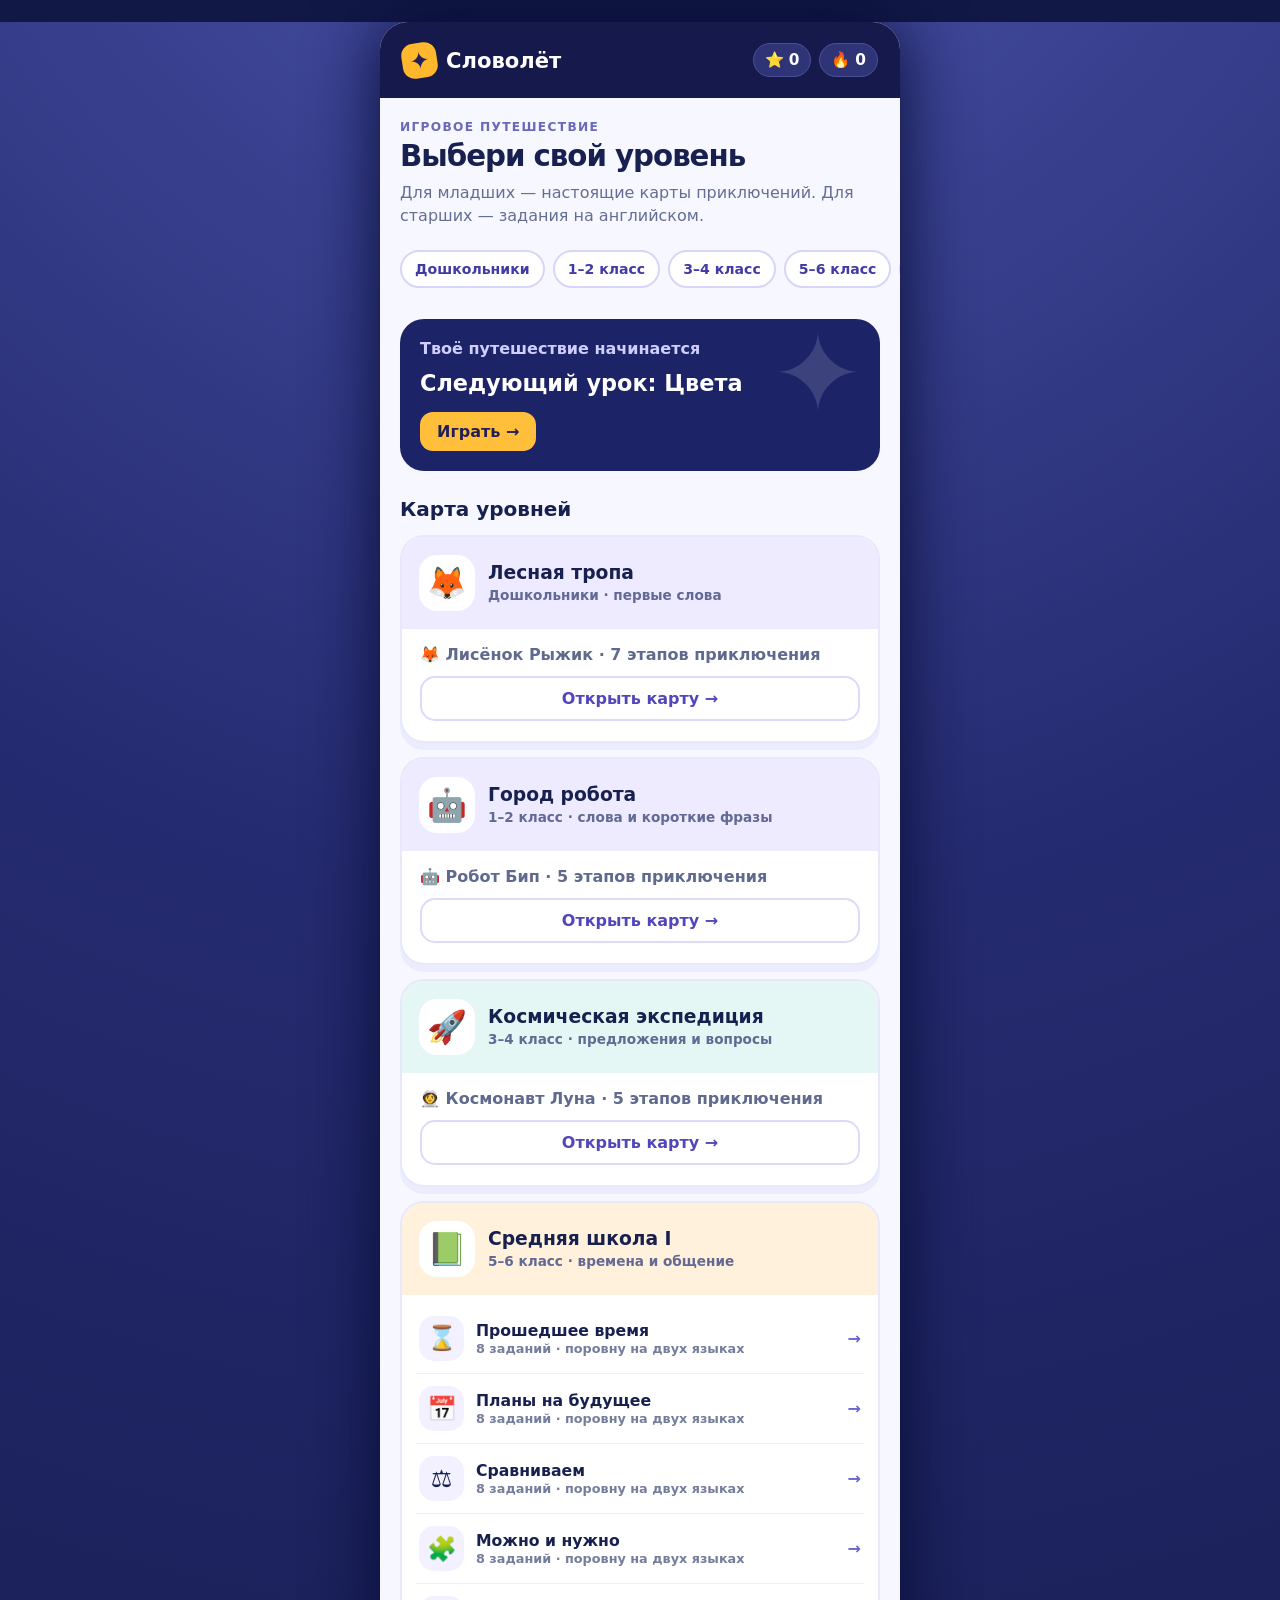
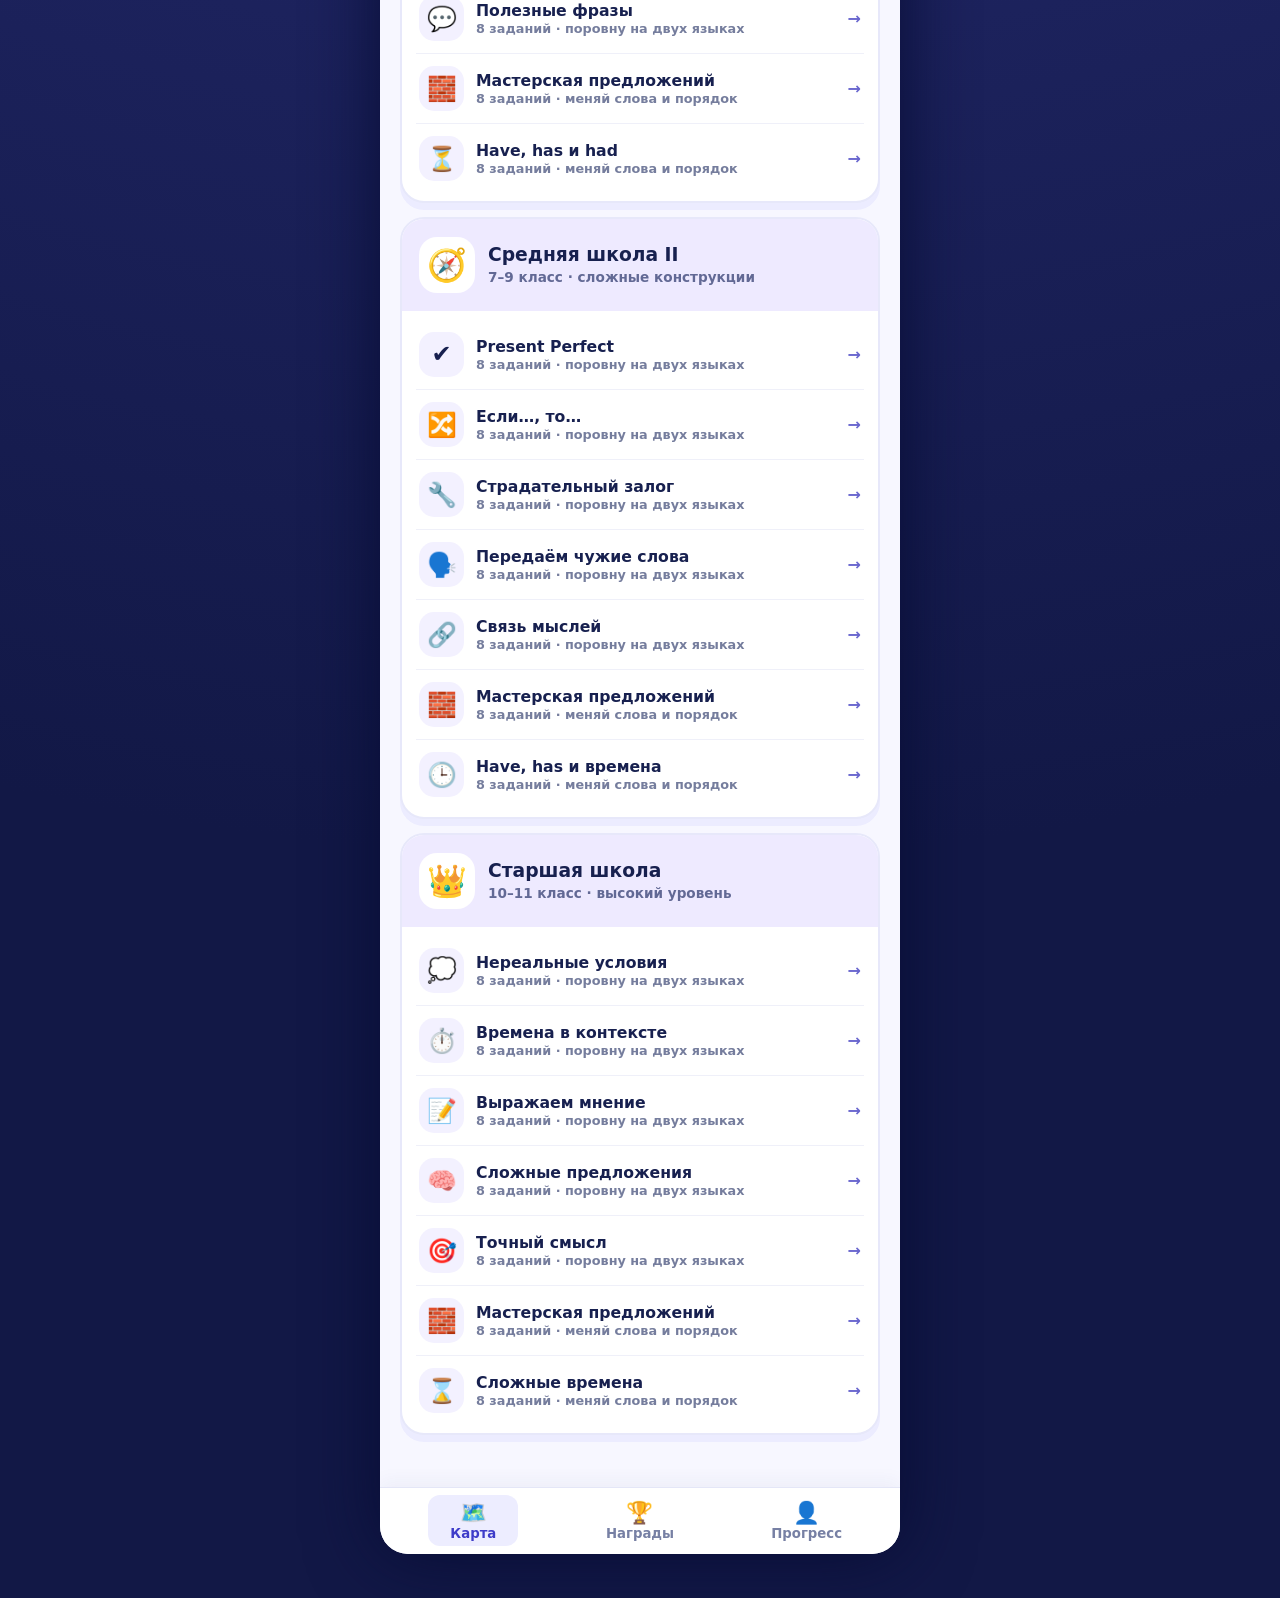
==== Slovolet-offline.html @ e14da6a4 "Add files via upload" ====
<!doctype html>
<html lang="ru">
<head>
  <meta charset="utf-8">
  <meta name="viewport" content="width=device-width, initial-scale=1, viewport-fit=cover">
  <meta name="theme-color" content="#15194c">
  <meta name="description" content="Словолёт: приключения и задания по английскому от первых слов до 11 класса.">
  <title>Словолёт — играем в английский</title>
  <style>
:root{font-family:Nunito,system-ui,-apple-system,"Segoe UI",sans-serif;color:#17204f;background:#121846;font-size:16px}*{box-sizing:border-box}body{margin:0;min-height:100vh;background:radial-gradient(circle at 50% -12%,#4d56ae 0,#252b70 35%,#121846 78%)}button{font:inherit;cursor:pointer}button:focus-visible{outline:3px solid #ffb737;outline-offset:3px}.app{max-width:520px;min-height:100svh;margin:auto;background:#f7f7ff;position:relative;box-shadow:0 0 70px #070c34;display:flex;flex-direction:column}.topbar{height:76px;flex-shrink:0;background:#15194c;color:white;display:flex;align-items:center;justify-content:space-between;padding:0 22px}.brand{display:flex;gap:9px;align-items:center;background:none;border:0;color:white;font-weight:900;font-size:1.32rem;padding:5px 0}.brand-icon{display:grid;place-items:center;width:35px;height:35px;background:#ffb72c;color:#202057;border-radius:12px;transform:rotate(-9deg);font-size:24px}.top-stats{display:flex;gap:8px}.stat{background:#2e3475;border:1px solid #4b5096;border-radius:40px;padding:7px 11px;color:white;font-size:.96rem;white-space:nowrap}.stat b{font-weight:900}.bottom-nav{position:sticky;bottom:0;z-index:5;display:flex;justify-content:space-around;background:white;border-top:1px solid #e4e6f7;padding:7px 10px max(8px,env(safe-area-inset-bottom));box-shadow:0 -5px 18px #30386c0d}.nav-item{border:0;background:none;color:#7780a4;display:flex;flex-direction:column;align-items:center;gap:1px;min-width:90px;font-weight:900;font-size:.83rem;padding:5px 6px;border-radius:12px}.nav-item>span:first-child{font-size:1.35rem}.nav-item.active{background:#ededff;color:#3e3cc9}main{flex:1;padding:22px 20px 38px}.eyebrow{margin:0 0 6px;text-transform:uppercase;letter-spacing:.11em;font-size:.76rem;font-weight:900;color:#6869ba}.page-title{font-weight:900;letter-spacing:-.035em;font-size:1.83rem;line-height:1.13;margin:0 0 8px}.muted{color:#656d93;line-height:1.45;margin:0}.intro{margin-bottom:23px}.world{background:white;border:2px solid #e7e8fa;border-radius:24px;overflow:hidden;margin:14px 0;box-shadow:0 7px 0 #ececff}.world-head{padding:18px 17px;display:flex;gap:13px;align-items:center;background:#eeeaff}.world:nth-of-type(3) .world-head{background:#e5f7f4}.world:nth-of-type(4) .world-head{background:#fff1db}.world-symbol{font-size:2rem;background:white;width:56px;height:56px;border-radius:18px;display:grid;place-items:center;flex-shrink:0}.world-head h2{font-size:1.17rem;margin:0 0 3px;font-weight:900}.world-head p{font-size:.85rem;margin:0;color:#626995;font-weight:700}.world-badge{margin-left:auto;color:#5a5ba0;font-size:.8rem;font-weight:900;white-space:nowrap}.lesson-list{padding:8px 14px}.lesson-row{border:0;background:white;width:100%;text-align:left;display:flex;align-items:center;gap:12px;padding:11px 3px;min-height:70px;color:#17204f}.lesson-row+ .lesson-row{border-top:1px solid #eff0f9}.lesson-icon{width:45px;height:45px;border-radius:15px;background:#f3f1ff;display:grid;place-items:center;font-size:1.5rem;flex-shrink:0}.lesson-text{flex:1;min-width:0}.lesson-text strong{display:block;font-size:.98rem;font-weight:900}.lesson-text small{display:block;color:#757d9d;font-size:.8rem;font-weight:700;margin-top:1px}.lesson-score{font-weight:900;color:#6865ce;white-space:nowrap}.lesson-row.locked{opacity:.54;cursor:not-allowed}.primary{background:#6355e8;color:white;border:0;border-bottom:5px solid #4639bf;border-radius:17px;padding:14px 20px;font-weight:900;min-height:56px;box-shadow:0 6px 12px #5040bc25}.primary:active{transform:translateY(3px);border-bottom-width:2px}.primary:disabled{background:#a7a9c4;border-color:#888ba7;box-shadow:none;cursor:not-allowed}.wide{width:100%}.secondary{background:white;color:#5146bc;border:2px solid #dcd9fb;border-radius:15px;padding:11px 16px;font-weight:900}.start-card{background:#1d2367;color:white;border-radius:24px;padding:20px;margin-bottom:22px;position:relative;overflow:hidden}.start-card:after{content:'✦';position:absolute;right:16px;top:0;color:#ffffff24;font-size:110px;line-height:1}.start-card>*{position:relative;z-index:1}.start-card p{margin:0 0 12px;color:#cfceff;font-weight:800}.start-card h2{margin:0 0 15px;font-size:1.4rem;line-height:1.2}.start-card button{border:0;border-radius:13px;padding:10px 17px;background:#ffbf3b;color:#241e57;font-weight:900}.play-top{display:flex;align-items:center;gap:13px;margin-bottom:20px}.back{border:0;background:#ecebfb;border-radius:12px;width:43px;height:43px;color:#4644b2;font-weight:900;font-size:1.4rem}.progress-rail{flex:1;height:11px;background:#e3e5f5;border-radius:40px;overflow:hidden}.progress-fill{height:100%;background:#ffba35;border-radius:40px;transition:width .2s}.step{font-weight:900;color:#6e7298;white-space:nowrap}.question-card{background:white;border:2px solid #e7e8f7;border-radius:25px;padding:22px 17px;min-height:270px;box-shadow:0 7px 0 #ececf7;text-align:center;margin-bottom:21px}.question-card .big-emoji{font-size:4.1rem;line-height:1.25;margin:7px 0 8px}.question-card h1{font-size:1.5rem;font-weight:900;line-height:1.24;margin:7px 0 10px}.question-card .target{font-size:1.75rem;font-weight:900;color:#4b45bf;margin:7px 0}.question-card .instruction{font-weight:800;color:#70779b}.sound{margin:9px 0;border:2px solid #dcd9fb;background:#f2f0ff;border-radius:50%;width:50px;height:50px;font-size:1.4rem;color:#554bc6}.options{display:grid;gap:11px}.option{min-height:57px;width:100%;padding:11px 16px;text-align:left;background:#fff;border:2px solid #dfe1f0;border-bottom:4px solid #d9dced;border-radius:15px;color:#252a58;font-size:1.04rem;font-weight:900}.option:hover{border-color:#b7aeff}.option.correct{background:#e9faee;border-color:#4ac77e;color:#145b36}.option.wrong{background:#fff0f0;border-color:#ef7377;color:#99383a}.option:disabled{cursor:default}.feedback{margin:19px 0 0;border-radius:16px;padding:14px 16px;font-weight:800}.feedback.good{background:#e9faee;color:#185d39}.feedback.try{background:#fff2e5;color:#814d13}.play-actions{margin-top:18px}.finish{text-align:center;padding:23px 4px}.finish .trophy{font-size:5rem}.finish h1{font-size:1.9rem;margin:7px 0}.finish p{color:#656d93;font-weight:700}.finish .earned{color:#6548c9;font-size:1.35rem;font-weight:900;margin:18px 0 28px}.section-title{font-weight:900;font-size:1.25rem;margin:26px 0 12px}.reward-grid{display:grid;grid-template-columns:repeat(2,1fr);gap:11px}.reward{background:white;border:2px solid #e8e9f7;border-radius:20px;text-align:center;padding:19px 10px;min-height:143px}.reward .emoji{font-size:2.7rem}.reward strong{display:block;margin:4px 0;font-weight:900}.reward small{color:#70779b;font-weight:700}.reward.dim{filter:grayscale(1);opacity:.5}.info-card{background:#fff;border:2px solid #e8e9f7;border-radius:20px;padding:20px;margin:15px 0}.info-card h2{margin:0 0 8px;font-size:1.12rem}.info-card p{margin:0;color:#656d93;line-height:1.5}.big-number{font-size:2rem;font-weight:900;color:#5648d5;margin-top:7px}.meter{height:13px;background:#e9e9f6;border-radius:20px;overflow:hidden;margin:13px 0 5px}.meter span{height:100%;display:block;background:#ffba36;border-radius:20px}.notice{font-size:.86rem;color:#717895;line-height:1.45}.small-link{border:0;background:transparent;color:#5550bb;text-decoration:underline;font-weight:800;padding:8px 0}.level-note{background:#fff8e9;padding:12px;border-radius:12px;color:#72541a;font-size:.84rem;font-weight:800;margin:0}.setting{display:flex;align-items:center;justify-content:space-between;gap:10px}.setting label{font-weight:900}.setting button{min-width:70px}.empty-space{height:7px}@media(min-width:600px){.app{min-height:900px;margin:22px auto;border-radius:28px;overflow:hidden}.bottom-nav{position:sticky}body{padding-bottom:22px}}@media(prefers-reduced-motion:reduce){*,*:before,*:after{transition:none!important;animation:none!important}}
.grade-pills{display:flex;gap:8px;overflow-x:auto;margin:-5px -20px 21px;padding:5px 20px 10px;scrollbar-width:thin}.grade-pills button{flex:none;border:2px solid #d8d5f6;background:white;color:#403ba6;border-radius:30px;padding:9px 13px;font-weight:900;font-size:.88rem}.world{scroll-margin-top:12px}.lesson-tip{background:#ecebff;color:#373285;padding:12px 14px;border-radius:14px;font-weight:800;line-height:1.45;font-size:.9rem;margin:0 0 15px}.question-card:not(:has(.big-emoji)){min-height:205px;display:flex;align-items:center;justify-content:center;flex-direction:column}.question-card .target{font-size:clamp(1.18rem,5vw,1.75rem);overflow-wrap:anywhere}.option{line-height:1.35;overflow-wrap:anywhere}.world-head>div{min-width:0}.world-head p{line-height:1.35}
.feedback .why{display:block;margin-top:8px;font-size:.93rem;line-height:1.45;font-weight:700}
.walk-scene{border-radius:21px;padding:16px 13px 12px;margin:12px 0 15px;text-align:center;border:2px solid #d9e7e1;background:linear-gradient(145deg,#dcf8d8,#f4fff0);color:#275344}.walk-scene.city{background:linear-gradient(145deg,#d9f3ff,#edf5ff);border-color:#d1e6fb;color:#254f77}.walk-scene.space{background:linear-gradient(145deg,#25265c,#4850a8);border-color:#4d52a8;color:#fff}.scene-label{font-size:.94rem;font-weight:900;margin-bottom:11px}.walk-path{display:flex;align-items:center;gap:3px}.path-node{flex:1;min-width:0;aspect-ratio:1;max-width:45px;border-radius:50%;display:grid;place-items:center;background:#ffffffc7;border:2px solid #ffffff;color:#435878;font-size:clamp(.9rem,4.5vw,1.45rem);font-weight:900;line-height:1}.path-node.passed{background:#ffdd83;color:#574016}.path-node.here{background:#fff;box-shadow:0 0 0 3px #ffb735;color:#27315b;transform:scale(1.1);z-index:1}.walk-scene p{margin:11px 0 0;font-weight:900;font-size:.85rem}.walk-scene.space .path-node:not(.here){background:#ffffff34;color:white}.walk-scene.space .path-node.passed{background:#ffc755;color:#38295a}
.board-entry{padding:16px 18px 20px}.board-entry p{margin:0 0 12px;color:#60698e;font-weight:800}.board-heading{display:flex;justify-content:space-between;align-items:center;gap:10px;margin-bottom:13px;color:#535b82;font-weight:900;font-size:.9rem}.board-heading .secondary{padding:8px 12px;font-size:.9rem}.board-action{display:flex;align-items:center;justify-content:space-between;gap:12px;background:#fff;border:2px solid #e5e7f6;border-radius:18px;padding:11px 12px;margin:15px 0}.board-action strong{font-weight:900;line-height:1.25}.board-action .primary{min-height:44px;padding:8px 14px;white-space:nowrap}.adventure-map{width:100%;aspect-ratio:9/16;position:relative;background-size:cover;background-position:center;border:4px solid #fff;border-radius:22px;box-shadow:0 9px 28px #171d5c35;overflow:hidden;isolation:isolate}.adventure-map.space{border-color:#7176d0}.board-cell{position:absolute;transform:translate(-50%,-50%);width:clamp(23px,6.5vw,32px);height:clamp(23px,6.5vw,32px);border-radius:50%;border:2px solid white;background:#fffdf3;color:#504d62;display:grid;place-items:center;font-size:clamp(.7rem,2.9vw,.86rem);font-weight:900;box-shadow:0 2px 4px #17234988;z-index:1}.board-cell.is-passed{background:#ffe66b;color:#38334f}.board-cell.checkpoint{border-color:#e96775}.board-cell.is-current{background:#ffbc40;border-color:white;box-shadow:0 0 0 3px #f24b6f,0 2px 6px #24304b80}.board-hero{position:absolute;transform:translate(-50%,-86%);font-size:clamp(2.1rem,11vw,3.4rem);line-height:1;z-index:3;filter:drop-shadow(0 3px 2px #1a234f);transition:left .48s ease,top .48s ease;pointer-events:none}.playing-map{padding-bottom:72svh!important}.hidden-while-playing{display:none!important}.question-shade,.intro-shade{position:fixed;inset:0;z-index:11;background:#15163e70}.challenge-sheet{position:fixed;z-index:12;left:50%;transform:translateX(-50%);bottom:0;width:min(520px,100%);max-height:65svh;overflow-y:auto;background:#f9f9ff;border-radius:24px 24px 0 0;padding:15px 17px max(20px,env(safe-area-inset-bottom));box-shadow:0 -8px 30px #11173655}.challenge-sheet .eyebrow{margin-bottom:4px}.walk-hint{font-size:.85rem;color:#6e7298;font-weight:800;margin:0 0 8px;line-height:1.25}.challenge-sheet .question-card{min-height:0;margin:0 0 10px;padding:6px 9px 8px;box-shadow:none;border:0}.challenge-sheet .question-card .big-emoji{font-size:2.3rem;margin:0}.challenge-sheet .question-card .instruction{font-size:.85rem;margin:3px}.challenge-sheet .question-card .target{font-size:clamp(1.15rem,4.5vw,1.5rem);margin:4px 0}.challenge-sheet .sound{width:40px;height:40px;margin:3px 0;font-size:1.1rem}.challenge-sheet .options{gap:7px}.challenge-sheet .option{min-height:44px;padding:7px 12px;font-size:.9rem;border-bottom-width:3px}.challenge-sheet .feedback{margin:10px 0;padding:9px 12px;font-size:.87rem}.challenge-sheet .feedback .why{font-size:.82rem}.challenge-sheet .primary{margin-top:10px;min-height:46px;padding:9px 15px}.intro-shade{z-index:24;background:#101b4bad}.intro-popup{position:fixed;z-index:25;left:50%;top:50%;transform:translate(-50%,-50%);width:min(440px,calc(100% - 32px));background:#fff;border-radius:28px;padding:27px 23px;text-align:center;box-shadow:0 18px 50px #10184477}.intro-face{font-size:5rem;line-height:1.1}.intro-popup h2{font-size:1.55rem;margin:9px 0;font-weight:900}.intro-popup p{color:#535b82;font-weight:800;line-height:1.5;margin:0 0 22px}@media(prefers-reduced-motion:reduce){.board-hero{transition:none}}
.adventure-map.forest{background-color:#a9dc82}.adventure-map.city{background-color:#a9dcf7}.adventure-map.space{background-color:#252663}.map-picture{position:absolute;inset:0;display:block;z-index:0}.map-picture img{display:block;width:100%;height:100%;object-fit:cover}
.workshop-card{min-height:185px!important;display:flex;flex-direction:column;justify-content:center}.workshop-card .translation{font-weight:800;color:#5a6088;line-height:1.45;margin:5px 0 12px}.workshop-card .target{line-height:1.32;overflow-wrap:normal}.option.picked{background:#eeebff;border-color:#6658dc;box-shadow:0 0 0 2px #6658dc30}.word-bank,.selected-words{display:flex;flex-wrap:wrap;gap:9px;min-height:48px;align-items:center}.word-bank{padding:14px;border:2px solid #e2e2f4;border-radius:18px;background:white}.selected-words{padding:12px;margin-top:8px;background:#eeedff;border-radius:16px}.word-chip{border:2px solid #c9c5f1;background:white;border-radius:12px;padding:9px 12px;min-height:43px;color:#333177;font-size:1rem;font-weight:900;box-shadow:0 2px 0 #c9c5f1}.word-chip.chosen{background:#6555df;color:white;border-color:#6555df;box-shadow:0 2px 0 #4836bb}.word-chip:disabled{opacity:.38;cursor:default}.word-chip.chosen:disabled{opacity:1}.selected-words .muted{font-size:.9rem}
.change-task{display:block;margin:-4px 0 14px auto;padding:7px 10px;min-height:36px;border:0;background:transparent;color:#4b44b6;font-weight:900;text-decoration:underline;text-underline-offset:3px;font-size:.92rem}.challenge-sheet .change-task{margin:-6px 0 5px auto;font-size:.84rem}

</style>
</head>
<body>
  <div class="app">
    <header class="topbar">
      <button id="homeButton" class="brand" type="button" aria-label="На главную"><span class="brand-icon">✦</span><span>Словолёт</span></button>
      <div class="top-stats"><span title="Звёзды" class="stat">⭐ <b id="starCount">0</b></span><span title="Серия дней" class="stat">🔥 <b id="streakCount">0</b></span></div>
    </header>
    <main id="appMain" aria-live="polite"></main>
    <nav class="bottom-nav" aria-label="Разделы игры">
      <button type="button" data-view="map" class="nav-item active"><span>🗺️</span><span>Карта</span></button>
      <button type="button" data-view="rewards" class="nav-item"><span>🏆</span><span>Награды</span></button>
      <button type="button" data-view="profile" class="nav-item"><span>👤</span><span>Прогресс</span></button>
    </nav>
  </div>
  <script>
const offlineMaps={"forest":"[data-uri]","city":"[data-uri]","space":"[data-uri]"};
const worlds = [
  {name:'Лесная тропа', ages:'Дошкольники · первые слова', icon:'🦊', character:'🦊', heroName:'Лисёнок Рыжик', intro:'Привет! Я Рыжик. Помоги мне пройти лес и найти домик. За верное слово мы идём вперёд, а после ошибки пробуем ещё раз.', destination:'🏡', setting:'forest', image:'forest-map.png', steps:4, lessons:[
    {id:'colors',name:'Цвета',icon:'🎨',tip:'Посмотри на цвет кружка и послушай английское слово.',items:[['red','красный','🔴'],['blue','синий','🔵'],['green','зелёный','🟢'],['yellow','жёлтый','🟡'],['orange','оранжевый','🟠'],['purple','фиолетовый','🟣'],['black','чёрный','⚫'],['white','белый','⚪']]},
    {id:'animals',name:'Животные',icon:'🐾',tip:'Подсказка: рисунок помогает вспомнить английское название животного.',items:[['cat','кошка','🐱'],['dog','собака','🐶'],['bird','птица','🐦'],['fish','рыба','🐟'],['fox','лиса','🦊'],['bear','медведь','🐻'],['rabbit','кролик','🐰'],['frog','лягушка','🐸']]},
    {id:'clothes',name:'Одежда',icon:'👕',tip:'Назови предмет одежды и послушай, как он звучит по-английски.',items:[['hat','шапка','🧢'],['shirt','рубашка','👕'],['dress','платье','👗'],['shoes','обувь','👟'],['socks','носки','🧦'],['coat','пальто','🧥'],['scarf','шарф','🧣'],['gloves','перчатки','🧤']]},
    {id:'little-actions',name:'Действия',icon:'🤸',tip:'Действие отвечает на вопрос «что делать?».',items:[['run','бежать','🏃'],['jump','прыгать','🤸'],['sleep','спать','😴'],['eat','есть','🍽️'],['read','читать','📖'],['sing','петь','🎤'],['swim','плавать','🏊'],['dance','танцевать','💃']]},
    {id:'numbers',name:'Числа',icon:'🔢',tip:'Посчитай от one до four: один, два, три, четыре.',items:[['one','один','1️⃣'],['two','два','2️⃣'],['three','три','3️⃣'],['four','четыре','4️⃣']]},
    {id:'family',name:'Семья',icon:'🏠',tip:'Mother и father — родители; sister и brother — сестра и брат.',items:[['mother','мама','👩'],['father','папа','👨'],['sister','сестра','👧'],['brother','брат','👦']]},
    {id:'school',name:'Школа',icon:'✏️',tip:'Посмотри на картинку школьного предмета и послушай его название.',items:[['book','книга','📚'],['pen','ручка','🖊️'],['bag','сумка','🎒'],['desk','парта','🪑']]}
  ]},
  {name:'Город робота', ages:'1–2 класс · слова и короткие фразы', icon:'🤖', character:'🤖', heroName:'Робот Бип', intro:'Привет! Я Бип. Мы исследуем город и доберёмся до замка. Ты подскажешь мне английские слова и фразы?', destination:'🏰', setting:'city', image:'city-map.png', steps:6, lessons:[
    {id:'grade12-food',name:'Перекус',icon:'🍎',tip:'Слушай слово, затем найди его перевод.',items:[['apple','яблоко','🍎'],['bread','хлеб','🍞'],['cheese','сыр','🧀'],['carrot','морковь','🥕'],['milk','молоко','🥛'],['banana','банан','🍌']]},
    {id:'grade12-places',name:'В городе',icon:'🏙️',tip:'Where is…? означает «Где…?».',items:[['a park','парк','🌳'],['a shop','магазин','🏬'],['a school','школа','🏫'],['a library','библиотека','📚'],['a hospital','больница','🏥'],['a museum','музей','🏛️']]},
    {id:'grade12-actions',name:'Что я умею',icon:'⚡',tip:'I can означает «я умею».',items:[['I can read.','Я умею читать.','📖'],['I can swim.','Я умею плавать.','🏊'],['I can sing.','Я умею петь.','🎤'],['I can draw.','Я умею рисовать.','🎨'],['I can skate.','Я умею кататься на коньках.','⛸️'],['I can cook.','Я умею готовить.','🍳']]},
    {id:'grade12-weather',name:'Погода',icon:'☀️',tip:'It is — «сейчас…»; дальше можно назвать погоду.',items:[['It is sunny.','Солнечно.','☀️'],['It is rainy.','Дождливо.','🌧️'],['It is windy.','Ветрено.','🌬️'],['It is snowy.','Снежно.','❄️'],['It is cloudy.','Облачно.','☁️'],['It is hot.','Жарко.','🥵']]},
    {id:'grade12-feelings',name:'Как дела?',icon:'🙂',tip:'I am означает «я…»; после него можно сказать, как себя чувствуешь.',items:[['I am happy.','Я рад.','😄'],['I am tired.','Я устал.','😴'],['I am hungry.','Я голоден.','😋'],['I am cold.','Мне холодно.','🥶'],['I am sad.','Мне грустно.','😢'],['I am excited.','Я взволнован.','🤩']]}
  ]},
  {name:'Космическая экспедиция', ages:'3–4 класс · предложения и вопросы', icon:'🚀', character:'👩‍🚀', heroName:'Космонавт Луна', intro:'Привет! Я Луна. Впереди космическая экспедиция к новой планете. Помоги мне понять английские предложения!', destination:'🪐', setting:'space', image:'space-map.png', steps:8, lessons:[
    {id:'grade34-routine',name:'Мой день',icon:'🕒',tip:'В Present Simple с he и she к глаголу обычно добавляем -s.',items:[['She gets up at seven.','Она встаёт в семь.'],['He goes to school by bus.','Он едет в школу на автобусе.'],['We have lunch at one.','Мы обедаем в час.'],['They play after school.','Они играют после школы.'],['I brush my teeth in the morning.','Я чищу зубы утром.'],['She does her homework in the evening.','Она делает домашнее задание вечером.'],['He walks his dog every day.','Он гуляет с собакой каждый день.'],['We go to bed at nine.','Мы ложимся спать в девять.']]},
    {id:'grade34-questions',name:'Вопросы о себе',icon:'❔',tip:'В вопросах с you часто используем do: Do you like…?',items:[['Do you like music?','Тебе нравится музыка?'],['Where do you live?','Где ты живёшь?'],['What time is it?','Который час?'],['Can you ride a bike?','Ты умеешь кататься на велосипеде?'],['What is your favourite game?','Какая твоя любимая игра?'],['How old is your brother?','Сколько лет твоему брату?'],['Does she speak English?','Она говорит по-английски?'],['When do you get up?','Когда ты встаёшь?']]},
    {id:'grade34-present',name:'Сейчас или обычно?',icon:'⏳',tip:'I read — обычно. I am reading — прямо сейчас.',items:[['I read every day.','Я читаю каждый день.'],['I am reading now.','Я читаю сейчас.'],['She plays on Sundays.','Она играет по воскресеньям.'],['She is playing now.','Она играет сейчас.'],['They walk to school on Mondays.','Они ходят в школу пешком по понедельникам.'],['They are walking to school now.','Они идут в школу пешком сейчас.'],['He draws pictures every week.','Он рисует картины каждую неделю.'],['He is drawing a picture.','Он рисует картину сейчас.']]},
    {id:'grade34-possessive',name:'Чьи это вещи?',icon:'🎒',tip:'My — мой, his — его, her — её, our — наш.',items:[['This is my pencil.','Это мой карандаш.'],['That is his jacket.','Это его куртка.'],['Her bag is blue.','Её сумка синяя.'],['Our classroom is big.','Наш класс большой.'],['Your book is on the table.','Твоя книга на столе.'],['Their house is near the park.','Их дом рядом с парком.'],['These are my shoes.','Это мои туфли.'],['His bike is new.','Его велосипед новый.']]},
    {id:'grade34-past',name:'Что было вчера?',icon:'🕰️',tip:'Yesterday означает «вчера». В прошедшем времени play становится played, go — went.',items:[['I played yesterday.','Я играл вчера.'],['We went to the park.','Мы ходили в парк.'],['She watched a film.','Она посмотрела фильм.'],['He had a good day.','У него был хороший день.'],['They visited their grandparents.','Они навестили бабушку и дедушку.'],['I saw a rainbow.','Я увидел радугу.'],['She made a cake.','Она испекла торт.'],['He read a story last night.','Он прочитал рассказ вчера вечером.']]}
  ]},
  {name:'Средняя школа I', ages:'5–6 класс · времена и общение', icon:'📗', lessons:[
    {id:'grade56-past',name:'Прошедшее время',icon:'⌛',tip:'В Past Simple правильный глагол получает -ed, а неправильные формы нужно запомнить.',items:[['I visited my grandma.','Я навестил бабушку.'],['She bought a ticket.','Она купила билет.'],['They saw a rainbow.','Они увидели радугу.'],['We did our homework.','Мы сделали домашнее задание.']]},
    {id:'grade56-future',name:'Планы на будущее',icon:'📅',tip:'Be going to выражает план, а will часто помогает сказать о решении или предположении.',items:[['I am going to study tonight.','Я собираюсь заниматься сегодня вечером.'],['She will call you later.','Она позвонит тебе позже.'],['We are going to travel in July.','Мы собираемся путешествовать в июле.'],['It will probably rain.','Вероятно, будет дождь.']]},
    {id:'grade56-comparison',name:'Сравниваем',icon:'⚖️',tip:'Сравнительная степень: tall → taller, good → better.',items:[['This book is more interesting.','Эта книга интереснее.'],['My room is smaller.','Моя комната меньше.'],['Today is warmer than yesterday.','Сегодня теплее, чем вчера.'],['This answer is better.','Этот ответ лучше.']]},
    {id:'grade56-modals',name:'Можно и нужно',icon:'🧩',tip:'Can — могу, must — должен, should — стоит, may — можно.',items:[['You should drink water.','Тебе стоит пить воду.'],['We must be careful.','Мы должны быть осторожны.'],['Can I ask a question?','Можно задать вопрос?'],['She may come later.','Возможно, она придёт позже.']]},
    {id:'grade56-dialogue',name:'Полезные фразы',icon:'💬',tip:'Выбирай перевод всей фразы, а не отдельного слова.',items:[['Could you help me, please?','Не могли бы вы мне помочь?'],['How much does it cost?','Сколько это стоит?'],['I would like a cup of tea.','Я бы хотел чашку чая.'],['Where is the nearest station?','Где ближайшая станция?']]},
    {id:'grade56-workshop',name:'Мастерская предложений',icon:'🧱',tip:'Подставь слово в предложение или собери слова в нужном порядке.',tasks:[
      {kind:'edit',sentence:'My sister ___ English every day.',translation:'Моя сестра учит английский каждый день.',answer:'studies',choices:['study','studies','studying','studied'],explanation:'С she в Present Simple нужен глагол с -s; study меняет -y на -ies.'},
      {kind:'edit',sentence:'We met ___ the bus stop.',translation:'Мы встретились на автобусной остановке.',answer:'at',choices:['in','on','at','to'],explanation:'At указывает на конкретное место встречи.'},
      {kind:'edit',sentence:'They ___ to the museum yesterday.',translation:'Они ходили в музей вчера.',answer:'went',choices:['go','goes','going','went'],explanation:'Yesterday указывает на прошлое; прошедшая форма go — went.'},
      {kind:'edit',sentence:'There ___ three apples on the table.',translation:'На столе три яблока.',answer:'are',choices:['is','are','am','be'],explanation:'Three apples — множественное число, поэтому there are.'},
      {kind:'edit',sentence:'I am going ___ visit my aunt.',translation:'Я собираюсь навестить тётю.',answer:'to',choices:['for','at','to','with'],explanation:'Для плана используем be going to + глагол.'},
      {kind:'edit',sentence:'He ___ like cold weather.',translation:'Он не любит холодную погоду.',answer:'doesn’t',choices:['don’t','doesn’t','isn’t','didn’t'],explanation:'He в Present Simple требует doesn’t; после него like без -s.'},
      {kind:'order',translation:'Она вчера купила новую книгу.',words:['She','bought','a','new','book','yesterday.'],explanation:'В Past Simple: подлежащее + bought + дополнение; yesterday ставим в конце.'},
      {kind:'order',translation:'Мы собираемся играть после школы.',words:['We','are','going','to','play','after','school.'],explanation:'План строится как are going to + play.'}
    ]},
    {id:'grade56-have',name:'Have, has и had',icon:'⏳',tip:'I/you/we/they → have; he/she/it → has. Had — прошедшее время для всех лиц.',tasks:[
      {kind:'edit',sentence:'I ___ a new bicycle.',translation:'У меня есть новый велосипед.',answer:'have',choices:['has','have','had','having'],explanation:'С I в настоящем времени ставим have.'},
      {kind:'edit',sentence:'She ___ two brothers.',translation:'У неё два брата.',answer:'has',choices:['have','has','had','having'],explanation:'С she в настоящем времени ставим has.'},
      {kind:'edit',sentence:'They ___ a music lesson on Fridays.',translation:'У них урок музыки по пятницам.',answer:'have',choices:['had','has','have','having'],explanation:'С they в настоящем времени ставим have.'},
      {kind:'edit',sentence:'My dog ___ a long tail.',translation:'У моей собаки длинный хвост.',answer:'has',choices:['have','has','had','having'],explanation:'My dog = it, поэтому has.'},
      {kind:'edit',sentence:'We ___ a great time yesterday.',translation:'Мы отлично провели время вчера.',answer:'had',choices:['have','has','had','having'],explanation:'Yesterday указывает на прошлое: have/has превращается в had.'},
      {kind:'edit',sentence:'___ he got a pencil?',translation:'У него есть карандаш?',answer:'Has',choices:['Have','Has','Had','Having'],explanation:'В вопросе с he: Has he got ... ?'},
      {kind:'edit',sentence:'I ___ finished my homework.',translation:'Я уже закончил домашнее задание.',answer:'have',choices:['has','have','had','having'],explanation:'В Present Perfect с I: have + третья форма finished.'},
      {kind:'edit',sentence:'She ___ already eaten lunch.',translation:'Она уже пообедала.',answer:'has',choices:['have','has','had','having'],explanation:'В Present Perfect с she: has + третья форма eaten.'},
      {kind:'edit',sentence:'He ___ a cold last week.',translation:'На прошлой неделе он простудился.',answer:'had',choices:['has','have','had','having'],explanation:'Last week — прошлое, значит had.'},
      {kind:'edit',sentence:'You ___ got a beautiful drawing.',translation:'У тебя красивый рисунок.',answer:'have',choices:['has','had','have','having'],explanation:'С you всегда используем have.'}
    ]}
  ]},
  {name:'Средняя школа II', ages:'7–9 класс · сложные конструкции', icon:'🧭', lessons:[
    {id:'grade79-perfect',name:'Present Perfect',icon:'✔️',tip:'Have/has + третья форма: важен результат к настоящему моменту.',items:[['I have already finished.','Я уже закончил.'],['She has never been there.','Она никогда там не была.'],['We have just arrived.','Мы только что приехали.'],['They have lost the keys.','Они потеряли ключи.']]},
    {id:'grade79-conditional',name:'Если…, то…',icon:'🔀',tip:'В реальном условии: If + Present Simple, затем will.',items:[['If it rains, we will stay home.','Если пойдёт дождь, мы останемся дома.'],['If I finish early, I will call you.','Если я закончу рано, я тебе позвоню.'],['If she studies, she will pass.','Если она будет заниматься, она сдаст экзамен.'],['If you hurry, you will catch the bus.','Если ты поторопишься, успеешь на автобус.']]},
    {id:'grade79-passive',name:'Страдательный залог',icon:'🔧',tip:'Be + третья форма: действие направлено на предмет.',items:[['The bridge was built in 1990.','Мост был построен в 1990 году.'],['English is spoken here.','Здесь говорят по-английски.'],['The letter was sent yesterday.','Письмо было отправлено вчера.'],['These books are made for children.','Эти книги созданы для детей.']]},
    {id:'grade79-reported',name:'Передаём чужие слова',icon:'🗣️',tip:'В косвенной речи после said время часто сдвигается назад.',items:[['He said he was tired.','Он сказал, что устал.'],['She told me she liked it.','Она сказала мне, что ей это нравилось.'],['They said they would come.','Они сказали, что придут.'],['I asked where she lived.','Я спросил, где она жила.']]},
    {id:'grade79-clauses',name:'Связь мыслей',icon:'🔗',tip:'Although — хотя; because — потому что; while — в то время как.',items:[['Although it was late, we continued.','Хотя было поздно, мы продолжили.'],['I stayed home because I was ill.','Я остался дома, потому что заболел.'],['She listened while he spoke.','Она слушала, пока он говорил.'],['We left before the film ended.','Мы ушли до того, как фильм закончился.']]},
    {id:'grade79-workshop',name:'Мастерская предложений',icon:'🧱',tip:'Восстанови фразу: важны время, предлог и порядок слов.',tasks:[
      {kind:'edit',sentence:'She has lived here ___ 2020.',translation:'Она живёт здесь с 2020 года.',answer:'since',choices:['for','since','during','from'],explanation:'Since ставим перед точкой отсчёта — годом 2020; for — перед длительностью.'},
      {kind:'edit',sentence:'If it rains, we ___ at home.',translation:'Если пойдёт дождь, мы останемся дома.',answer:'will stay',choices:['stayed','will stay','staying','would stay'],explanation:'В реальном условии после if — Present Simple, в главной части — will.'},
      {kind:'edit',sentence:'The letter was ___ yesterday.',translation:'Письмо было отправлено вчера.',answer:'sent',choices:['send','sending','sent','sends'],explanation:'Пассивный залог в прошлом: was + третья форма глагола.'},
      {kind:'edit',sentence:'He said that he ___ tired.',translation:'Он сказал, что устал.',answer:'was',choices:['is','were','was','be'],explanation:'После said в косвенной речи is обычно меняется на was.'},
      {kind:'edit',sentence:'I’m interested ___ science.',translation:'Меня интересует наука.',answer:'in',choices:['at','on','in','for'],explanation:'Устойчивое сочетание: interested in.'},
      {kind:'edit',sentence:'This is the film ___ we watched last night.',translation:'Это фильм, который мы смотрели вчера вечером.',answer:'that',choices:['who','whose','where','that'],explanation:'That связывает часть предложения с предметом — film.'},
      {kind:'order',translation:'Если ты поторопишься, то успеешь на автобус.',words:['If','you','hurry,','you','will','catch','the','bus.'],explanation:'После if глагол hurry в настоящем, затем will catch.'},
      {kind:'order',translation:'Эта книга была написана в 2010 году.',words:['This','book','was','written','in','2010.'],explanation:'В пассивном залоге прошедшего времени: was written.'}
    ]},
    {id:'grade79-tenses',name:'Have, has и времена',icon:'🕒',tip:'Present Perfect: have/has + третья форма. Past Perfect: had + третья форма.',tasks:[
      {kind:'edit',sentence:'He ___ just arrived.',translation:'Он только что приехал.',answer:'has',choices:['have','has','had','is'],explanation:'He в Present Perfect сочетается с has.'},
      {kind:'edit',sentence:'We ___ already seen this film.',translation:'Мы уже видели этот фильм.',answer:'have',choices:['has','have','had','are'],explanation:'We в Present Perfect сочетается с have.'},
      {kind:'edit',sentence:'She has ___ her keys.',translation:'Она потеряла ключи.',answer:'lost',choices:['lose','losing','lost','loses'],explanation:'После has нужна третья форма: lose → lost.'},
      {kind:'edit',sentence:'I have lived here ___ three years.',translation:'Я живу здесь три года.',answer:'for',choices:['since','for','during','from'],explanation:'For ставим перед длительностью — three years.'},
      {kind:'edit',sentence:'They have known him ___ 2021.',translation:'Они знают его с 2021 года.',answer:'since',choices:['for','since','during','by'],explanation:'Since ставим перед точкой отсчёта — годом.'},
      {kind:'edit',sentence:'By the time we got there, the train ___ left.',translation:'Когда мы добрались, поезд уже ушёл.',answer:'had',choices:['has','have','had','was'],explanation:'Поезд ушёл раньше другого события в прошлом: had left.'},
      {kind:'edit',sentence:'___ you ever visited London?',translation:'Ты когда-нибудь бывал в Лондоне?',answer:'Have',choices:['Has','Have','Had','Did'],explanation:'Вопрос к you в Present Perfect начинается с Have.'},
      {kind:'edit',sentence:'She ___ not finished yet.',translation:'Она ещё не закончила.',answer:'has',choices:['have','has','had','does'],explanation:'Yet в этом контексте подходит к Present Perfect: has not finished.'},
      {kind:'edit',sentence:'When I called, they ___ already gone.',translation:'Когда я позвонил, они уже ушли.',answer:'had',choices:['have','has','had','were'],explanation:'Они ушли раньше звонка: had gone.'},
      {kind:'edit',sentence:'I ___ never eaten sushi.',translation:'Я никогда не ел суши.',answer:'have',choices:['has','have','had','am'],explanation:'Опыт к настоящему моменту: I have never eaten.'}
    ]}
  ]},
  {name:'Старшая школа', ages:'10–11 класс · высокий уровень', icon:'👑', lessons:[
    {id:'grade1011-conditionals',name:'Нереальные условия',icon:'💭',tip:'If I were… I would… помогает представить нереальную ситуацию.',items:[['If I were you, I would wait.','На твоём месте я бы подождал.'],['If she had time, she would join us.','Если бы у неё было время, она бы присоединилась.'],['If we had left earlier, we would have arrived on time.','Если бы мы вышли раньше, мы бы прибыли вовремя.'],['If he knew the answer, he would tell us.','Если бы он знал ответ, он бы нам сказал.']]},
    {id:'grade1011-perfect',name:'Времена в контексте',icon:'⏱️',tip:'Past Perfect обозначает действие, которое произошло раньше другого события в прошлом.',items:[['By the time I arrived, they had left.','К тому времени, как я пришёл, они уже ушли.'],['She had been waiting for an hour.','Она ждала уже целый час.'],['He has been studying all morning.','Он занимается всё утро.'],['They will have finished by Friday.','Они закончат к пятнице.']]},
    {id:'grade1011-argument',name:'Выражаем мнение',icon:'📝',tip:'Слова-связки помогают строить аргумент: however, therefore, despite.',items:[['However, the results were different.','Однако результаты оказались другими.'],['Therefore, we changed our plan.','Поэтому мы изменили план.'],['Despite the rain, the event took place.','Несмотря на дождь, мероприятие состоялось.'],['Moreover, the solution is affordable.','Более того, это решение доступно по цене.']]},
    {id:'grade1011-relative',name:'Сложные предложения',icon:'🧠',tip:'Which, who и whose добавляют информацию о предмете или человеке.',items:[['The girl who won is my friend.','Девочка, которая победила, — моя подруга.'],['The book, which I borrowed, was useful.','Книга, которую я одолжил, оказалась полезной.'],['The man whose car broke down called us.','Мужчина, чья машина сломалась, позвонил нам.'],['This is the place where we met.','Это место, где мы встретились.']]},
    {id:'grade1011-nuance',name:'Точный смысл',icon:'🎯',tip:'Внимательно смотри на смысл модальных конструкций, а не на отдельные слова.',items:[['She might have missed the train.','Возможно, она опоздала на поезд.'],['You need not have bought it.','Тебе не нужно было это покупать.'],['He must have forgotten the meeting.','Должно быть, он забыл о встрече.'],['They should have told us earlier.','Им следовало сказать нам раньше.']]},
    {id:'grade1011-workshop',name:'Мастерская предложений',icon:'🧱',tip:'Измени форму слова и собери сложную мысль без потери смысла.',tasks:[
      {kind:'edit',sentence:'If I had known, I ___ you.',translation:'Если бы я знал, я бы тебе помог.',answer:'would have helped',choices:['will help','would help','would have helped','had helped'],explanation:'Нереальное условие в прошлом: if + had known, затем would have + третья форма.'},
      {kind:'edit',sentence:'Despite ___ tired, she kept working.',translation:'Несмотря на усталость, она продолжала работать.',answer:'being',choices:['be','being','was','been'],explanation:'После despite нужен существительное или форма глагола с -ing.'},
      {kind:'edit',sentence:'The student ___ essay won the prize is here.',translation:'Ученик, чьё сочинение получило приз, здесь.',answer:'whose',choices:['who','which','whose','where'],explanation:'Whose показывает принадлежность: чьё сочинение.'},
      {kind:'edit',sentence:'By next June, she ___ the course.',translation:'К следующему июню она уже закончит курс.',answer:'will have completed',choices:['has completed','had completed','will complete','will have completed'],explanation:'By next June задаёт срок в будущем; Future Perfect показывает результат к этому сроку.'},
      {kind:'edit',sentence:'You ___ told me earlier; now it is too late.',translation:'Тебе следовало сказать мне раньше; теперь слишком поздно.',answer:'should have',choices:['must have','should have','may have','will have'],explanation:'Should have + третья форма выражает сожаление о прошлом.'},
      {kind:'edit',sentence:'Hardly had we arrived ___ it started raining.',translation:'Едва мы приехали, как начался дождь.',answer:'when',choices:['than','when','while','until'],explanation:'Устойчивая конструкция: hardly ... when; no sooner ... than.'},
      {kind:'order',translation:'Если бы она занималась, то сдала бы экзамен.',words:['If','she','had','studied,','she','would','have','passed','the','exam.'],explanation:'Третье условное: had studied + would have passed.'},
      {kind:'order',translation:'Лишь тогда мы поняли свою ошибку.',words:['Only','then','did','we','realise','our','mistake.'],explanation:'После Only then в начале предложения нужна инверсия: did we realise.'}
    ]},
    {id:'grade1011-tenses',name:'Сложные времена',icon:'⌛',tip:'Смотри на временные указатели: уже, к тому времени, к сроку, как долго.',tasks:[
      {kind:'edit',sentence:'She ___ been working for two hours.',translation:'Она работает уже два часа.',answer:'has',choices:['have','has','had','will'],explanation:'Действие началось раньше и продолжается сейчас: has been working.'},
      {kind:'edit',sentence:'By the time the show started, we ___ taken our seats.',translation:'К началу представления мы уже заняли места.',answer:'had',choices:['have','has','had','will have'],explanation:'Одно прошедшее действие произошло раньше другого: had taken.'},
      {kind:'edit',sentence:'By next month, they ___ completed the project.',translation:'К следующему месяцу они завершат проект.',answer:'will have',choices:['have','had','will have','have been'],explanation:'Результат к будущему сроку: will have completed.'},
      {kind:'edit',sentence:'He ___ been studying when the lights went out.',translation:'Он занимался уже какое-то время, когда погас свет.',answer:'had',choices:['has','have','had','will have'],explanation:'Длительное действие до события в прошлом: had been studying.'},
      {kind:'edit',sentence:'They ___ been waiting since noon.',translation:'Они ждут с полудня.',answer:'have',choices:['has','have','had','will have'],explanation:'They в Present Perfect Continuous сочетается с have.'},
      {kind:'edit',sentence:'I ___ have forgotten her name.',translation:'Возможно, я забыл её имя.',answer:'might',choices:['must','should','might','would'],explanation:'Might have + третья форма выражает неуверенное предположение о прошлом.'},
      {kind:'edit',sentence:'She ___ have called us earlier.',translation:'Ей следовало позвонить нам раньше.',answer:'should',choices:['will','might','should','has'],explanation:'Should have + третья форма выражает сожаление или совет задним числом.'},
      {kind:'edit',sentence:'By 2030, he ___ been teaching for twenty years.',translation:'К 2030 году он будет преподавать уже двадцать лет.',answer:'will have',choices:['has','had','will have','would have'],explanation:'Future Perfect Continuous показывает длительность к моменту в будущем.'},
      {kind:'edit',sentence:'I have never ___ such a difficult puzzle.',translation:'Я никогда не решал такую сложную головоломку.',answer:'solved',choices:['solve','solving','solved','solves'],explanation:'После have в Present Perfect нужна третья форма — solved.'},
      {kind:'edit',sentence:'If we had left earlier, we ___ caught the train.',translation:'Если бы мы вышли раньше, мы бы успели на поезд.',answer:'would have',choices:['will have','would have','have','had'],explanation:'Нереальное условие в прошлом: had left + would have caught.'}
    ]}
  ]}
];
const extraItems = {
  'grade56-past':[['He found his keys.','Он нашёл свои ключи.'],['They wrote a letter.','Они написали письмо.']],
  'grade56-future':[['We will meet tomorrow.','Мы встретимся завтра.'],['He is going to cook dinner.','Он собирается приготовить ужин.']],
  'grade56-comparison':[['This river is longer.','Эта река длиннее.'],['Her plan is easier.','Её план проще.']],
  'grade56-modals':[['You must wear a helmet.','Ты должен надеть шлем.'],['They can solve this problem.','Они могут решить эту задачу.']],
  'grade56-dialogue':[['What do you recommend?','Что вы посоветуете?'],['Could I have the menu, please?','Можно мне меню, пожалуйста?']],
  'grade79-perfect':[['He has broken his glasses.','Он сломал очки.'],['Have you ever tried it?','Ты когда-нибудь это пробовал?']],
  'grade79-conditional':[['If we miss the train, we will take a taxi.','Если мы опоздаем на поезд, возьмём такси.'],['If you practise, you will improve.','Если будешь тренироваться, станешь лучше.']],
  'grade79-passive':[['The cake was baked this morning.','Торт испекли сегодня утром.'],['The windows are cleaned every week.','Окна моют каждую неделю.']],
  'grade79-reported':[['She said she was busy.','Она сказала, что занята.'],['He told us he had a ticket.','Он сказал нам, что у него был билет.']],
  'grade79-clauses':[['Although it was cold, we went out.','Хотя было холодно, мы вышли.'],['We waited until the rain stopped.','Мы ждали, пока дождь не закончился.']],
  'grade1011-conditionals':[['If I had known, I would have helped.','Если бы я знал, я бы помог.'],['If she were here, she would understand.','Если бы она была здесь, она бы поняла.']],
  'grade1011-perfect':[['I had finished before she arrived.','Я закончил до того, как она пришла.'],['By Monday, we will have prepared everything.','К понедельнику мы всё подготовим.']],
  'grade1011-argument':[['Nevertheless, we decided to continue.','Тем не менее мы решили продолжить.'],['In addition, the plan saves time.','Кроме того, этот план экономит время.']],
  'grade1011-relative':[['The teacher whose class won was delighted.','Учитель, чей класс победил, был рад.'],['The city where I grew up has changed.','Город, в котором я вырос, изменился.']],
  'grade1011-nuance':[['He cannot have seen us.','Он никак не мог нас увидеть.'],['She could have asked for help.','Она могла бы попросить о помощи.']]
};
const itemBank=lesson=>[...lesson.items,...(extraItems[lesson.id]||[])];
const explanations = {
  'If I were you, I would wait.':'If I were you — «на твоём месте». Would выражает совет в воображаемой ситуации.',
  'If she had time, she would join us.':'Had здесь означает воображаемое условие: сейчас у неё нет времени.',
  'If we had left earlier, we would have arrived on time.':'Had left + would have arrived: оба действия относятся к прошлому, которое уже не изменить.',
  'If he knew the answer, he would tell us.':'Knew + would tell: он не знает ответ сейчас, поэтому условие нереальное.',
  'By the time I arrived, they had left.':'Had left произошло раньше, чем I arrived.',
  'She had been waiting for an hour.':'Had been waiting подчёркивает длительность ожидания до момента в прошлом.',
  'He has been studying all morning.':'Has been studying: начал утром и продолжает заниматься или только что закончил.',
  'They will have finished by Friday.':'Will have finished означает, что к пятнице работа уже будет завершена.',
  'However, the results were different.':'However вводит противопоставление: «однако».',
  'Therefore, we changed our plan.':'Therefore указывает на следствие: «поэтому».',
  'Despite the rain, the event took place.':'Despite значит «несмотря на»; после него стоит существительное the rain.',
  'Moreover, the solution is affordable.':'Moreover добавляет аргумент: «более того». Affordable — «доступный по цене».',
  'The girl who won is my friend.':'Who относится к человеку: победила именно девочка.',
  'The book, which I borrowed, was useful.':'Which относится к книге; I borrowed уточняет, о какой книге речь.',
  'The man whose car broke down called us.':'Whose означает «чей»: сломалась машина этого мужчины.',
  'This is the place where we met.':'Where связывает место и действие: «место, где мы встретились».',
  'She might have missed the train.':'Might have + третья форма выражает неуверенное предположение о прошлом.',
  'You need not have bought it.':'Need not have означает: купил, хотя необходимости в этом не было.',
  'He must have forgotten the meeting.':'Must have + третья форма — уверенное предположение о прошлом.',
  'They should have told us earlier.':'Should have — сожаление или упрёк: им следовало сказать раньше.'
};
const lessons = worlds.flatMap(w=>w.lessons);
const awards = [
  {id:'first',icon:'🌱',name:'Первый шаг',hint:'Пройди первый урок',check:s=>done(s)>=1},
  {id:'five',icon:'🧭',name:'Исследователь',hint:'Пройди 5 уроков',check:s=>done(s)>=5},
  {id:'stars',icon:'✨',name:'Звёздный герой',hint:'Собери 15 звёзд',check:s=>total(s)>=15},
  {id:'perfect',icon:'💎',name:'Без ошибок',hint:'Пройди урок без ошибок',check:s=>Object.values(s.scores).some(x=>x===3)},
  {id:'middle',icon:'🚀',name:'Новая планета',hint:'Пройди урок 5–6 класса',check:s=>worlds[3].lessons.some(l=>s.scores[l.id])},
  {id:'master',icon:'👑',name:'Мастер английского',hint:'Пройди все уроки',check:s=>done(s)===lessons.length}
];
function load(){try{const x=JSON.parse(localStorage.getItem('slovolet-v1'));return {scores:x&&typeof x.scores==='object'&&!Array.isArray(x.scores)?x.scores:{},bonus:Number(x?.bonus)||0,lastDay:typeof x?.lastDay==='string'?x.lastDay:'',streak:Number(x?.streak)||0,sound:x?.sound!==false}}catch{return {scores:{},bonus:0,lastDay:'',streak:0,sound:true}}}
function readSession(){try{
 const raw=JSON.parse(localStorage.getItem('slovolet-session-v1'));if(!raw||typeof raw.lessonId!=='string')return null;
 const lesson=lessons.find(l=>l.id===raw.lessonId);if(!lesson)return null;const world=worlds.find(w=>w.lessons.includes(lesson));
 const question=q=>{if(!q||typeof q.english!=='string')return null;
  if(lesson.tasks){const task=lesson.tasks[q.taskIndex];if(!task||q.kind!==task.kind||!Array.isArray(q.choices)||q.choices.length!==(task.kind==='edit'?4:task.words.length))return null;
   const expected=task.kind==='edit'?task.choices:task.words;if([...q.choices].sort().join('\u0000')!==[...expected].sort().join('\u0000'))return null;
   const answer=task.kind==='edit'?task.answer:task.words.join(' ');if(q.english!==(task.kind==='edit'?task.sentence.replace('___',answer):answer))return null;
   return {kind:task.kind,taskIndex:q.taskIndex,english:q.english,russian:task.translation,sentence:task.sentence,answer,choices:q.choices,explanation:task.explanation};
  }
  if(typeof q.reverse!=='boolean')return null;const bank=itemBank(lesson),item=bank.find(x=>x[0]===q.english);if(!item)return null;const valid=bank.map(x=>x[q.reverse?0:1]);if(!Array.isArray(q.choices)||q.choices.length!==4||new Set(q.choices).size!==4||q.choices.some(x=>!valid.includes(x))||!q.choices.includes(item[q.reverse?0:1]))return null;return {english:item[0],russian:item[1],emoji:item[2],explanation:explanations[item[0]],reverse:q.reverse,answer:item[q.reverse?0:1],choices:q.choices}};
 if(!Array.isArray(raw.questions)||raw.questions.length<1||raw.questions.length>64)return null;const questions=raw.questions.map(question);if(questions.some(q=>!q))return null;
 const mistakes=Array.isArray(raw.mistakes)?raw.mistakes.map(question):[];if(mistakes.length>64||mistakes.some(q=>!q))return null;
 const index=raw.index,steps=raw.steps,correct=raw.correct,selected=raw.selected;
 if(!Number.isInteger(index)||index<0||index>10000||(!world.steps||raw.practice)&&index>=questions.length||!Number.isInteger(steps)||steps<0||steps>(world.steps||0)||!Number.isInteger(correct)||correct<0||correct>index+1||selected!==null&&(!Number.isInteger(selected)||selected<0||selected>3))return null;
 const current=questions[index%questions.length],draft=raw.draft??null;
 if(current.kind==='edit'&&draft!==null&&(!Number.isInteger(draft)||draft<0||draft>=4))return null;
 if(current.kind==='order'&&draft!==null&&(!Array.isArray(draft)||draft.some(n=>!Number.isInteger(n)||n<0||n>=current.choices.length)||new Set(draft).size!==draft.length))return null;
 return {lesson,world,questions,index,correct,steps,selected,draft,mistakes,practice:raw.practice===true};
}catch{return null}}
let state=load(),view='map',session=readSession(),selectedWorld=0,introWorld=null;
const main=document.getElementById('appMain');
const done=s=>lessons.filter(l=>[1,2,3].includes(s.scores[l.id])).length;
const total=s=>lessons.reduce((a,l)=>a+([1,2,3].includes(s.scores[l.id])?s.scores[l.id]:0),0)+s.bonus;
function save(){try{localStorage.setItem('slovolet-v1',JSON.stringify(state))}catch{}}
function saveSession(){if(!session)return;try{localStorage.setItem('slovolet-session-v1',JSON.stringify({lessonId:session.lesson.id,questions:session.questions,index:session.index,correct:session.correct,steps:session.steps,selected:session.selected,draft:session.draft,mistakes:session.mistakes,practice:session.practice}))}catch{}}
function clearSession(){try{localStorage.removeItem('slovolet-session-v1')}catch{}}
function updateChrome(){main.classList.toggle('playing-map',Boolean(session?.world?.steps&&!session.practice));document.querySelector('.bottom-nav').classList.toggle('hidden-while-playing',Boolean(session?.world?.steps&&!session.practice));document.getElementById('starCount').textContent=total(state);document.getElementById('streakCount').textContent=state.streak;document.querySelectorAll('.nav-item').forEach(b=>b.classList.toggle('active',b.dataset.view===view&&!session))}
function render(){updateChrome();if(session){renderQuestion();return}if(view==='rewards')renderRewards();else if(view==='profile')renderProfile();else if(view==='board')renderWorldBoard(selectedWorld);else renderMap()}
const mapRoutes={
 forest:[[50,94],[70,82],[31,72],[68,61],[34,50],[71,38],[33,26],[64,12]],
 city:[[52,94],[65,82],[31,70],[62,59],[30,48],[64,37],[36,26],[68,13]],
 space:[[52,94],[63,82],[29,71],[70,60],[31,48],[68,36],[32,25],[62,12]]
};
function mapPoint(world,cell,total){
 const a=mapRoutes[world.setting],segments=a.slice(1).map((p,i)=>Math.hypot(p[0]-a[i][0],p[1]-a[i][1]));
 const distance=segments.reduce((n,x)=>n+x,0)*(cell/total);let travelled=0;
 for(let i=0;i<segments.length;i++){if(distance<=travelled+segments[i]||i===segments.length-1){const t=Math.min(1,Math.max(0,(distance-travelled)/segments[i]));return {x:a[i][0]+(a[i+1][0]-a[i][0])*t,y:a[i][1]+(a[i+1][1]-a[i][1])*t}}travelled+=segments[i]}
}
function boardHTML(world,position,fromPosition){
 const total=world.lessons.length*world.steps,active=mapPoint(world,position,total),begin=mapPoint(world,fromPosition??position,total);
 const nodes=Array.from({length:total+1},(_,i)=>{const p=mapPoint(world,i,total);return `<span class="board-cell ${i===position?'is-current':i<position?'is-passed':''} ${i%world.steps===0?'checkpoint':''}" style="left:${p.x}%;top:${p.y}%" aria-hidden="true">${i===0?'▶':i===total?'★':i}</span>`}).join('');
 return `<div class="adventure-map ${world.setting}" aria-label="Карта «${world.name}»: ${total} клеток, герой на клетке ${position}"><div class="map-picture"><img src="${offlineMaps[world.setting]}" data-fallback="" alt="" decoding="async" loading="eager"></div>${nodes}<div class="board-hero" id="boardHero" style="left:${begin.x}%;top:${begin.y}%" aria-hidden="true">${world.character}</div></div>`
}
function wireMapImage(){const img=main.querySelector('.map-picture img');if(img)img.onerror=()=>{if(img.dataset.fallback){const fallback=img.dataset.fallback;img.dataset.fallback='';img.src=fallback}}}
function introSeen(){try{return JSON.parse(localStorage.getItem('slovolet-intros-v1'))||[]}catch{return []}}
function openBoard(index){selectedWorld=index;view='board';session=null;introWorld=introSeen().includes(index)?null:index;render();window.scrollTo(0,0)}
function renderWorldBoard(index){
 const world=worlds[index],resume=readSession(),saved=resume?.world===world?resume:null;
 const stage=Math.max(0,world.lessons.findIndex(l=>!state.scores[l.id]));const lesson=saved?.lesson||world.lessons[stage];const lessonIndex=world.lessons.indexOf(lesson);const position=lessonIndex*world.steps+(saved?.steps||0);
 main.innerHTML=`<div class="board-heading"><button class="secondary" id="backToLevels" type="button">← Уровни</button><span>⭐ ${world.lessons.filter(l=>state.scores[l.id]).length}/${world.lessons.length}</span></div><h1 class="page-title">${world.name}</h1><p class="muted">${world.heroName} ждёт тебя на карте. Каждый верный ответ — шаг к цели.</p><div class="board-action"><strong>${saved?'Продолжить':`Этап ${lessonIndex+1}: ${lesson.name}`}</strong><button class="primary" id="boardPlay" type="button">${saved?'Продолжить →':'Играть →'}</button></div>${boardHTML(world,position)}<p class="notice">Нажми «Играть» и помоги герою пройти путь. Верный ответ — вперёд, ошибка — назад.</p>${introWorld===index?`<div class="intro-shade"></div><section class="intro-popup" role="dialog" aria-modal="true" aria-labelledby="introTitle"><div class="intro-face">${world.character}</div><h2 id="introTitle">Я ${world.heroName}!</h2><p>${world.intro}</p><button class="primary wide" id="introGo" type="button">В путь! →</button></section>`:''}`;
 wireMapImage();
 main.querySelector('#backToLevels').onclick=()=>{introWorld=null;view='map';render();window.scrollTo(0,0)};
 main.querySelector('#boardPlay').onclick=()=>saved?continueSession(saved):start(lesson.id);
 if(introWorld===index)main.querySelector('#introGo').onclick=()=>{introWorld=null;try{localStorage.setItem('slovolet-intros-v1',JSON.stringify([...new Set([...introSeen(),index])]))}catch{}renderWorldBoard(index)};
}
function renderMap(){
  const next=lessons.find(l=>!state.scores[l.id]),resume=readSession();
  const labels=['Дошкольники','1–2 класс','3–4 класс','5–6 класс','7–9 класс','10–11 класс'];
  main.innerHTML=`<div class="intro"><p class="eyebrow">Игровое путешествие</p><h1 class="page-title">Выбери свой уровень</h1><p class="muted">Для младших — настоящие карты приключений. Для старших — задания на английском.</p></div><div class="grade-pills" aria-label="Выбрать класс">${worlds.map((w,i)=>`<button type="button" data-jump="${i}">${labels[i]}</button>`).join('')}</div><div class="start-card"><p>${resume?`Сохранено: ${resume.world.ages}`:done(state)===0?'Твоё путешествие начинается':`Пройдено ${done(state)} из ${lessons.length} уроков`}</p><h2>${resume?`Продолжить: ${resume.lesson.name}`:next?`Следующий урок: ${next.name}`:'Все уроки пройдены! Можно повторить любимый.'}</h2><button type="button" id="continue">${resume?'Продолжить →':next?'Играть →':'Выбрать урок →'}</button></div><h2 class="section-title">Карта уровней</h2>${worlds.map((w,i)=>`<section class="world" id="world-${i}"><div class="world-head"><span class="world-symbol">${w.icon}</span><div><h2>${w.name}</h2><p>${w.ages}</p></div></div>${w.steps?`<div class="board-entry"><p>${w.character} ${w.heroName} · ${w.lessons.length} этапов приключения</p><button class="secondary wide" type="button" data-board="${i}">Открыть карту →</button></div>`:`<div class="lesson-list">${w.lessons.map(l=>`<button type="button" class="lesson-row" data-lesson="${l.id}"><span class="lesson-icon">${l.icon}</span><span class="lesson-text"><strong>${l.name}</strong><small>${resume?.lesson.id===l.id?'Продолжить с сохранённого места':state.scores[l.id]?'Можно повторить':l.tasks?'8 заданий · меняй слова и порядок':'8 заданий · поровну на двух языках'}</small></span><span class="lesson-score">${state.scores[l.id]?'⭐'.repeat(state.scores[l.id]):'→'}</span></button>`).join('')}</div>`}</section>`).join('')}`;
  main.querySelector('#continue').onclick=()=>resume?continueSession(resume):next?worlds.find(w=>w.lessons.includes(next)).steps?openBoard(worlds.findIndex(w=>w.lessons.includes(next))):start(next.id):main.querySelector('.world').scrollIntoView({behavior:'smooth'});
  main.querySelectorAll('[data-lesson]').forEach(b=>b.onclick=()=>resume?.lesson.id===b.dataset.lesson?continueSession(resume):start(b.dataset.lesson));main.querySelectorAll('[data-board]').forEach(b=>b.onclick=()=>openBoard(Number(b.dataset.board)));
  main.querySelectorAll('[data-jump]').forEach(b=>b.onclick=()=>document.getElementById('world-'+b.dataset.jump).scrollIntoView({behavior:'smooth'}));
}
function renderRewards(){main.innerHTML=`<p class="eyebrow">Коллекция</p><h1 class="page-title">Мои награды</h1><p class="muted">Открывай значки за старание и новые знания.</p><div class="reward-grid" style="margin-top:22px">${awards.map(a=>`<div class="reward ${a.check(state)?'':'dim'}"><div class="emoji">${a.icon}</div><strong>${a.name}</strong><small>${a.check(state)?'Получено!':a.hint}</small></div>`).join('')}</div><div class="info-card"><h2>Твои звёзды ⭐</h2><div class="big-number">${total(state)}</div><p>За каждый урок можно получить до 3 звёзд. За первый идеальный результат — ещё 1 бонусную звезду.</p></div>`}
function renderProfile(){let n=done(state);main.innerHTML=`<p class="eyebrow">Мой путь</p><h1 class="page-title">Прогресс</h1><div class="info-card"><h2>Пройденные уроки</h2><div class="big-number">${n} / ${lessons.length}</div><div class="meter" aria-label="Пройдено ${n} из ${lessons.length} уроков"><span style="width:${n/lessons.length*100}%"></span></div><p>Маленький шаг каждый день — уже победа.</p></div><div class="info-card"><h2>Серия дней 🔥</h2><div class="big-number">${state.streak}</div><p>Пройди хотя бы один урок в новый день, чтобы продолжить серию.</p></div><div class="info-card setting"><div><h2>Звук слов 🔊</h2><p>Произношение на английском</p></div><button type="button" class="secondary" id="soundToggle">${state.sound?'Вкл.':'Выкл.'}</button></div><p class="notice">Прогресс и место в текущем уроке сохраняются на этом устройстве. После очистки данных браузера они исчезнут.</p><button type="button" class="small-link" id="reset">Начать заново</button>`;main.querySelector('#soundToggle').onclick=()=>{state.sound=!state.sound;save();render()};main.querySelector('#reset').onclick=()=>{if(confirm('Удалить все звёзды, награды и пройденные уроки на этом устройстве?')){state={scores:{},bonus:0,lastDay:'',streak:0,sound:state.sound};clearSession();save();render()}}}
function shuffle(a){for(let i=a.length-1;i>0;i--){const j=Math.floor(Math.random()*(i+1));[a[i],a[j]]=[a[j],a[i]]}return a}
function taskQuestion(l,i){const t=l.tasks[i];return {kind:t.kind,taskIndex:i,english:t.kind==='edit'?t.sentence.replace('___',t.answer):t.words.join(' '),russian:t.translation,sentence:t.sentence,answer:t.kind==='edit'?t.answer:t.words.join(' '),choices:shuffle([...(t.kind==='edit'?t.choices:t.words)]),explanation:t.explanation}}
function translationQuestion(l,item,reverse){const bank=itemBank(l),other=shuffle(bank.filter(x=>x[0]!==item[0]));const pool=[item,...other.slice(0,3)];return {english:item[0],russian:item[1],emoji:item[2],explanation:explanations[item[0]],reverse,answer:item[reverse?0:1],choices:shuffle(pool.map(x=>x[reverse?0:1]))}}
function makeQuestions(l,walk=false){if(l.tasks)return shuffle(l.tasks.map((_,i)=>i)).slice(0,8).map(i=>taskQuestion(l,i));const bank=shuffle(itemBank(l)),items=walk?bank:bank.slice(0,l.items.length),offset=Math.floor(items.length/2);return items.flatMap((item,i)=>[translationQuestion(l,item,false),translationQuestion(l,items[(i+offset)%items.length],true)])}
function replaceQuestion(){const s=session;if(!s||s.selected!==null)return;const index=s.index%s.questions.length,current=s.questions[index];let replacement;
 if(s.lesson.tasks){const unused=s.lesson.tasks.map((_,i)=>i).filter(i=>!s.questions.some(q=>q.taskIndex===i));if(unused.length)replacement=taskQuestion(s.lesson,unused[Math.floor(Math.random()*unused.length)])}
 else{const unused=itemBank(s.lesson).filter(item=>!s.questions.some(q=>q.english===item[0]));if(unused.length)replacement=translationQuestion(s.lesson,unused[Math.floor(Math.random()*unused.length)],current.reverse)}
 if(replacement){s.questions[index]=replacement}
 else{const future=s.questions.findIndex((q,i)=>i>index&&q.english!==current.english);if(future>=0)[s.questions[index],s.questions[future]]=[s.questions[future],s.questions[index]];
  else if(s.lesson.tasks){const candidates=s.lesson.tasks.map((_,i)=>i).filter(i=>i!==current.taskIndex);s.questions[index]=taskQuestion(s.lesson,candidates[Math.floor(Math.random()*candidates.length)])}
  else{const candidates=itemBank(s.lesson).filter(item=>item[0]!==current.english&&item[0]!==s.questions[(index-1+s.questions.length)%s.questions.length].english);const pool=candidates.length?candidates:itemBank(s.lesson).filter(item=>item[0]!==current.english);s.questions[index]=translationQuestion(s.lesson,pool[Math.floor(Math.random()*pool.length)],current.reverse)}
 }
 s.draft=null;saveSession();renderQuestion();
}
function continueSession(saved){session=saved;render();window.scrollTo(0,0)}
function start(id){const lesson=lessons.find(l=>l.id===id);if(!lesson)return;const world=worlds.find(w=>w.lessons.includes(lesson));session={lesson,world,questions:makeQuestions(lesson,Boolean(world.steps)),index:0,correct:0,steps:0,selected:null,draft:null,mistakes:[],practice:false};saveSession();window.scrollTo(0,0);render()}
function returnToLevel(lesson){const index=worlds.findIndex(w=>w.lessons.includes(lesson));session=null;if(worlds[index].steps){selectedWorld=index;view='board';render();window.scrollTo(0,0)}else{view='map';render();const target=document.getElementById(`world-${index}`);if(target)target.scrollIntoView({behavior:'instant',block:'start'})}}
function speak(word){if(!state.sound||!('speechSynthesis' in window))return;window.speechSynthesis.cancel();const u=new SpeechSynthesisUtterance(word);u.lang='en-US';u.rate=.78;window.speechSynthesis.speak(u)}
function renderWalkQuestion(s,fromPosition){
 const world=s.world,position=world.lessons.indexOf(s.lesson)*world.steps+s.steps,total=world.lessons.length*world.steps,q=s.questions[s.index%s.questions.length];
 main.innerHTML=`<div class="board-heading"><button class="secondary" id="leave" type="button">← К карте</button><span>${s.lesson.name} · ${s.steps}/${world.steps} шагов</span></div>${boardHTML(world,position,fromPosition)}<div class="question-shade"></div><section class="challenge-sheet" aria-label="Задание на карте"><p class="eyebrow">${world.character} ${world.heroName} · ${s.lesson.name}</p><p class="walk-hint">${s.lesson.tip}</p><div class="question-card">${q.emoji?`<div class="big-emoji" aria-hidden="true">${q.emoji}</div>`:''}<p class="instruction">${q.reverse?'Как сказать по-английски?':'Что это значит?'}</p><h1 class="target">${q.reverse?q.russian:q.english}</h1><button type="button" class="sound" id="speak" aria-label="Послушать английское произношение">🔊</button></div>${s.selected===null?'<button class="change-task" id="changeTask" type="button">↻ Другое задание</button>':''}<div class="options">${q.choices.map((c,i)=>`<button class="option" data-choice="${i}" type="button" ${s.selected!==null?'disabled':''}>${c}</button>`).join('')}</div><div id="result"></div><button class="primary wide" id="next" type="button" ${s.selected===null?'disabled':''}>${s.steps===world.steps?'Дойти до цели':'Следующий шаг →'}</button></section>`;
 wireMapImage();
 main.querySelector('#leave').onclick=()=>returnToLevel(s.lesson);main.querySelector('#speak').onclick=()=>speak(q.english);if(s.selected===null)main.querySelector('#changeTask').onclick=replaceQuestion;main.querySelectorAll('[data-choice]').forEach(b=>b.onclick=()=>choose(Number(b.dataset.choice)));main.querySelector('#next').onclick=next;if(s.selected!==null)paintAnswer();
 requestAnimationFrame(()=>{const hero=main.querySelector('#boardHero');if(fromPosition!==undefined){const p=mapPoint(world,position,total);hero.style.left=p.x+'%';hero.style.top=p.y+'%'}const rect=hero.getBoundingClientRect();const delta=rect.top-window.innerHeight*.2;if(Math.abs(delta)>10)window.scrollBy({top:delta,behavior:fromPosition===undefined?'instant':'smooth'})});
}
function renderQuestion(fromPosition){
 const s=session,walk=Boolean(s.world?.steps&&!s.practice),q=s.questions[s.index%s.questions.length],len=s.questions.length;
 if(walk){renderWalkQuestion(s,fromPosition);return}
 if(q.kind){renderWorkshop(s,q);return}
 const progress=walk?s.steps:s.index,goal=walk?s.world.steps:len;
 const path=walk?`<div class="walk-scene ${s.world.setting}" role="img" aria-label="${s.world.name}: герой прошёл ${s.steps} из ${goal} шагов"><div class="scene-label">${s.world.setting==='forest'?'🌲 Лесная тропа 🌳':s.world.setting==='city'?'🏘️ Город приключений 🏙️':'✨ Космический путь 🌟'}</div><div class="walk-path">${Array.from({length:goal+1},(_,n)=>`<span class="path-node ${n===s.steps?'here':n<s.steps?'passed':''}" aria-hidden="true">${n===s.steps?s.world.character:n===goal?s.world.destination:n<s.steps?'✓':'·'}</span>`).join('')}</div><p>${s.steps===goal?'Цель достигнута!':`До цели ещё ${goal-s.steps} ${goal-s.steps===1?'шаг':'шага'}`}</p></div>`:'';
 main.innerHTML=`<div class="play-top"><button type="button" class="back" id="leave" aria-label="К урокам этого уровня">×</button><div class="progress-rail" role="progressbar" aria-label="Прогресс урока" aria-valuenow="${progress}" aria-valuemin="0" aria-valuemax="${goal}"><div class="progress-fill" style="width:${progress/goal*100}%"></div></div><span class="step">${walk?`${s.steps}/${goal} шагов`:`${s.index+1}/${len}`}</span></div><p class="eyebrow">${s.lesson.name}</p>${path}${s.lesson.tip?`<p class="lesson-tip">💡 ${s.lesson.tip}</p>`:''}<section class="question-card">${q.emoji?`<div class="big-emoji" aria-hidden="true">${q.emoji}</div>`:''}<p class="instruction">${q.reverse?'Как сказать по-английски?':'Что это значит?'}</p><h1 class="target">${q.reverse?q.russian:q.english}</h1><button type="button" class="sound" id="speak" aria-label="Послушать английское произношение" title="Послушать слово">🔊</button></section>${s.selected===null?'<button class="change-task" id="changeTask" type="button">↻ Другое задание</button>':''}<div class="options">${q.choices.map((c,i)=>`<button class="option" data-choice="${i}" type="button" ${s.selected!==null?'disabled':''}>${c}</button>`).join('')}</div><div id="result"></div><div class="play-actions"><button type="button" class="primary wide" id="next" ${s.selected===null?'disabled':''}>${walk?s.steps===goal?'Завершить маршрут':'Дальше →':s.index===len-1?'Завершить урок':'Дальше →'}</button></div>`;
 main.querySelector('#leave').onclick=()=>returnToLevel(s.lesson);main.querySelector('#speak').onclick=()=>speak(q.english);if(s.selected===null)main.querySelector('#changeTask').onclick=replaceQuestion;main.querySelectorAll('[data-choice]').forEach(b=>b.onclick=()=>choose(Number(b.dataset.choice)));main.querySelector('#next').onclick=next;if(s.selected!==null)paintAnswer();
}
function renderWorkshop(s,q){
 const progress=s.index,len=s.questions.length,order=q.kind==='order',draft=s.draft??(order?[]:null);
 const preview=order?draft.map(i=>q.choices[i]).join(' '):q.sentence.replace('___',draft===null?'_____':q.choices[draft]);
 const options=order?`<div class="word-bank" aria-label="Слова для предложения">${q.choices.map((word,i)=>`<button type="button" class="word-chip" data-word="${i}" ${draft.includes(i)||s.selected!==null?'disabled':''}>${word}</button>`).join('')}</div><p class="notice">Нажимай на слова по порядку. Чтобы убрать слово, нажми на него в предложении.</p><div class="selected-words" aria-label="Собранное предложение">${draft.map((i,n)=>`<button type="button" class="word-chip chosen" data-remove="${n}" ${s.selected!==null?'disabled':''}>${q.choices[i]} ×</button>`).join('')||'<span class="muted">Выбери первое слово выше</span>'}</div>`:`<div class="options">${q.choices.map((word,i)=>`<button class="option ${draft===i?'picked':''}" type="button" data-pick="${i}" aria-pressed="${draft===i}" ${s.selected!==null?'disabled':''}>${word}</button>`).join('')}</div>`;
 main.innerHTML=`<div class="play-top"><button type="button" class="back" id="leave" aria-label="К урокам этого уровня">×</button><div class="progress-rail" role="progressbar" aria-label="Прогресс урока" aria-valuenow="${progress}" aria-valuemin="0" aria-valuemax="${len}"><div class="progress-fill" style="width:${progress/len*100}%"></div></div><span class="step">${s.index+1}/${len}</span></div><p class="eyebrow">${s.lesson.name}</p><p class="lesson-tip">💡 ${s.lesson.tip}</p><section class="question-card workshop-card"><p class="instruction">${order?'Собери предложение по-английски':'Выбери слово или форму и вставь в пропуск'}</p><p class="translation">${q.russian}</p><h1 class="target" aria-live="polite">${preview}</h1></section>${s.selected===null?'<button class="change-task" id="changeTask" type="button">↻ Другое задание</button>':''}${options}<div id="result"></div><div class="play-actions">${s.selected===null?`<button type="button" class="primary wide" id="check" ${(order?draft.length!==q.choices.length:draft===null)?'disabled':''}>Проверить предложение</button>`:`<button type="button" class="primary wide" id="next">${s.index===len-1?'Завершить урок':'Дальше →'}</button>`}</div>`;
 main.querySelector('#leave').onclick=()=>returnToLevel(s.lesson);if(s.selected===null)main.querySelector('#changeTask').onclick=replaceQuestion;
 main.querySelectorAll('[data-pick]').forEach(b=>b.onclick=()=>{s.draft=Number(b.dataset.pick);saveSession();renderQuestion()});
 main.querySelectorAll('[data-word]').forEach(b=>b.onclick=()=>{s.draft=[...(s.draft||[]),Number(b.dataset.word)];saveSession();renderQuestion()});
 main.querySelectorAll('[data-remove]').forEach(b=>b.onclick=()=>{s.draft=s.draft.filter((_,i)=>i!==Number(b.dataset.remove));saveSession();renderQuestion()});
 if(s.selected===null)main.querySelector('#check').onclick=submitWorkshop;else{paintAnswer();main.querySelector('#next').onclick=next}
}
function submitWorkshop(){const s=session,q=s.questions[s.index%s.questions.length];if(!q.kind||s.selected!==null)return;const order=q.kind==='order',draft=s.draft;if(order?(!Array.isArray(draft)||draft.length!==q.choices.length):draft===null)return;const response=order?draft.map(i=>q.choices[i]).join(' '):q.choices[draft];const right=response===q.answer;s.selected=right?0:1;if(right)s.correct++;else if(!s.mistakes.some(x=>x.kind===q.kind&&x.taskIndex===q.taskIndex))s.mistakes.push(q);saveSession();renderQuestion()}
function choose(i){if(session.selected!==null)return;const s=session,q=s.questions[s.index%s.questions.length],right=q.choices[i]===q.answer;const oldPosition=s.world?.steps&&!s.practice?s.world.lessons.indexOf(s.lesson)*s.world.steps+s.steps:undefined;s.selected=i;if(right){s.correct++;if(s.world?.steps&&!s.practice)s.steps++}else{if(!s.mistakes.some(x=>x.english===q.english&&x.reverse===q.reverse))s.mistakes.push(q);if(s.world?.steps&&!s.practice)s.steps=Math.max(0,s.steps-1)}saveSession();renderQuestion(oldPosition)}
function paintAnswer(){const s=session,q=s.questions[s.index%s.questions.length],right=q.kind?s.selected===0:q.choices[s.selected]===q.answer;main.querySelectorAll('[data-choice]').forEach(b=>{let v=q.choices[Number(b.dataset.choice)];b.disabled=true;if(v===q.answer)b.classList.add('correct');else if(Number(b.dataset.choice)===s.selected)b.classList.add('wrong')});main.querySelector('#result').innerHTML=q.kind?`<div class="feedback ${right?'good':'try'}">${right?'Верно! Предложение получилось 🌟':`Правильно: ${q.english}`}<span class="why">${q.explanation}</span></div>`:`<div class="feedback ${right?'good':'try'}">${right?s.world?.steps&&!s.practice?'Верно! Шаг вперёд 🌟':'Верно! Отличная работа 🌟':`${s.world?.steps&&!s.practice?'Шаг назад. ':''}Правильный ответ: ${q.answer}<span class="why">${q.explanation||s.lesson.tip} Запомни: ${q.english} — ${q.russian}.</span>`}</div>`;main.querySelector('#next').disabled=false}
function next(){const s=session;if(!s||s.selected===null)return;if(s.world?.steps&&!s.practice&&s.steps>=s.world.steps){finish();return}if(s.practice||!s.world?.steps){if(s.index>=s.questions.length-1){finish();return}}s.index++;s.selected=null;s.draft=null;saveSession();renderQuestion();window.scrollTo(0,0)}
function finish(){
 const s=session,walk=Boolean(s.world?.steps&&!s.practice),len=walk?s.index+1:s.questions.length,perfect=walk?s.mistakes.length===0:s.correct===len,earned=walk?s.mistakes.length===0?3:s.mistakes.length<=2?2:1:perfect?3:s.correct>=Math.ceil(len*.67)?2:1;let bonus=0;
 if(!s.practice){const previous=state.scores[s.lesson.id]||0;state.scores[s.lesson.id]=Math.max(previous,earned);bonus=perfect&&previous===0?1:0;state.bonus+=bonus;const day=new Date().toLocaleDateString('en-CA');if(state.lastDay!==day){const yesterday=new Date();yesterday.setDate(yesterday.getDate()-1);const prev=yesterday.toLocaleDateString('en-CA');state.streak=state.lastDay===prev?state.streak+1:1;state.lastDay=day}save()}
 session=null;clearSession();updateChrome();main.innerHTML=`<div class="finish"><div class="trophy">${s.practice?'🧠':walk?s.world.destination:earned===3?'🏆':'🎉'}</div><p class="eyebrow">${s.practice?'Повторение ошибок':walk?'Маршрут пройден':`Урок «${s.lesson.name}» пройден`}</p><h1>${perfect?'Идеально!':'Хороший шаг вперёд!'}</h1><p>Правильных ответов: ${s.correct} из ${len}${walk?' попыток':''}</p>${s.practice?'<p>Повторение помогает разобраться в сложных фразах.</p>':`<div class="earned">${'⭐'.repeat(earned)} ${bonus?'+ ⭐ бонус':''}</div>`}<button class="primary wide" id="mapReturn" type="button">К урокам этого уровня</button><div class="empty-space"></div>${s.mistakes.length?'<button class="secondary wide" id="review" type="button">Повторить ошибки</button><div class="empty-space"></div>':''}<button class="secondary wide" id="replay" type="button">${walk?'Пройти маршрут с другими словами':'Пройти урок заново'}</button></div>`;
 main.querySelector('#mapReturn').onclick=()=>returnToLevel(s.lesson);main.querySelector('#replay').onclick=()=>start(s.lesson.id);if(s.mistakes.length)main.querySelector('#review').onclick=()=>{session={lesson:s.lesson,world:s.world,questions:s.mistakes,index:0,correct:0,steps:0,selected:null,draft:null,mistakes:[],practice:true};saveSession();render();window.scrollTo(0,0)};window.scrollTo(0,0);
}
document.querySelectorAll('[data-view]').forEach(b=>b.onclick=()=>{session=null;view=b.dataset.view;render();window.scrollTo(0,0)});document.querySelector('#homeButton').onclick=()=>{session=null;view='map';render();window.scrollTo(0,0)};render();

</script>
</body>
</html>
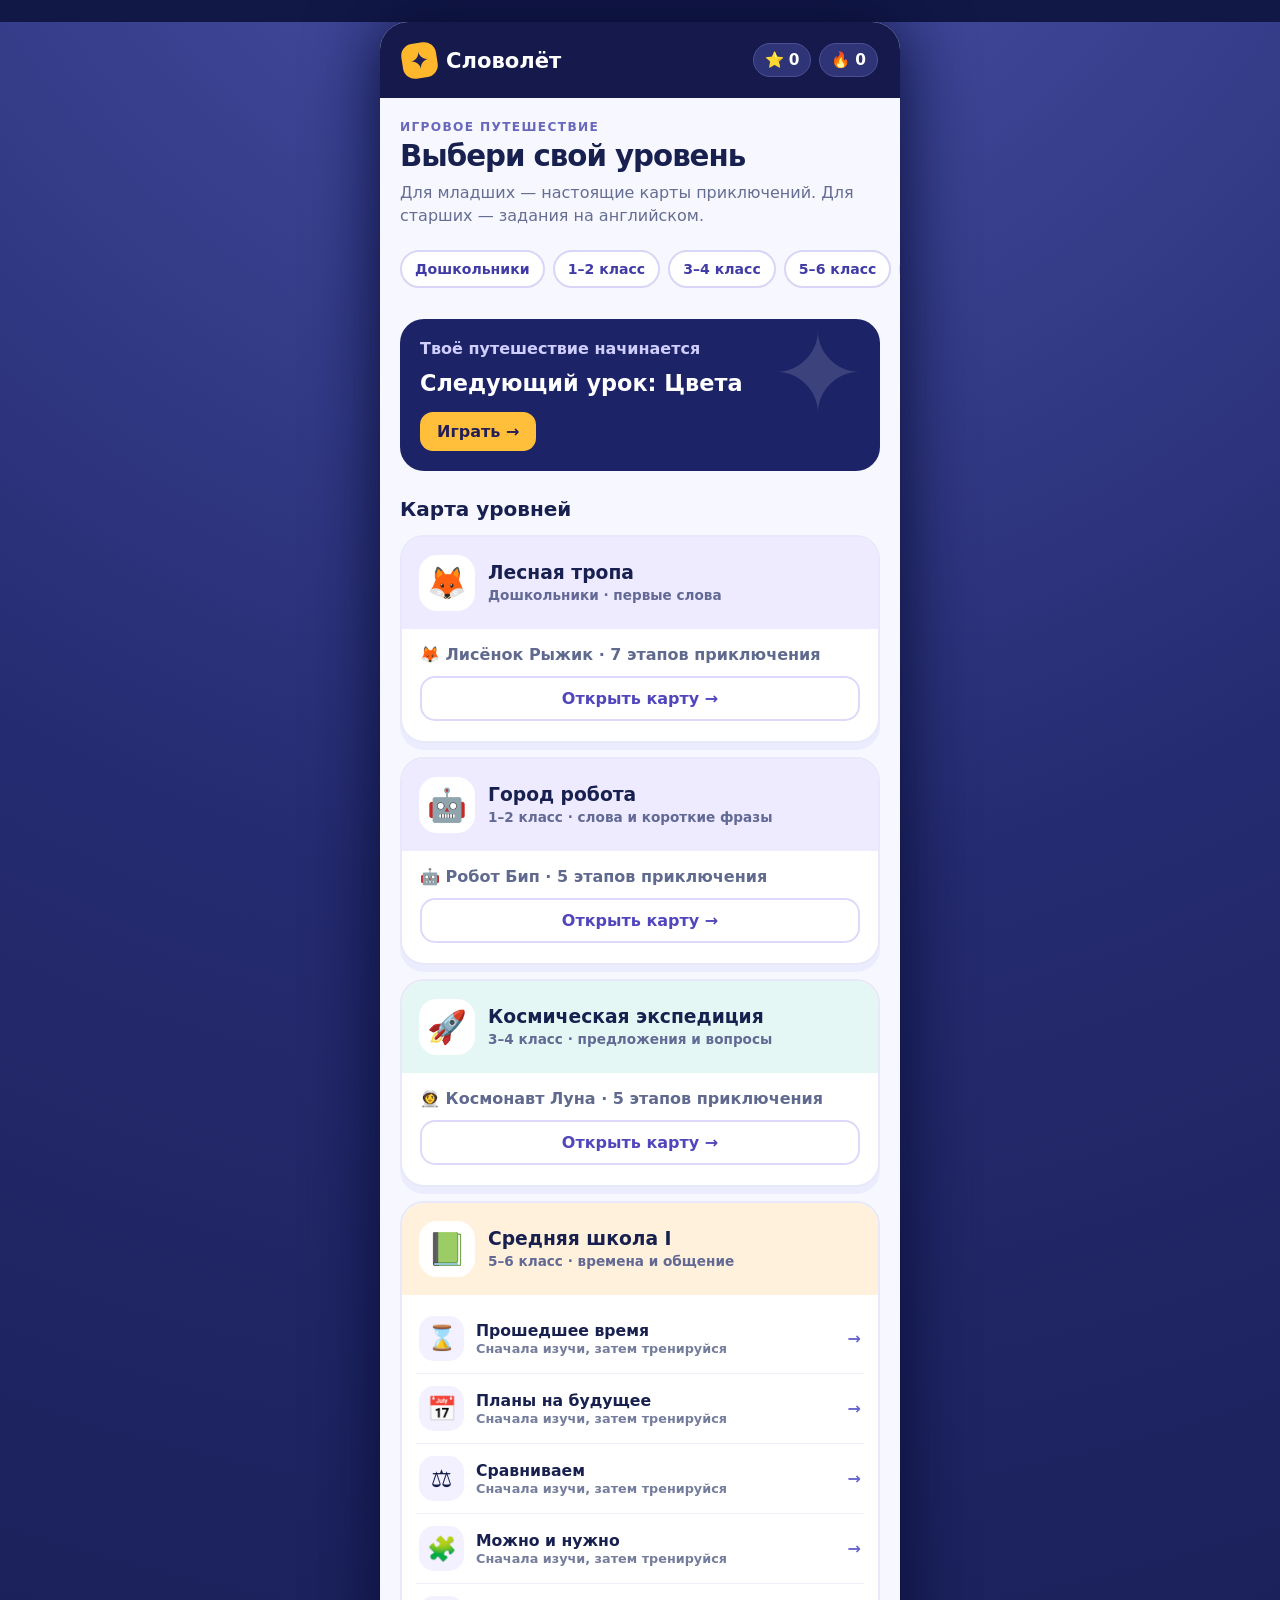
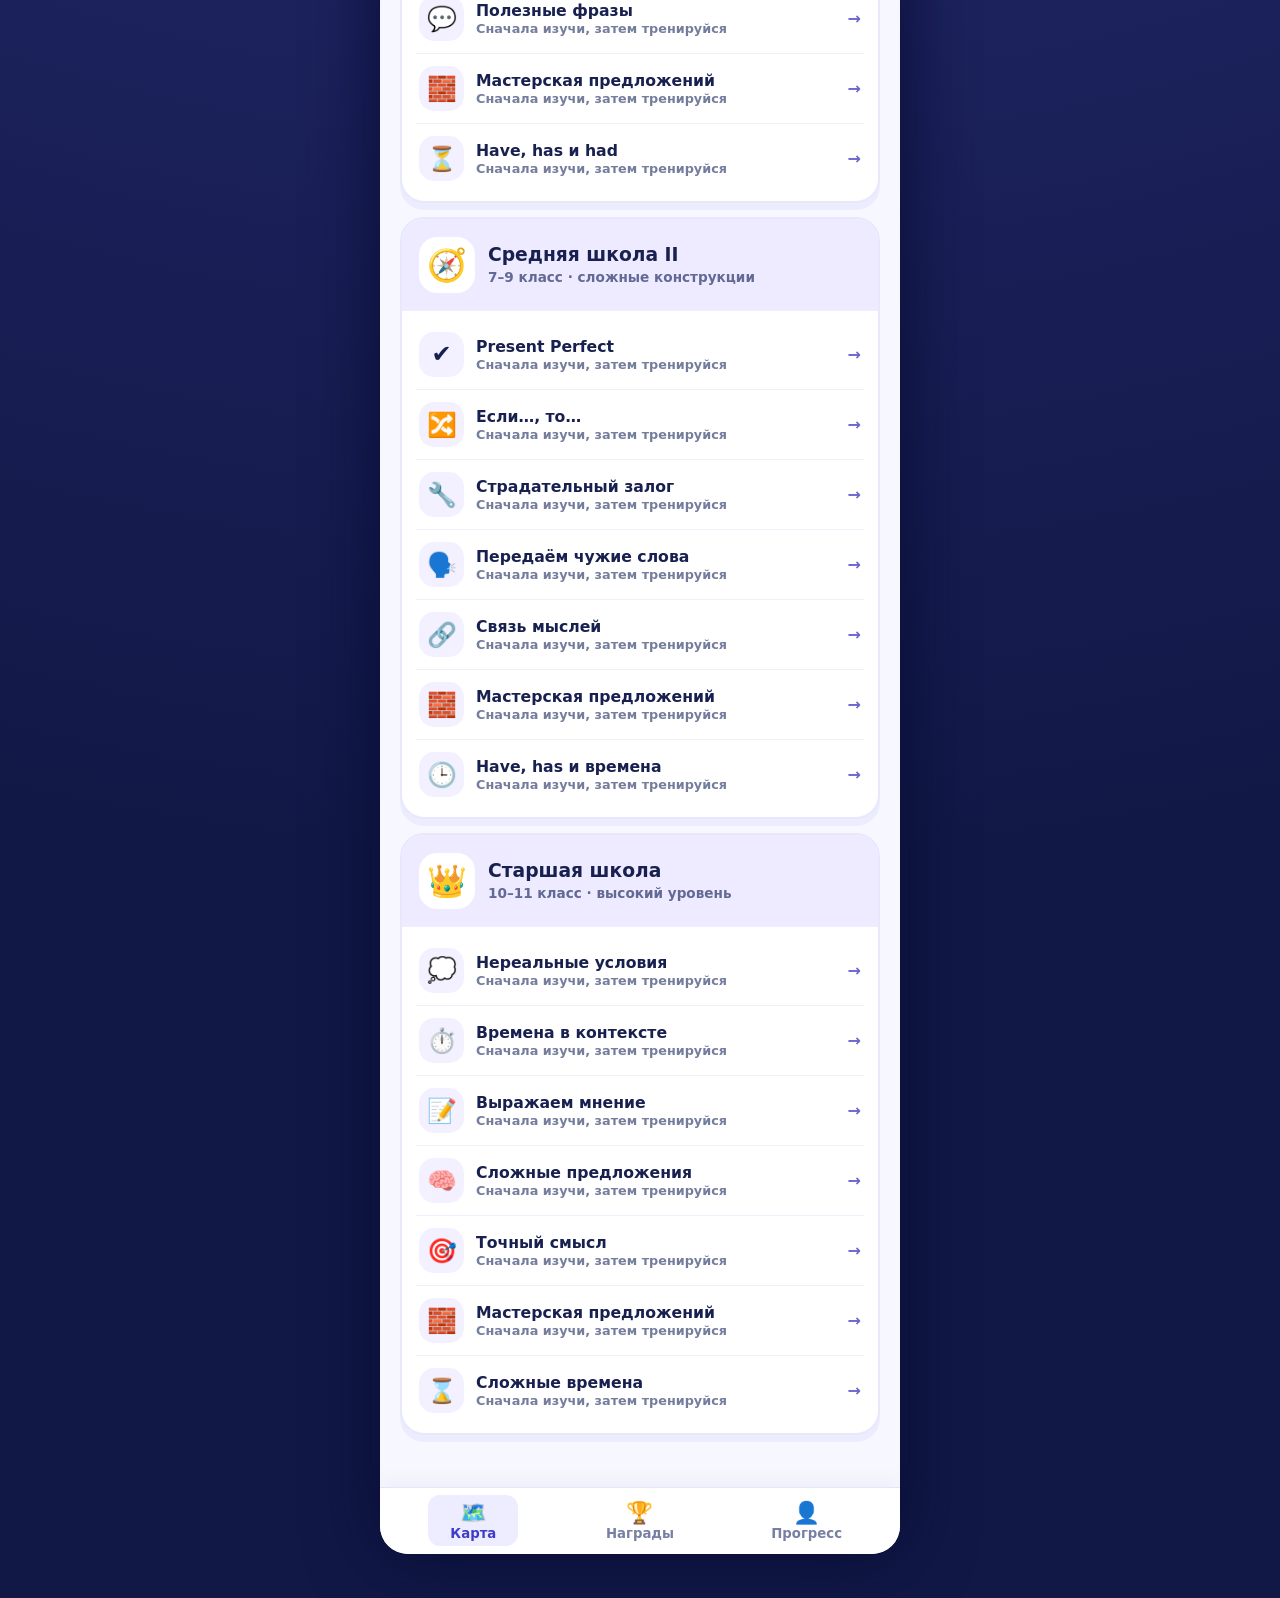
==== commit 8337a54b: "Добавить учебный режим и повторение ошибок." ====
--- a/Slovolet-offline.html
+++ b/Slovolet-offline.html
@@ -7,6 +7,7 @@
   <meta name="description" content="Словолёт: приключения и задания по английскому от первых слов до 11 класса.">
   <title>Словолёт — играем в английский</title>
   <style>
+
 :root{font-family:Nunito,system-ui,-apple-system,"Segoe UI",sans-serif;color:#17204f;background:#121846;font-size:16px}*{box-sizing:border-box}body{margin:0;min-height:100vh;background:radial-gradient(circle at 50% -12%,#4d56ae 0,#252b70 35%,#121846 78%)}button{font:inherit;cursor:pointer}button:focus-visible{outline:3px solid #ffb737;outline-offset:3px}.app{max-width:520px;min-height:100svh;margin:auto;background:#f7f7ff;position:relative;box-shadow:0 0 70px #070c34;display:flex;flex-direction:column}.topbar{height:76px;flex-shrink:0;background:#15194c;color:white;display:flex;align-items:center;justify-content:space-between;padding:0 22px}.brand{display:flex;gap:9px;align-items:center;background:none;border:0;color:white;font-weight:900;font-size:1.32rem;padding:5px 0}.brand-icon{display:grid;place-items:center;width:35px;height:35px;background:#ffb72c;color:#202057;border-radius:12px;transform:rotate(-9deg);font-size:24px}.top-stats{display:flex;gap:8px}.stat{background:#2e3475;border:1px solid #4b5096;border-radius:40px;padding:7px 11px;color:white;font-size:.96rem;white-space:nowrap}.stat b{font-weight:900}.bottom-nav{position:sticky;bottom:0;z-index:5;display:flex;justify-content:space-around;background:white;border-top:1px solid #e4e6f7;padding:7px 10px max(8px,env(safe-area-inset-bottom));box-shadow:0 -5px 18px #30386c0d}.nav-item{border:0;background:none;color:#7780a4;display:flex;flex-direction:column;align-items:center;gap:1px;min-width:90px;font-weight:900;font-size:.83rem;padding:5px 6px;border-radius:12px}.nav-item>span:first-child{font-size:1.35rem}.nav-item.active{background:#ededff;color:#3e3cc9}main{flex:1;padding:22px 20px 38px}.eyebrow{margin:0 0 6px;text-transform:uppercase;letter-spacing:.11em;font-size:.76rem;font-weight:900;color:#6869ba}.page-title{font-weight:900;letter-spacing:-.035em;font-size:1.83rem;line-height:1.13;margin:0 0 8px}.muted{color:#656d93;line-height:1.45;margin:0}.intro{margin-bottom:23px}.world{background:white;border:2px solid #e7e8fa;border-radius:24px;overflow:hidden;margin:14px 0;box-shadow:0 7px 0 #ececff}.world-head{padding:18px 17px;display:flex;gap:13px;align-items:center;background:#eeeaff}.world:nth-of-type(3) .world-head{background:#e5f7f4}.world:nth-of-type(4) .world-head{background:#fff1db}.world-symbol{font-size:2rem;background:white;width:56px;height:56px;border-radius:18px;display:grid;place-items:center;flex-shrink:0}.world-head h2{font-size:1.17rem;margin:0 0 3px;font-weight:900}.world-head p{font-size:.85rem;margin:0;color:#626995;font-weight:700}.world-badge{margin-left:auto;color:#5a5ba0;font-size:.8rem;font-weight:900;white-space:nowrap}.lesson-list{padding:8px 14px}.lesson-row{border:0;background:white;width:100%;text-align:left;display:flex;align-items:center;gap:12px;padding:11px 3px;min-height:70px;color:#17204f}.lesson-row+ .lesson-row{border-top:1px solid #eff0f9}.lesson-icon{width:45px;height:45px;border-radius:15px;background:#f3f1ff;display:grid;place-items:center;font-size:1.5rem;flex-shrink:0}.lesson-text{flex:1;min-width:0}.lesson-text strong{display:block;font-size:.98rem;font-weight:900}.lesson-text small{display:block;color:#757d9d;font-size:.8rem;font-weight:700;margin-top:1px}.lesson-score{font-weight:900;color:#6865ce;white-space:nowrap}.lesson-row.locked{opacity:.54;cursor:not-allowed}.primary{background:#6355e8;color:white;border:0;border-bottom:5px solid #4639bf;border-radius:17px;padding:14px 20px;font-weight:900;min-height:56px;box-shadow:0 6px 12px #5040bc25}.primary:active{transform:translateY(3px);border-bottom-width:2px}.primary:disabled{background:#a7a9c4;border-color:#888ba7;box-shadow:none;cursor:not-allowed}.wide{width:100%}.secondary{background:white;color:#5146bc;border:2px solid #dcd9fb;border-radius:15px;padding:11px 16px;font-weight:900}.start-card{background:#1d2367;color:white;border-radius:24px;padding:20px;margin-bottom:22px;position:relative;overflow:hidden}.start-card:after{content:'✦';position:absolute;right:16px;top:0;color:#ffffff24;font-size:110px;line-height:1}.start-card>*{position:relative;z-index:1}.start-card p{margin:0 0 12px;color:#cfceff;font-weight:800}.start-card h2{margin:0 0 15px;font-size:1.4rem;line-height:1.2}.start-card button{border:0;border-radius:13px;padding:10px 17px;background:#ffbf3b;color:#241e57;font-weight:900}.play-top{display:flex;align-items:center;gap:13px;margin-bottom:20px}.back{border:0;background:#ecebfb;border-radius:12px;width:43px;height:43px;color:#4644b2;font-weight:900;font-size:1.4rem}.progress-rail{flex:1;height:11px;background:#e3e5f5;border-radius:40px;overflow:hidden}.progress-fill{height:100%;background:#ffba35;border-radius:40px;transition:width .2s}.step{font-weight:900;color:#6e7298;white-space:nowrap}.question-card{background:white;border:2px solid #e7e8f7;border-radius:25px;padding:22px 17px;min-height:270px;box-shadow:0 7px 0 #ececf7;text-align:center;margin-bottom:21px}.question-card .big-emoji{font-size:4.1rem;line-height:1.25;margin:7px 0 8px}.question-card h1{font-size:1.5rem;font-weight:900;line-height:1.24;margin:7px 0 10px}.question-card .target{font-size:1.75rem;font-weight:900;color:#4b45bf;margin:7px 0}.question-card .instruction{font-weight:800;color:#70779b}.sound{margin:9px 0;border:2px solid #dcd9fb;background:#f2f0ff;border-radius:50%;width:50px;height:50px;font-size:1.4rem;color:#554bc6}.options{display:grid;gap:11px}.option{min-height:57px;width:100%;padding:11px 16px;text-align:left;background:#fff;border:2px solid #dfe1f0;border-bottom:4px solid #d9dced;border-radius:15px;color:#252a58;font-size:1.04rem;font-weight:900}.option:hover{border-color:#b7aeff}.option.correct{background:#e9faee;border-color:#4ac77e;color:#145b36}.option.wrong{background:#fff0f0;border-color:#ef7377;color:#99383a}.option:disabled{cursor:default}.feedback{margin:19px 0 0;border-radius:16px;padding:14px 16px;font-weight:800}.feedback.good{background:#e9faee;color:#185d39}.feedback.try{background:#fff2e5;color:#814d13}.play-actions{margin-top:18px}.finish{text-align:center;padding:23px 4px}.finish .trophy{font-size:5rem}.finish h1{font-size:1.9rem;margin:7px 0}.finish p{color:#656d93;font-weight:700}.finish .earned{color:#6548c9;font-size:1.35rem;font-weight:900;margin:18px 0 28px}.section-title{font-weight:900;font-size:1.25rem;margin:26px 0 12px}.reward-grid{display:grid;grid-template-columns:repeat(2,1fr);gap:11px}.reward{background:white;border:2px solid #e8e9f7;border-radius:20px;text-align:center;padding:19px 10px;min-height:143px}.reward .emoji{font-size:2.7rem}.reward strong{display:block;margin:4px 0;font-weight:900}.reward small{color:#70779b;font-weight:700}.reward.dim{filter:grayscale(1);opacity:.5}.info-card{background:#fff;border:2px solid #e8e9f7;border-radius:20px;padding:20px;margin:15px 0}.info-card h2{margin:0 0 8px;font-size:1.12rem}.info-card p{margin:0;color:#656d93;line-height:1.5}.big-number{font-size:2rem;font-weight:900;color:#5648d5;margin-top:7px}.meter{height:13px;background:#e9e9f6;border-radius:20px;overflow:hidden;margin:13px 0 5px}.meter span{height:100%;display:block;background:#ffba36;border-radius:20px}.notice{font-size:.86rem;color:#717895;line-height:1.45}.small-link{border:0;background:transparent;color:#5550bb;text-decoration:underline;font-weight:800;padding:8px 0}.level-note{background:#fff8e9;padding:12px;border-radius:12px;color:#72541a;font-size:.84rem;font-weight:800;margin:0}.setting{display:flex;align-items:center;justify-content:space-between;gap:10px}.setting label{font-weight:900}.setting button{min-width:70px}.empty-space{height:7px}@media(min-width:600px){.app{min-height:900px;margin:22px auto;border-radius:28px;overflow:hidden}.bottom-nav{position:sticky}body{padding-bottom:22px}}@media(prefers-reduced-motion:reduce){*,*:before,*:after{transition:none!important;animation:none!important}}
 .grade-pills{display:flex;gap:8px;overflow-x:auto;margin:-5px -20px 21px;padding:5px 20px 10px;scrollbar-width:thin}.grade-pills button{flex:none;border:2px solid #d8d5f6;background:white;color:#403ba6;border-radius:30px;padding:9px 13px;font-weight:900;font-size:.88rem}.world{scroll-margin-top:12px}.lesson-tip{background:#ecebff;color:#373285;padding:12px 14px;border-radius:14px;font-weight:800;line-height:1.45;font-size:.9rem;margin:0 0 15px}.question-card:not(:has(.big-emoji)){min-height:205px;display:flex;align-items:center;justify-content:center;flex-direction:column}.question-card .target{font-size:clamp(1.18rem,5vw,1.75rem);overflow-wrap:anywhere}.option{line-height:1.35;overflow-wrap:anywhere}.world-head>div{min-width:0}.world-head p{line-height:1.35}
 .feedback .why{display:block;margin-top:8px;font-size:.93rem;line-height:1.45;font-weight:700}
@@ -15,6 +16,10 @@
 .adventure-map.forest{background-color:#a9dc82}.adventure-map.city{background-color:#a9dcf7}.adventure-map.space{background-color:#252663}.map-picture{position:absolute;inset:0;display:block;z-index:0}.map-picture img{display:block;width:100%;height:100%;object-fit:cover}
 .workshop-card{min-height:185px!important;display:flex;flex-direction:column;justify-content:center}.workshop-card .translation{font-weight:800;color:#5a6088;line-height:1.45;margin:5px 0 12px}.workshop-card .target{line-height:1.32;overflow-wrap:normal}.option.picked{background:#eeebff;border-color:#6658dc;box-shadow:0 0 0 2px #6658dc30}.word-bank,.selected-words{display:flex;flex-wrap:wrap;gap:9px;min-height:48px;align-items:center}.word-bank{padding:14px;border:2px solid #e2e2f4;border-radius:18px;background:white}.selected-words{padding:12px;margin-top:8px;background:#eeedff;border-radius:16px}.word-chip{border:2px solid #c9c5f1;background:white;border-radius:12px;padding:9px 12px;min-height:43px;color:#333177;font-size:1rem;font-weight:900;box-shadow:0 2px 0 #c9c5f1}.word-chip.chosen{background:#6555df;color:white;border-color:#6555df;box-shadow:0 2px 0 #4836bb}.word-chip:disabled{opacity:.38;cursor:default}.word-chip.chosen:disabled{opacity:1}.selected-words .muted{font-size:.9rem}
 .change-task{display:block;margin:-4px 0 14px auto;padding:7px 10px;min-height:36px;border:0;background:transparent;color:#4b44b6;font-weight:900;text-decoration:underline;text-underline-offset:3px;font-size:.92rem}.challenge-sheet .change-task{margin:-6px 0 5px auto;font-size:.84rem}
+/* Учебный режим: короткие примеры остаются доступными перед каждым уроком. */
+.study-eyebrow{margin:18px 0 6px}.study-rule{margin:18px 0 0}.study-list{display:grid;gap:10px}.study-item{display:flex;align-items:center;gap:12px;background:#fff;border:2px solid #e7e8f7;border-radius:17px;padding:12px}.study-emoji{font-size:1.7rem;width:36px;text-align:center;flex-shrink:0}.study-item>div{flex:1;min-width:0}.study-item strong,.study-item span:not(.study-emoji),.study-item small{display:block;overflow-wrap:anywhere}.study-item strong{font-weight:900;color:#303177}.study-item div span{color:#505a80;font-weight:800;margin-top:2px}.study-item small{color:#6a7293;line-height:1.35;margin-top:5px}.study-sound{width:40px;height:40px;flex:none;font-size:1.05rem;margin:0}.study-footer{position:sticky;bottom:0;background:linear-gradient(#f7f7ff00,#f7f7ff 22%);padding:17px 0 max(12px,env(safe-area-inset-bottom));z-index:2}.review-row{display:flex;width:100%;justify-content:space-between;text-align:left;gap:10px;border:0;border-top:1px solid #eeeef7;background:white;color:#3934a5;padding:13px 0;font-weight:900}.review-row:first-of-type{margin-top:14px}.review-row span{white-space:nowrap}.board-action+#boardLearn{margin:-5px 0 12px}
+@media(max-width:520px){.challenge-sheet{max-height:68svh;padding:10px 14px max(12px,env(safe-area-inset-bottom));border-radius:18px 18px 0 0}.challenge-sheet .walk-hint{font-size:.78rem;margin-bottom:4px}.challenge-sheet .question-card{padding:2px 6px 4px;margin-bottom:4px}.challenge-sheet .question-card .big-emoji{font-size:1.8rem;line-height:1}.challenge-sheet .question-card .target{font-size:clamp(1rem,4vw,1.35rem)}.challenge-sheet .sound{width:34px;height:34px;margin:2px 0}.challenge-sheet .option{min-height:40px;padding:6px 9px;font-size:.86rem}.challenge-sheet .compact-options{grid-template-columns:repeat(2,minmax(0,1fr))}.challenge-sheet .primary{min-height:42px;margin-top:7px}.challenge-sheet .feedback{margin-top:6px;padding:7px 9px}.challenge-sheet .change-task{min-height:28px;padding:2px 5px;margin:0 0 3px auto}}
+@media(max-width:520px){.app:has(.playing-map) .topbar{display:none}.playing-map{padding:9px 12px 0}.playing-map .board-heading{margin-bottom:5px}.playing-map .adventure-map{width:min(38vw,145px);margin:0 auto;box-shadow:0 3px 12px #171d5c35}.playing-map .board-cell{width:15px;height:15px;font-size:.53rem;border-width:1px}.playing-map .board-hero{font-size:1.8rem}.playing-map .map-picture img{object-fit:fill}}
 
 </style>
 </head>
@@ -194,7 +199,7 @@
   {id:'middle',icon:'🚀',name:'Новая планета',hint:'Пройди урок 5–6 класса',check:s=>worlds[3].lessons.some(l=>s.scores[l.id])},
   {id:'master',icon:'👑',name:'Мастер английского',hint:'Пройди все уроки',check:s=>done(s)===lessons.length}
 ];
-function load(){try{const x=JSON.parse(localStorage.getItem('slovolet-v1'));return {scores:x&&typeof x.scores==='object'&&!Array.isArray(x.scores)?x.scores:{},bonus:Number(x?.bonus)||0,lastDay:typeof x?.lastDay==='string'?x.lastDay:'',streak:Number(x?.streak)||0,sound:x?.sound!==false}}catch{return {scores:{},bonus:0,lastDay:'',streak:0,sound:true}}}
+function load(){try{const x=JSON.parse(localStorage.getItem('slovolet-v1'));return {scores:x&&typeof x.scores==='object'&&!Array.isArray(x.scores)?x.scores:{},errors:x?.errors&&typeof x.errors==='object'&&!Array.isArray(x.errors)?x.errors:{},bonus:Number(x?.bonus)||0,lastDay:typeof x?.lastDay==='string'?x.lastDay:'',streak:Number(x?.streak)||0,sound:x?.sound!==false}}catch{return {scores:{},errors:{},bonus:0,lastDay:'',streak:0,sound:true}}}
 function readSession(){try{
  const raw=JSON.parse(localStorage.getItem('slovolet-session-v1'));if(!raw||typeof raw.lessonId!=='string')return null;
  const lesson=lessons.find(l=>l.id===raw.lessonId);if(!lesson)return null;const world=worlds.find(w=>w.lessons.includes(lesson));
@@ -244,26 +249,37 @@
 function renderWorldBoard(index){
  const world=worlds[index],resume=readSession(),saved=resume?.world===world?resume:null;
  const stage=Math.max(0,world.lessons.findIndex(l=>!state.scores[l.id]));const lesson=saved?.lesson||world.lessons[stage];const lessonIndex=world.lessons.indexOf(lesson);const position=lessonIndex*world.steps+(saved?.steps||0);
- main.innerHTML=`<div class="board-heading"><button class="secondary" id="backToLevels" type="button">← Уровни</button><span>⭐ ${world.lessons.filter(l=>state.scores[l.id]).length}/${world.lessons.length}</span></div><h1 class="page-title">${world.name}</h1><p class="muted">${world.heroName} ждёт тебя на карте. Каждый верный ответ — шаг к цели.</p><div class="board-action"><strong>${saved?'Продолжить':`Этап ${lessonIndex+1}: ${lesson.name}`}</strong><button class="primary" id="boardPlay" type="button">${saved?'Продолжить →':'Играть →'}</button></div>${boardHTML(world,position)}<p class="notice">Нажми «Играть» и помоги герою пройти путь. Верный ответ — вперёд, ошибка — назад.</p>${introWorld===index?`<div class="intro-shade"></div><section class="intro-popup" role="dialog" aria-modal="true" aria-labelledby="introTitle"><div class="intro-face">${world.character}</div><h2 id="introTitle">Я ${world.heroName}!</h2><p>${world.intro}</p><button class="primary wide" id="introGo" type="button">В путь! →</button></section>`:''}`;
+ main.innerHTML=`<div class="board-heading"><button class="secondary" id="backToLevels" type="button">← Уровни</button><span>⭐ ${world.lessons.filter(l=>state.scores[l.id]).length}/${world.lessons.length}</span></div><h1 class="page-title">${world.name}</h1><p class="muted">${world.heroName} ждёт тебя на карте. Каждый верный ответ — шаг к цели.</p><div class="board-action"><strong>${saved?'Продолжить':`Этап ${lessonIndex+1}: ${lesson.name}`}</strong><button class="primary" id="boardPlay" type="button">${saved?'Продолжить →':'Играть →'}</button></div><button class="secondary wide" id="boardLearn" type="button">📖 Узнать слова перед игрой</button>${boardHTML(world,position)}<p class="notice">Нажми «Играть» и помоги герою пройти путь. Верный ответ — вперёд, ошибка — назад.</p>${introWorld===index?`<div class="intro-shade"></div><section class="intro-popup" role="dialog" aria-modal="true" aria-labelledby="introTitle"><div class="intro-face">${world.character}</div><h2 id="introTitle">Я ${world.heroName}!</h2><p>${world.intro}</p><button class="primary wide" id="introGo" type="button">В путь! →</button></section>`:''}`;
  wireMapImage();
  main.querySelector('#backToLevels').onclick=()=>{introWorld=null;view='map';render();window.scrollTo(0,0)};
  main.querySelector('#boardPlay').onclick=()=>saved?continueSession(saved):start(lesson.id);
+ main.querySelector('#boardLearn').onclick=()=>openLesson(lesson.id);
  if(introWorld===index)main.querySelector('#introGo').onclick=()=>{introWorld=null;try{localStorage.setItem('slovolet-intros-v1',JSON.stringify([...new Set([...introSeen(),index])]))}catch{}renderWorldBoard(index)};
 }
 function renderMap(){
   const next=lessons.find(l=>!state.scores[l.id]),resume=readSession();
   const labels=['Дошкольники','1–2 класс','3–4 класс','5–6 класс','7–9 класс','10–11 класс'];
-  main.innerHTML=`<div class="intro"><p class="eyebrow">Игровое путешествие</p><h1 class="page-title">Выбери свой уровень</h1><p class="muted">Для младших — настоящие карты приключений. Для старших — задания на английском.</p></div><div class="grade-pills" aria-label="Выбрать класс">${worlds.map((w,i)=>`<button type="button" data-jump="${i}">${labels[i]}</button>`).join('')}</div><div class="start-card"><p>${resume?`Сохранено: ${resume.world.ages}`:done(state)===0?'Твоё путешествие начинается':`Пройдено ${done(state)} из ${lessons.length} уроков`}</p><h2>${resume?`Продолжить: ${resume.lesson.name}`:next?`Следующий урок: ${next.name}`:'Все уроки пройдены! Можно повторить любимый.'}</h2><button type="button" id="continue">${resume?'Продолжить →':next?'Играть →':'Выбрать урок →'}</button></div><h2 class="section-title">Карта уровней</h2>${worlds.map((w,i)=>`<section class="world" id="world-${i}"><div class="world-head"><span class="world-symbol">${w.icon}</span><div><h2>${w.name}</h2><p>${w.ages}</p></div></div>${w.steps?`<div class="board-entry"><p>${w.character} ${w.heroName} · ${w.lessons.length} этапов приключения</p><button class="secondary wide" type="button" data-board="${i}">Открыть карту →</button></div>`:`<div class="lesson-list">${w.lessons.map(l=>`<button type="button" class="lesson-row" data-lesson="${l.id}"><span class="lesson-icon">${l.icon}</span><span class="lesson-text"><strong>${l.name}</strong><small>${resume?.lesson.id===l.id?'Продолжить с сохранённого места':state.scores[l.id]?'Можно повторить':l.tasks?'8 заданий · меняй слова и порядок':'8 заданий · поровну на двух языках'}</small></span><span class="lesson-score">${state.scores[l.id]?'⭐'.repeat(state.scores[l.id]):'→'}</span></button>`).join('')}</div>`}</section>`).join('')}`;
+  main.innerHTML=`<div class="intro"><p class="eyebrow">Игровое путешествие</p><h1 class="page-title">Выбери свой уровень</h1><p class="muted">Для младших — настоящие карты приключений. Для старших — задания на английском.</p></div><div class="grade-pills" aria-label="Выбрать класс">${worlds.map((w,i)=>`<button type="button" data-jump="${i}">${labels[i]}</button>`).join('')}</div><div class="start-card"><p>${resume?`Сохранено: ${resume.world.ages}`:done(state)===0?'Твоё путешествие начинается':`Пройдено ${done(state)} из ${lessons.length} уроков`}</p><h2>${resume?`Продолжить: ${resume.lesson.name}`:next?`Следующий урок: ${next.name}`:'Все уроки пройдены! Можно повторить любимый.'}</h2><button type="button" id="continue">${resume?'Продолжить →':next?'Играть →':'Выбрать урок →'}</button></div><h2 class="section-title">Карта уровней</h2>${worlds.map((w,i)=>`<section class="world" id="world-${i}"><div class="world-head"><span class="world-symbol">${w.icon}</span><div><h2>${w.name}</h2><p>${w.ages}</p></div></div>${w.steps?`<div class="board-entry"><p>${w.character} ${w.heroName} · ${w.lessons.length} этапов приключения</p><button class="secondary wide" type="button" data-board="${i}">Открыть карту →</button></div>`:`<div class="lesson-list">${w.lessons.map(l=>`<button type="button" class="lesson-row" data-lesson="${l.id}"><span class="lesson-icon">${l.icon}</span><span class="lesson-text"><strong>${l.name}</strong><small>${resume?.lesson.id===l.id?'Продолжить с сохранённого места':state.scores[l.id]?'Повторить материал и задания':'Сначала изучи, затем тренируйся'}</small></span><span class="lesson-score">${state.scores[l.id]?'⭐'.repeat(state.scores[l.id]):'→'}</span></button>`).join('')}</div>`}</section>`).join('')}`;
   main.querySelector('#continue').onclick=()=>resume?continueSession(resume):next?worlds.find(w=>w.lessons.includes(next)).steps?openBoard(worlds.findIndex(w=>w.lessons.includes(next))):start(next.id):main.querySelector('.world').scrollIntoView({behavior:'smooth'});
-  main.querySelectorAll('[data-lesson]').forEach(b=>b.onclick=()=>resume?.lesson.id===b.dataset.lesson?continueSession(resume):start(b.dataset.lesson));main.querySelectorAll('[data-board]').forEach(b=>b.onclick=()=>openBoard(Number(b.dataset.board)));
+  main.querySelectorAll('[data-lesson]').forEach(b=>b.onclick=()=>resume?.lesson.id===b.dataset.lesson?continueSession(resume):openLesson(b.dataset.lesson));main.querySelectorAll('[data-board]').forEach(b=>b.onclick=()=>openBoard(Number(b.dataset.board)));
   main.querySelectorAll('[data-jump]').forEach(b=>b.onclick=()=>document.getElementById('world-'+b.dataset.jump).scrollIntoView({behavior:'smooth'}));
 }
+function openLesson(id){
+ const lesson=lessons.find(l=>l.id===id);if(!lesson)return;
+ const world=worlds.find(w=>w.lessons.includes(lesson));session=null;view='study';updateChrome();
+ const entries=lesson.tasks?lesson.tasks.map(t=>({english:t.kind==='edit'?t.sentence.replace('___',t.answer):t.words.join(' '),russian:t.translation,note:t.explanation})):itemBank(lesson).map(item=>({english:item[0],russian:item[1],emoji:item[2],note:explanations[item[0]]}));
+ main.innerHTML=`<button type="button" class="secondary" id="studyBack">← К урокам</button><p class="eyebrow study-eyebrow">${world.ages}</p><h1 class="page-title">${lesson.icon} ${lesson.name}</h1><p class="muted">Сначала посмотри примеры. Нажми 🔊, чтобы услышать английский, затем переходи к заданиям.</p><div class="lesson-tip study-rule">💡 ${lesson.tip}</div><h2 class="section-title">Разбираем вместе</h2><div class="study-list">${entries.map((entry,i)=>`<article class="study-item"><span class="study-emoji" aria-hidden="true">${entry.emoji||'✦'}</span><div><strong>${entry.english}</strong><span>${entry.russian}</span>${entry.note?`<small>${entry.note}</small>`:''}</div><button class="sound study-sound" type="button" data-say="${i}" aria-label="Послушать: ${entry.english}">🔊</button></article>`).join('')}</div><div class="study-footer"><button class="primary wide" type="button" id="studyStart">${readSession()?.lesson.id===id?'Продолжить задания →':'Потренироваться →'}</button></div>`;
+ main.querySelector('#studyBack').onclick=()=>returnToLevel(lesson);
+ main.querySelectorAll('[data-say]').forEach(b=>b.onclick=()=>speak(entries[Number(b.dataset.say)].english));
+ main.querySelector('#studyStart').onclick=()=>{const saved=readSession();saved?.lesson.id===id?continueSession(saved):start(id)};
+ window.scrollTo(0,0);
+}
 function renderRewards(){main.innerHTML=`<p class="eyebrow">Коллекция</p><h1 class="page-title">Мои награды</h1><p class="muted">Открывай значки за старание и новые знания.</p><div class="reward-grid" style="margin-top:22px">${awards.map(a=>`<div class="reward ${a.check(state)?'':'dim'}"><div class="emoji">${a.icon}</div><strong>${a.name}</strong><small>${a.check(state)?'Получено!':a.hint}</small></div>`).join('')}</div><div class="info-card"><h2>Твои звёзды ⭐</h2><div class="big-number">${total(state)}</div><p>За каждый урок можно получить до 3 звёзд. За первый идеальный результат — ещё 1 бонусную звезду.</p></div>`}
-function renderProfile(){let n=done(state);main.innerHTML=`<p class="eyebrow">Мой путь</p><h1 class="page-title">Прогресс</h1><div class="info-card"><h2>Пройденные уроки</h2><div class="big-number">${n} / ${lessons.length}</div><div class="meter" aria-label="Пройдено ${n} из ${lessons.length} уроков"><span style="width:${n/lessons.length*100}%"></span></div><p>Маленький шаг каждый день — уже победа.</p></div><div class="info-card"><h2>Серия дней 🔥</h2><div class="big-number">${state.streak}</div><p>Пройди хотя бы один урок в новый день, чтобы продолжить серию.</p></div><div class="info-card setting"><div><h2>Звук слов 🔊</h2><p>Произношение на английском</p></div><button type="button" class="secondary" id="soundToggle">${state.sound?'Вкл.':'Выкл.'}</button></div><p class="notice">Прогресс и место в текущем уроке сохраняются на этом устройстве. После очистки данных браузера они исчезнут.</p><button type="button" class="small-link" id="reset">Начать заново</button>`;main.querySelector('#soundToggle').onclick=()=>{state.sound=!state.sound;save();render()};main.querySelector('#reset').onclick=()=>{if(confirm('Удалить все звёзды, награды и пройденные уроки на этом устройстве?')){state={scores:{},bonus:0,lastDay:'',streak:0,sound:state.sound};clearSession();save();render()}}}
+function renderProfile(){let n=done(state);const pending=lessons.filter(l=>Array.isArray(state.errors[l.id])&&state.errors[l.id].length);main.innerHTML=`<p class="eyebrow">Мой путь</p><h1 class="page-title">Прогресс</h1><div class="info-card"><h2>Пройденные уроки</h2><div class="big-number">${n} / ${lessons.length}</div><div class="meter" aria-label="Пройдено ${n} из ${lessons.length} уроков"><span style="width:${n/lessons.length*100}%"></span></div><p>Маленький шаг каждый день — уже победа.</p></div><div class="info-card"><h2>Серия дней 🔥</h2><div class="big-number">${state.streak}</div><p>Пройди хотя бы один урок в новый день, чтобы продолжить серию.</p></div><div class="info-card"><h2>Повторить сложное 🧠</h2><p>${pending.length?'Выбери тему и попробуй ещё раз. Правильные ответы убирают задания из списка.':'Пока ошибок для повторения нет. Новые сложные слова появятся здесь.'}</p>${pending.map(l=>`<button type="button" class="review-row" data-review="${l.id}">${l.icon} ${l.name}<span>${state.errors[l.id].length} →</span></button>`).join('')}</div><div class="info-card setting"><div><h2>Звук слов 🔊</h2><p>Произношение на английском</p></div><button type="button" class="secondary" id="soundToggle">${state.sound?'Вкл.':'Выкл.'}</button></div><p class="notice">Прогресс и место в текущем уроке сохраняются на этом устройстве. После очистки данных браузера они исчезнут.</p><button type="button" class="small-link" id="reset">Начать заново</button>`;main.querySelectorAll('[data-review]').forEach(b=>b.onclick=()=>reviewLesson(b.dataset.review));main.querySelector('#soundToggle').onclick=()=>{state.sound=!state.sound;save();render()};main.querySelector('#reset').onclick=()=>{if(confirm('Удалить все звёзды, награды и пройденные уроки на этом устройстве?')){state={scores:{},errors:{},bonus:0,lastDay:'',streak:0,sound:state.sound};clearSession();save();render()}}}
 function shuffle(a){for(let i=a.length-1;i>0;i--){const j=Math.floor(Math.random()*(i+1));[a[i],a[j]]=[a[j],a[i]]}return a}
 function taskQuestion(l,i){const t=l.tasks[i];return {kind:t.kind,taskIndex:i,english:t.kind==='edit'?t.sentence.replace('___',t.answer):t.words.join(' '),russian:t.translation,sentence:t.sentence,answer:t.kind==='edit'?t.answer:t.words.join(' '),choices:shuffle([...(t.kind==='edit'?t.choices:t.words)]),explanation:t.explanation}}
 function translationQuestion(l,item,reverse){const bank=itemBank(l),other=shuffle(bank.filter(x=>x[0]!==item[0]));const pool=[item,...other.slice(0,3)];return {english:item[0],russian:item[1],emoji:item[2],explanation:explanations[item[0]],reverse,answer:item[reverse?0:1],choices:shuffle(pool.map(x=>x[reverse?0:1]))}}
-function makeQuestions(l,walk=false){if(l.tasks)return shuffle(l.tasks.map((_,i)=>i)).slice(0,8).map(i=>taskQuestion(l,i));const bank=shuffle(itemBank(l)),items=walk?bank:bank.slice(0,l.items.length),offset=Math.floor(items.length/2);return items.flatMap((item,i)=>[translationQuestion(l,item,false),translationQuestion(l,items[(i+offset)%items.length],true)])}
+function makeQuestions(l,walk=false){if(l.tasks)return shuffle(l.tasks.map((_,i)=>i)).slice(0,8).map(i=>taskQuestion(l,i));const bank=shuffle(itemBank(l)),examples=Array.from({length:8},(_,i)=>bank[i%bank.length]);return shuffle([...examples.slice(0,4).map(item=>translationQuestion(l,item,false)),...examples.slice(4).map(item=>translationQuestion(l,item,true))])}
 function replaceQuestion(){const s=session;if(!s||s.selected!==null)return;const index=s.index%s.questions.length,current=s.questions[index];let replacement;
  if(s.lesson.tasks){const unused=s.lesson.tasks.map((_,i)=>i).filter(i=>!s.questions.some(q=>q.taskIndex===i));if(unused.length)replacement=taskQuestion(s.lesson,unused[Math.floor(Math.random()*unused.length)])}
  else{const unused=itemBank(s.lesson).filter(item=>!s.questions.some(q=>q.english===item[0]));if(unused.length)replacement=translationQuestion(s.lesson,unused[Math.floor(Math.random()*unused.length)],current.reverse)}
@@ -280,10 +296,10 @@
 function speak(word){if(!state.sound||!('speechSynthesis' in window))return;window.speechSynthesis.cancel();const u=new SpeechSynthesisUtterance(word);u.lang='en-US';u.rate=.78;window.speechSynthesis.speak(u)}
 function renderWalkQuestion(s,fromPosition){
  const world=s.world,position=world.lessons.indexOf(s.lesson)*world.steps+s.steps,total=world.lessons.length*world.steps,q=s.questions[s.index%s.questions.length];
- main.innerHTML=`<div class="board-heading"><button class="secondary" id="leave" type="button">← К карте</button><span>${s.lesson.name} · ${s.steps}/${world.steps} шагов</span></div>${boardHTML(world,position,fromPosition)}<div class="question-shade"></div><section class="challenge-sheet" aria-label="Задание на карте"><p class="eyebrow">${world.character} ${world.heroName} · ${s.lesson.name}</p><p class="walk-hint">${s.lesson.tip}</p><div class="question-card">${q.emoji?`<div class="big-emoji" aria-hidden="true">${q.emoji}</div>`:''}<p class="instruction">${q.reverse?'Как сказать по-английски?':'Что это значит?'}</p><h1 class="target">${q.reverse?q.russian:q.english}</h1><button type="button" class="sound" id="speak" aria-label="Послушать английское произношение">🔊</button></div>${s.selected===null?'<button class="change-task" id="changeTask" type="button">↻ Другое задание</button>':''}<div class="options">${q.choices.map((c,i)=>`<button class="option" data-choice="${i}" type="button" ${s.selected!==null?'disabled':''}>${c}</button>`).join('')}</div><div id="result"></div><button class="primary wide" id="next" type="button" ${s.selected===null?'disabled':''}>${s.steps===world.steps?'Дойти до цели':'Следующий шаг →'}</button></section>`;
+ main.innerHTML=`<div class="board-heading"><button class="secondary" id="leave" type="button">← К карте</button><span>${s.lesson.name} · ${s.steps}/${world.steps} шагов</span></div>${boardHTML(world,position,fromPosition)}<div class="question-shade"></div><section class="challenge-sheet" aria-label="Задание на карте"><p class="eyebrow">${world.character} ${world.heroName} · ${s.lesson.name}</p><p class="walk-hint">${s.lesson.tip}</p><div class="question-card">${q.emoji?`<div class="big-emoji" aria-hidden="true">${q.emoji}</div>`:''}<p class="instruction">${q.reverse?'Как сказать по-английски?':'Что это значит?'}</p><h1 class="target">${q.reverse?q.russian:q.english}</h1><button type="button" class="sound" id="speak" aria-label="Послушать английское произношение">🔊</button></div>${s.selected===null?'<button class="change-task" id="changeTask" type="button">↻ Другое задание</button>':''}<div class="options ${q.choices.every(c=>c.length<19)?'compact-options':''}">${q.choices.map((c,i)=>`<button class="option" data-choice="${i}" type="button" ${s.selected!==null?'disabled':''}>${c}</button>`).join('')}</div><div id="result"></div><button class="primary wide" id="next" type="button" ${s.selected===null?'disabled':''}>${s.steps===world.steps?'Дойти до цели':'Следующий шаг →'}</button></section>`;
  wireMapImage();
  main.querySelector('#leave').onclick=()=>returnToLevel(s.lesson);main.querySelector('#speak').onclick=()=>speak(q.english);if(s.selected===null)main.querySelector('#changeTask').onclick=replaceQuestion;main.querySelectorAll('[data-choice]').forEach(b=>b.onclick=()=>choose(Number(b.dataset.choice)));main.querySelector('#next').onclick=next;if(s.selected!==null)paintAnswer();
- requestAnimationFrame(()=>{const hero=main.querySelector('#boardHero');if(fromPosition!==undefined){const p=mapPoint(world,position,total);hero.style.left=p.x+'%';hero.style.top=p.y+'%'}const rect=hero.getBoundingClientRect();const delta=rect.top-window.innerHeight*.2;if(Math.abs(delta)>10)window.scrollBy({top:delta,behavior:fromPosition===undefined?'instant':'smooth'})});
+ requestAnimationFrame(()=>{const hero=main.querySelector('#boardHero');if(fromPosition!==undefined){const p=mapPoint(world,position,total);hero.style.left=p.x+'%';hero.style.top=p.y+'%'}if(window.matchMedia('(max-width: 520px)').matches)return;const rect=hero.getBoundingClientRect();const delta=rect.top-window.innerHeight*.2;if(Math.abs(delta)>10)window.scrollBy({top:delta,behavior:fromPosition===undefined?'instant':'smooth'})});
 }
 function renderQuestion(fromPosition){
  const s=session,walk=Boolean(s.world?.steps&&!s.practice),q=s.questions[s.index%s.questions.length],len=s.questions.length;
@@ -305,8 +321,25 @@
  main.querySelectorAll('[data-remove]').forEach(b=>b.onclick=()=>{s.draft=s.draft.filter((_,i)=>i!==Number(b.dataset.remove));saveSession();renderQuestion()});
  if(s.selected===null)main.querySelector('#check').onclick=submitWorkshop;else{paintAnswer();main.querySelector('#next').onclick=next}
 }
-function submitWorkshop(){const s=session,q=s.questions[s.index%s.questions.length];if(!q.kind||s.selected!==null)return;const order=q.kind==='order',draft=s.draft;if(order?(!Array.isArray(draft)||draft.length!==q.choices.length):draft===null)return;const response=order?draft.map(i=>q.choices[i]).join(' '):q.choices[draft];const right=response===q.answer;s.selected=right?0:1;if(right)s.correct++;else if(!s.mistakes.some(x=>x.kind===q.kind&&x.taskIndex===q.taskIndex))s.mistakes.push(q);saveSession();renderQuestion()}
-function choose(i){if(session.selected!==null)return;const s=session,q=s.questions[s.index%s.questions.length],right=q.choices[i]===q.answer;const oldPosition=s.world?.steps&&!s.practice?s.world.lessons.indexOf(s.lesson)*s.world.steps+s.steps:undefined;s.selected=i;if(right){s.correct++;if(s.world?.steps&&!s.practice)s.steps++}else{if(!s.mistakes.some(x=>x.english===q.english&&x.reverse===q.reverse))s.mistakes.push(q);if(s.world?.steps&&!s.practice)s.steps=Math.max(0,s.steps-1)}saveSession();renderQuestion(oldPosition)}
+function errorKey(q){return q.kind?`task:${q.taskIndex}`:`word:${q.reverse?'ru':'en'}:${q.english}`}
+function recordAnswer(s,q,right){
+ const key=errorKey(q),existing=Array.isArray(state.errors[s.lesson.id])?state.errors[s.lesson.id]:[];
+ const updated=right?existing.filter(x=>x!==key):[...new Set([...existing,key])];
+ if(updated.length)state.errors[s.lesson.id]=updated;else delete state.errors[s.lesson.id];save();
+}
+function reviewLesson(id){
+ const lesson=lessons.find(l=>l.id===id),world=worlds.find(w=>w.lessons.includes(lesson));
+ const keys=Array.isArray(state.errors[id])?state.errors[id]:[];
+ const questions=keys.map(key=>{
+  if(key.startsWith('task:')&&lesson.tasks){const i=Number(key.slice(5));return Number.isInteger(i)&&lesson.tasks[i]?taskQuestion(lesson,i):null}
+  const match=/^word:(en|ru):(.*)$/.exec(key);if(!match||lesson.tasks)return null;
+  const item=itemBank(lesson).find(x=>x[0]===match[2]);return item?translationQuestion(lesson,item,match[1]==='ru'):null;
+ }).filter(Boolean);
+ if(!questions.length)return;
+ session={lesson,world,questions:shuffle(questions),index:0,correct:0,steps:0,selected:null,draft:null,mistakes:[],practice:true};saveSession();render();window.scrollTo(0,0);
+}
+function submitWorkshop(){const s=session,q=s.questions[s.index%s.questions.length];if(!q.kind||s.selected!==null)return;const order=q.kind==='order',draft=s.draft;if(order?(!Array.isArray(draft)||draft.length!==q.choices.length):draft===null)return;const response=order?draft.map(i=>q.choices[i]).join(' '):q.choices[draft];const right=response===q.answer;s.selected=right?0:1;recordAnswer(s,q,right);if(right)s.correct++;else if(!s.mistakes.some(x=>x.kind===q.kind&&x.taskIndex===q.taskIndex))s.mistakes.push(q);saveSession();renderQuestion()}
+function choose(i){if(session.selected!==null)return;const s=session,q=s.questions[s.index%s.questions.length],right=q.choices[i]===q.answer;const oldPosition=s.world?.steps&&!s.practice?s.world.lessons.indexOf(s.lesson)*s.world.steps+s.steps:undefined;s.selected=i;recordAnswer(s,q,right);if(right){s.correct++;if(s.world?.steps&&!s.practice)s.steps++}else{if(!s.mistakes.some(x=>x.english===q.english&&x.reverse===q.reverse))s.mistakes.push(q);if(s.world?.steps&&!s.practice)s.steps=Math.max(0,s.steps-1)}saveSession();renderQuestion(oldPosition)}
 function paintAnswer(){const s=session,q=s.questions[s.index%s.questions.length],right=q.kind?s.selected===0:q.choices[s.selected]===q.answer;main.querySelectorAll('[data-choice]').forEach(b=>{let v=q.choices[Number(b.dataset.choice)];b.disabled=true;if(v===q.answer)b.classList.add('correct');else if(Number(b.dataset.choice)===s.selected)b.classList.add('wrong')});main.querySelector('#result').innerHTML=q.kind?`<div class="feedback ${right?'good':'try'}">${right?'Верно! Предложение получилось 🌟':`Правильно: ${q.english}`}<span class="why">${q.explanation}</span></div>`:`<div class="feedback ${right?'good':'try'}">${right?s.world?.steps&&!s.practice?'Верно! Шаг вперёд 🌟':'Верно! Отличная работа 🌟':`${s.world?.steps&&!s.practice?'Шаг назад. ':''}Правильный ответ: ${q.answer}<span class="why">${q.explanation||s.lesson.tip} Запомни: ${q.english} — ${q.russian}.</span>`}</div>`;main.querySelector('#next').disabled=false}
 function next(){const s=session;if(!s||s.selected===null)return;if(s.world?.steps&&!s.practice&&s.steps>=s.world.steps){finish();return}if(s.practice||!s.world?.steps){if(s.index>=s.questions.length-1){finish();return}}s.index++;s.selected=null;s.draft=null;saveSession();renderQuestion();window.scrollTo(0,0)}
 function finish(){
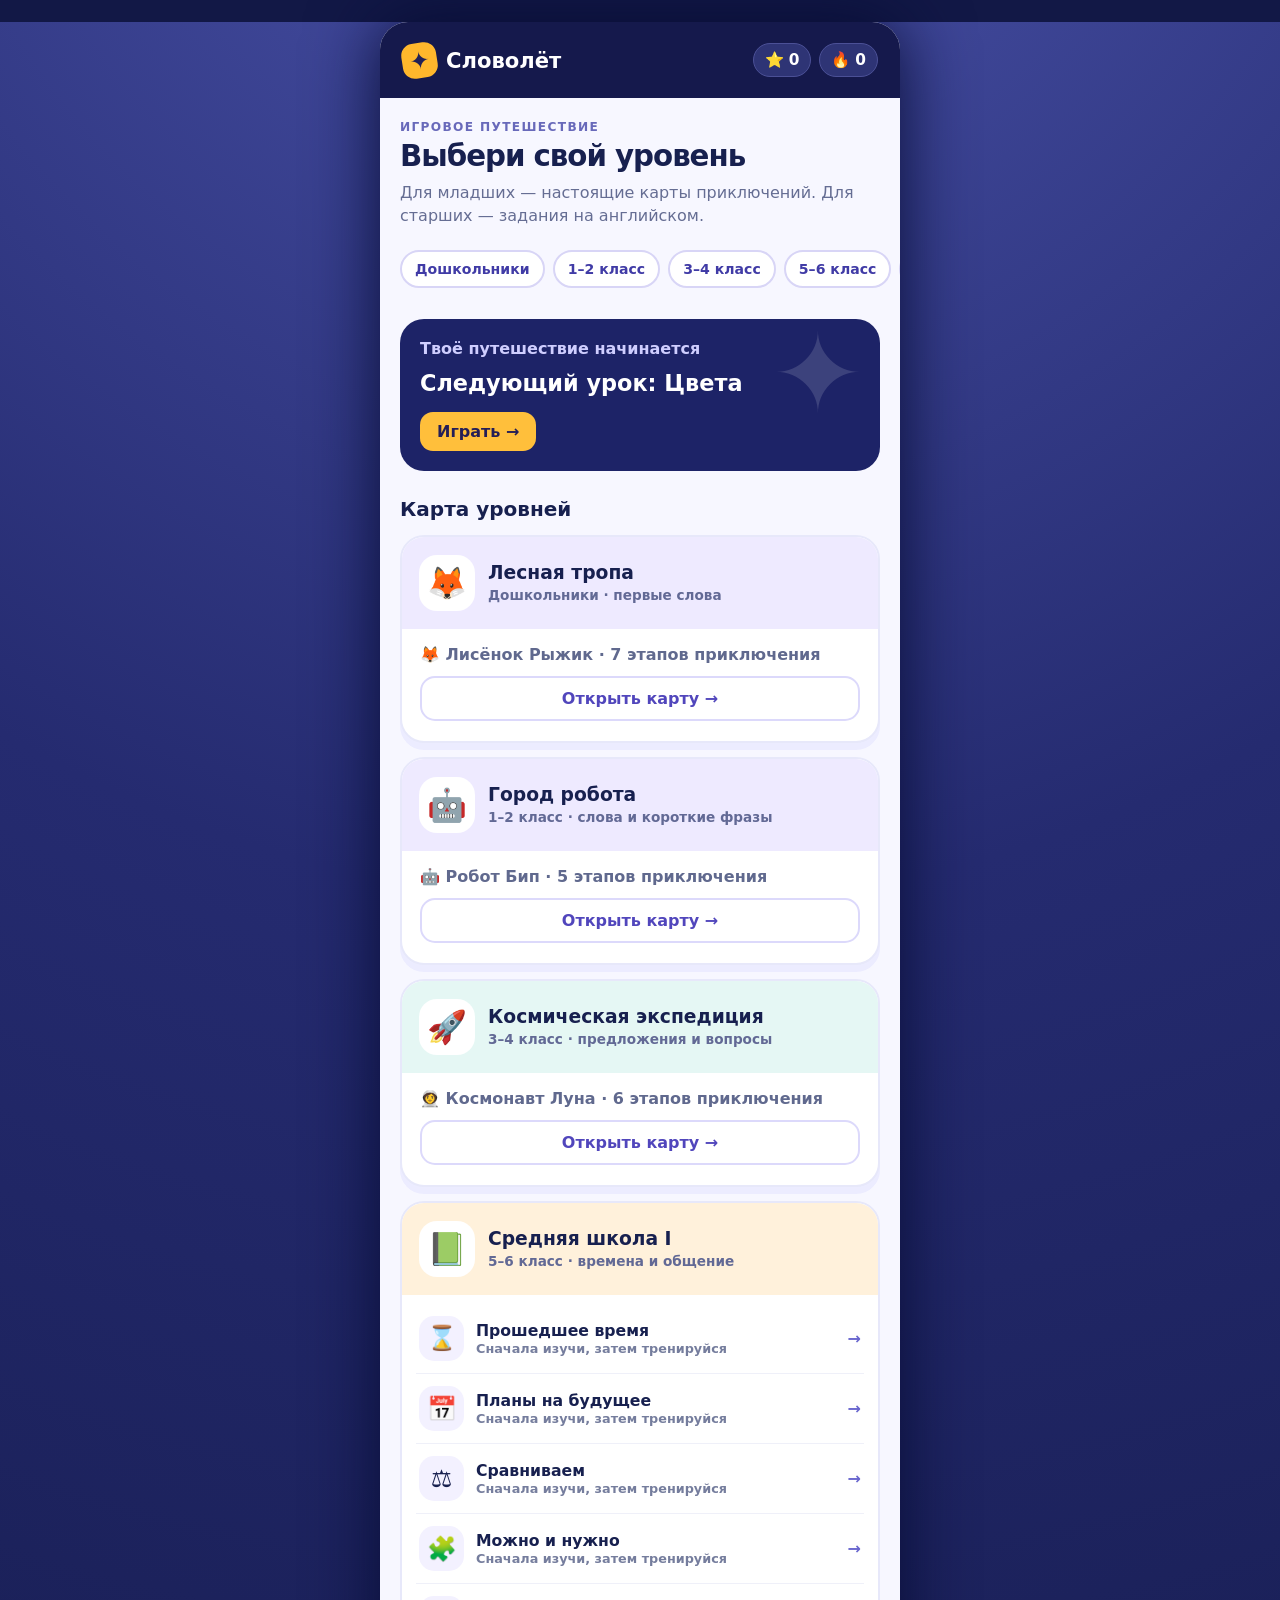
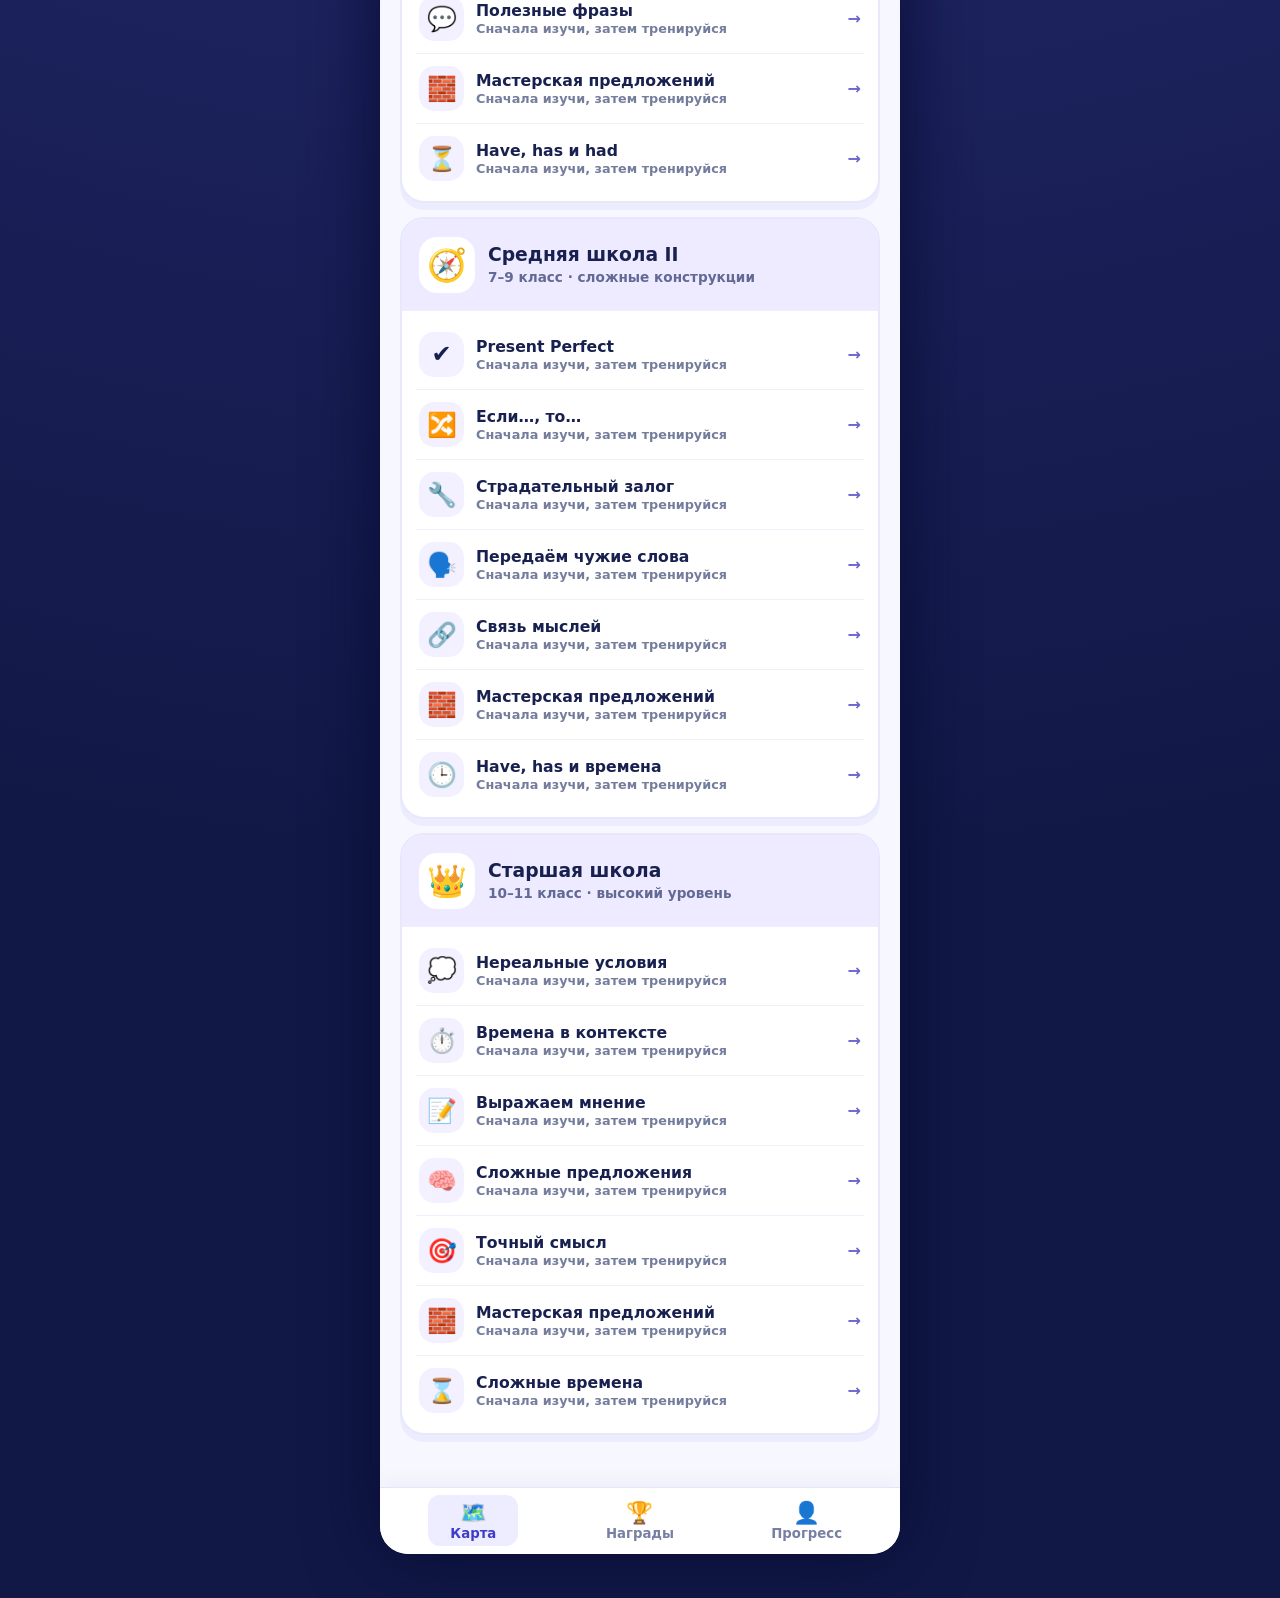
==== commit 4d03b3fd: "Добавить уровни сложности и исключения в 3–11 кл" ====
--- a/Slovolet-offline.html
+++ b/Slovolet-offline.html
@@ -7,7 +7,6 @@
   <meta name="description" content="Словолёт: приключения и задания по английскому от первых слов до 11 класса.">
   <title>Словолёт — играем в английский</title>
   <style>
-
 :root{font-family:Nunito,system-ui,-apple-system,"Segoe UI",sans-serif;color:#17204f;background:#121846;font-size:16px}*{box-sizing:border-box}body{margin:0;min-height:100vh;background:radial-gradient(circle at 50% -12%,#4d56ae 0,#252b70 35%,#121846 78%)}button{font:inherit;cursor:pointer}button:focus-visible{outline:3px solid #ffb737;outline-offset:3px}.app{max-width:520px;min-height:100svh;margin:auto;background:#f7f7ff;position:relative;box-shadow:0 0 70px #070c34;display:flex;flex-direction:column}.topbar{height:76px;flex-shrink:0;background:#15194c;color:white;display:flex;align-items:center;justify-content:space-between;padding:0 22px}.brand{display:flex;gap:9px;align-items:center;background:none;border:0;color:white;font-weight:900;font-size:1.32rem;padding:5px 0}.brand-icon{display:grid;place-items:center;width:35px;height:35px;background:#ffb72c;color:#202057;border-radius:12px;transform:rotate(-9deg);font-size:24px}.top-stats{display:flex;gap:8px}.stat{background:#2e3475;border:1px solid #4b5096;border-radius:40px;padding:7px 11px;color:white;font-size:.96rem;white-space:nowrap}.stat b{font-weight:900}.bottom-nav{position:sticky;bottom:0;z-index:5;display:flex;justify-content:space-around;background:white;border-top:1px solid #e4e6f7;padding:7px 10px max(8px,env(safe-area-inset-bottom));box-shadow:0 -5px 18px #30386c0d}.nav-item{border:0;background:none;color:#7780a4;display:flex;flex-direction:column;align-items:center;gap:1px;min-width:90px;font-weight:900;font-size:.83rem;padding:5px 6px;border-radius:12px}.nav-item>span:first-child{font-size:1.35rem}.nav-item.active{background:#ededff;color:#3e3cc9}main{flex:1;padding:22px 20px 38px}.eyebrow{margin:0 0 6px;text-transform:uppercase;letter-spacing:.11em;font-size:.76rem;font-weight:900;color:#6869ba}.page-title{font-weight:900;letter-spacing:-.035em;font-size:1.83rem;line-height:1.13;margin:0 0 8px}.muted{color:#656d93;line-height:1.45;margin:0}.intro{margin-bottom:23px}.world{background:white;border:2px solid #e7e8fa;border-radius:24px;overflow:hidden;margin:14px 0;box-shadow:0 7px 0 #ececff}.world-head{padding:18px 17px;display:flex;gap:13px;align-items:center;background:#eeeaff}.world:nth-of-type(3) .world-head{background:#e5f7f4}.world:nth-of-type(4) .world-head{background:#fff1db}.world-symbol{font-size:2rem;background:white;width:56px;height:56px;border-radius:18px;display:grid;place-items:center;flex-shrink:0}.world-head h2{font-size:1.17rem;margin:0 0 3px;font-weight:900}.world-head p{font-size:.85rem;margin:0;color:#626995;font-weight:700}.world-badge{margin-left:auto;color:#5a5ba0;font-size:.8rem;font-weight:900;white-space:nowrap}.lesson-list{padding:8px 14px}.lesson-row{border:0;background:white;width:100%;text-align:left;display:flex;align-items:center;gap:12px;padding:11px 3px;min-height:70px;color:#17204f}.lesson-row+ .lesson-row{border-top:1px solid #eff0f9}.lesson-icon{width:45px;height:45px;border-radius:15px;background:#f3f1ff;display:grid;place-items:center;font-size:1.5rem;flex-shrink:0}.lesson-text{flex:1;min-width:0}.lesson-text strong{display:block;font-size:.98rem;font-weight:900}.lesson-text small{display:block;color:#757d9d;font-size:.8rem;font-weight:700;margin-top:1px}.lesson-score{font-weight:900;color:#6865ce;white-space:nowrap}.lesson-row.locked{opacity:.54;cursor:not-allowed}.primary{background:#6355e8;color:white;border:0;border-bottom:5px solid #4639bf;border-radius:17px;padding:14px 20px;font-weight:900;min-height:56px;box-shadow:0 6px 12px #5040bc25}.primary:active{transform:translateY(3px);border-bottom-width:2px}.primary:disabled{background:#a7a9c4;border-color:#888ba7;box-shadow:none;cursor:not-allowed}.wide{width:100%}.secondary{background:white;color:#5146bc;border:2px solid #dcd9fb;border-radius:15px;padding:11px 16px;font-weight:900}.start-card{background:#1d2367;color:white;border-radius:24px;padding:20px;margin-bottom:22px;position:relative;overflow:hidden}.start-card:after{content:'✦';position:absolute;right:16px;top:0;color:#ffffff24;font-size:110px;line-height:1}.start-card>*{position:relative;z-index:1}.start-card p{margin:0 0 12px;color:#cfceff;font-weight:800}.start-card h2{margin:0 0 15px;font-size:1.4rem;line-height:1.2}.start-card button{border:0;border-radius:13px;padding:10px 17px;background:#ffbf3b;color:#241e57;font-weight:900}.play-top{display:flex;align-items:center;gap:13px;margin-bottom:20px}.back{border:0;background:#ecebfb;border-radius:12px;width:43px;height:43px;color:#4644b2;font-weight:900;font-size:1.4rem}.progress-rail{flex:1;height:11px;background:#e3e5f5;border-radius:40px;overflow:hidden}.progress-fill{height:100%;background:#ffba35;border-radius:40px;transition:width .2s}.step{font-weight:900;color:#6e7298;white-space:nowrap}.question-card{background:white;border:2px solid #e7e8f7;border-radius:25px;padding:22px 17px;min-height:270px;box-shadow:0 7px 0 #ececf7;text-align:center;margin-bottom:21px}.question-card .big-emoji{font-size:4.1rem;line-height:1.25;margin:7px 0 8px}.question-card h1{font-size:1.5rem;font-weight:900;line-height:1.24;margin:7px 0 10px}.question-card .target{font-size:1.75rem;font-weight:900;color:#4b45bf;margin:7px 0}.question-card .instruction{font-weight:800;color:#70779b}.sound{margin:9px 0;border:2px solid #dcd9fb;background:#f2f0ff;border-radius:50%;width:50px;height:50px;font-size:1.4rem;color:#554bc6}.options{display:grid;gap:11px}.option{min-height:57px;width:100%;padding:11px 16px;text-align:left;background:#fff;border:2px solid #dfe1f0;border-bottom:4px solid #d9dced;border-radius:15px;color:#252a58;font-size:1.04rem;font-weight:900}.option:hover{border-color:#b7aeff}.option.correct{background:#e9faee;border-color:#4ac77e;color:#145b36}.option.wrong{background:#fff0f0;border-color:#ef7377;color:#99383a}.option:disabled{cursor:default}.feedback{margin:19px 0 0;border-radius:16px;padding:14px 16px;font-weight:800}.feedback.good{background:#e9faee;color:#185d39}.feedback.try{background:#fff2e5;color:#814d13}.play-actions{margin-top:18px}.finish{text-align:center;padding:23px 4px}.finish .trophy{font-size:5rem}.finish h1{font-size:1.9rem;margin:7px 0}.finish p{color:#656d93;font-weight:700}.finish .earned{color:#6548c9;font-size:1.35rem;font-weight:900;margin:18px 0 28px}.section-title{font-weight:900;font-size:1.25rem;margin:26px 0 12px}.reward-grid{display:grid;grid-template-columns:repeat(2,1fr);gap:11px}.reward{background:white;border:2px solid #e8e9f7;border-radius:20px;text-align:center;padding:19px 10px;min-height:143px}.reward .emoji{font-size:2.7rem}.reward strong{display:block;margin:4px 0;font-weight:900}.reward small{color:#70779b;font-weight:700}.reward.dim{filter:grayscale(1);opacity:.5}.info-card{background:#fff;border:2px solid #e8e9f7;border-radius:20px;padding:20px;margin:15px 0}.info-card h2{margin:0 0 8px;font-size:1.12rem}.info-card p{margin:0;color:#656d93;line-height:1.5}.big-number{font-size:2rem;font-weight:900;color:#5648d5;margin-top:7px}.meter{height:13px;background:#e9e9f6;border-radius:20px;overflow:hidden;margin:13px 0 5px}.meter span{height:100%;display:block;background:#ffba36;border-radius:20px}.notice{font-size:.86rem;color:#717895;line-height:1.45}.small-link{border:0;background:transparent;color:#5550bb;text-decoration:underline;font-weight:800;padding:8px 0}.level-note{background:#fff8e9;padding:12px;border-radius:12px;color:#72541a;font-size:.84rem;font-weight:800;margin:0}.setting{display:flex;align-items:center;justify-content:space-between;gap:10px}.setting label{font-weight:900}.setting button{min-width:70px}.empty-space{height:7px}@media(min-width:600px){.app{min-height:900px;margin:22px auto;border-radius:28px;overflow:hidden}.bottom-nav{position:sticky}body{padding-bottom:22px}}@media(prefers-reduced-motion:reduce){*,*:before,*:after{transition:none!important;animation:none!important}}
 .grade-pills{display:flex;gap:8px;overflow-x:auto;margin:-5px -20px 21px;padding:5px 20px 10px;scrollbar-width:thin}.grade-pills button{flex:none;border:2px solid #d8d5f6;background:white;color:#403ba6;border-radius:30px;padding:9px 13px;font-weight:900;font-size:.88rem}.world{scroll-margin-top:12px}.lesson-tip{background:#ecebff;color:#373285;padding:12px 14px;border-radius:14px;font-weight:800;line-height:1.45;font-size:.9rem;margin:0 0 15px}.question-card:not(:has(.big-emoji)){min-height:205px;display:flex;align-items:center;justify-content:center;flex-direction:column}.question-card .target{font-size:clamp(1.18rem,5vw,1.75rem);overflow-wrap:anywhere}.option{line-height:1.35;overflow-wrap:anywhere}.world-head>div{min-width:0}.world-head p{line-height:1.35}
 .feedback .why{display:block;margin-top:8px;font-size:.93rem;line-height:1.45;font-weight:700}
@@ -20,6 +19,9 @@
 .study-eyebrow{margin:18px 0 6px}.study-rule{margin:18px 0 0}.study-list{display:grid;gap:10px}.study-item{display:flex;align-items:center;gap:12px;background:#fff;border:2px solid #e7e8f7;border-radius:17px;padding:12px}.study-emoji{font-size:1.7rem;width:36px;text-align:center;flex-shrink:0}.study-item>div{flex:1;min-width:0}.study-item strong,.study-item span:not(.study-emoji),.study-item small{display:block;overflow-wrap:anywhere}.study-item strong{font-weight:900;color:#303177}.study-item div span{color:#505a80;font-weight:800;margin-top:2px}.study-item small{color:#6a7293;line-height:1.35;margin-top:5px}.study-sound{width:40px;height:40px;flex:none;font-size:1.05rem;margin:0}.study-footer{position:sticky;bottom:0;background:linear-gradient(#f7f7ff00,#f7f7ff 22%);padding:17px 0 max(12px,env(safe-area-inset-bottom));z-index:2}.review-row{display:flex;width:100%;justify-content:space-between;text-align:left;gap:10px;border:0;border-top:1px solid #eeeef7;background:white;color:#3934a5;padding:13px 0;font-weight:900}.review-row:first-of-type{margin-top:14px}.review-row span{white-space:nowrap}.board-action+#boardLearn{margin:-5px 0 12px}
 @media(max-width:520px){.challenge-sheet{max-height:68svh;padding:10px 14px max(12px,env(safe-area-inset-bottom));border-radius:18px 18px 0 0}.challenge-sheet .walk-hint{font-size:.78rem;margin-bottom:4px}.challenge-sheet .question-card{padding:2px 6px 4px;margin-bottom:4px}.challenge-sheet .question-card .big-emoji{font-size:1.8rem;line-height:1}.challenge-sheet .question-card .target{font-size:clamp(1rem,4vw,1.35rem)}.challenge-sheet .sound{width:34px;height:34px;margin:2px 0}.challenge-sheet .option{min-height:40px;padding:6px 9px;font-size:.86rem}.challenge-sheet .compact-options{grid-template-columns:repeat(2,minmax(0,1fr))}.challenge-sheet .primary{min-height:42px;margin-top:7px}.challenge-sheet .feedback{margin-top:6px;padding:7px 9px}.challenge-sheet .change-task{min-height:28px;padding:2px 5px;margin:0 0 3px auto}}
 @media(max-width:520px){.app:has(.playing-map) .topbar{display:none}.playing-map{padding:9px 12px 0}.playing-map .board-heading{margin-bottom:5px}.playing-map .adventure-map{width:min(38vw,145px);margin:0 auto;box-shadow:0 3px 12px #171d5c35}.playing-map .board-cell{width:15px;height:15px;font-size:.53rem;border-width:1px}.playing-map .board-hero{font-size:1.8rem}.playing-map .map-picture img{object-fit:fill}}
+.stage-label{display:inline-block;margin:2px 0 12px;padding:7px 12px;border-radius:999px;background:#fff1d4;color:#68451d;font-weight:900;font-size:.84rem;line-height:1.3}
+.exception-list{display:grid;gap:9px}.exception-item{display:grid;gap:3px;background:#fff9e9;border:2px solid #f2dfae;border-radius:15px;padding:11px 14px}.exception-item strong{color:#4b358c;font-size:1.05rem}.exception-item span{font-weight:800;color:#60577b}.exception-item small{color:#735e3b;line-height:1.4}
+@media(max-width:520px){main:not(.playing-map){padding:15px 16px 24px}.play-top{margin-bottom:10px}.stage-label{margin:0 0 8px}.lesson-tip{padding:9px 11px;margin-bottom:10px}.workshop-card{min-height:0!important;padding:12px;margin-bottom:12px}.word-bank{gap:6px;padding:9px}.selected-words{gap:6px;padding:8px}.word-chip{min-height:36px;padding:6px 9px}.workshop-card .translation{margin:3px 0 7px}.play-actions{margin-top:11px}}
 
 </style>
 </head>
@@ -60,7 +62,17 @@
     {id:'grade34-questions',name:'Вопросы о себе',icon:'❔',tip:'В вопросах с you часто используем do: Do you like…?',items:[['Do you like music?','Тебе нравится музыка?'],['Where do you live?','Где ты живёшь?'],['What time is it?','Который час?'],['Can you ride a bike?','Ты умеешь кататься на велосипеде?'],['What is your favourite game?','Какая твоя любимая игра?'],['How old is your brother?','Сколько лет твоему брату?'],['Does she speak English?','Она говорит по-английски?'],['When do you get up?','Когда ты встаёшь?']]},
     {id:'grade34-present',name:'Сейчас или обычно?',icon:'⏳',tip:'I read — обычно. I am reading — прямо сейчас.',items:[['I read every day.','Я читаю каждый день.'],['I am reading now.','Я читаю сейчас.'],['She plays on Sundays.','Она играет по воскресеньям.'],['She is playing now.','Она играет сейчас.'],['They walk to school on Mondays.','Они ходят в школу пешком по понедельникам.'],['They are walking to school now.','Они идут в школу пешком сейчас.'],['He draws pictures every week.','Он рисует картины каждую неделю.'],['He is drawing a picture.','Он рисует картину сейчас.']]},
     {id:'grade34-possessive',name:'Чьи это вещи?',icon:'🎒',tip:'My — мой, his — его, her — её, our — наш.',items:[['This is my pencil.','Это мой карандаш.'],['That is his jacket.','Это его куртка.'],['Her bag is blue.','Её сумка синяя.'],['Our classroom is big.','Наш класс большой.'],['Your book is on the table.','Твоя книга на столе.'],['Their house is near the park.','Их дом рядом с парком.'],['These are my shoes.','Это мои туфли.'],['His bike is new.','Его велосипед новый.']]},
-    {id:'grade34-past',name:'Что было вчера?',icon:'🕰️',tip:'Yesterday означает «вчера». В прошедшем времени play становится played, go — went.',items:[['I played yesterday.','Я играл вчера.'],['We went to the park.','Мы ходили в парк.'],['She watched a film.','Она посмотрела фильм.'],['He had a good day.','У него был хороший день.'],['They visited their grandparents.','Они навестили бабушку и дедушку.'],['I saw a rainbow.','Я увидел радугу.'],['She made a cake.','Она испекла торт.'],['He read a story last night.','Он прочитал рассказ вчера вечером.']]}
+    {id:'grade34-past',name:'Что было вчера?',icon:'🕰️',tip:'Yesterday означает «вчера». В прошедшем времени play становится played, go — went.',items:[['I played yesterday.','Я играл вчера.'],['We went to the park.','Мы ходили в парк.'],['She watched a film.','Она посмотрела фильм.'],['He had a good day.','У него был хороший день.'],['They visited their grandparents.','Они навестили бабушку и дедушку.'],['I saw a rainbow.','Я увидел радугу.'],['She made a cake.','Она испекла торт.'],['He read a story last night.','Он прочитал рассказ вчера вечером.']]},
+    {id:'grade34-bridge',name:'Собери предложение',icon:'🧱',tip:'Сначала выбери форму глагола, а затем собери целое предложение. Это подготовка к урокам 5–6 класса.',tasks:[
+      {kind:'edit',sentence:'She ___ to school every day.',translation:'Она каждый день ходит в школу.',answer:'goes',choices:['go','goes','went','going'],explanation:'С she в Present Simple: go → goes.'},
+      {kind:'edit',sentence:'They ___ playing now.',translation:'Они сейчас играют.',answer:'are',choices:['am','is','are','do'],explanation:'С they употребляем are: they are playing.'},
+      {kind:'edit',sentence:'I ___ my friend yesterday.',translation:'Я вчера видел своего друга.',answer:'saw',choices:['see','sees','saw','seeing'],explanation:'Yesterday — прошлое время; see → saw.'},
+      {kind:'edit',sentence:'___ you like cats?',translation:'Тебе нравятся кошки?',answer:'Do',choices:['Do','Does','Are','Is'],explanation:'Вопрос в Present Simple с you начинается с Do.'},
+      {kind:'edit',sentence:'He ___ a new bike.',translation:'У него есть новый велосипед.',answer:'has',choices:['have','has','had','having'],explanation:'С he в настоящем времени ставим has.'},
+      {kind:'edit',sentence:'We ___ to the park yesterday.',translation:'Мы вчера ходили в парк.',answer:'went',choices:['go','goes','went','going'],explanation:'Неправильный глагол: go → went.'},
+      {kind:'order',translation:'Она сейчас читает книгу.',words:['She','is','reading','a','book','now.'],explanation:'Для действия прямо сейчас: she is reading.'},
+      {kind:'order',translation:'Мы видели собаку вчера.',words:['We','saw','a','dog','yesterday.'],explanation:'Прошедшая форма see — saw.'}
+    ]}
   ]},
   {name:'Средняя школа I', ages:'5–6 класс · времена и общение', icon:'📗', lessons:[
     {id:'grade56-past',name:'Прошедшее время',icon:'⌛',tip:'В Past Simple правильный глагол получает -ed, а неправильные формы нужно запомнить.',items:[['I visited my grandma.','Я навестил бабушку.'],['She bought a ticket.','Она купила билет.'],['They saw a rainbow.','Они увидели радугу.'],['We did our homework.','Мы сделали домашнее задание.']]},
@@ -88,7 +100,9 @@
       {kind:'edit',sentence:'I ___ finished my homework.',translation:'Я уже закончил домашнее задание.',answer:'have',choices:['has','have','had','having'],explanation:'В Present Perfect с I: have + третья форма finished.'},
       {kind:'edit',sentence:'She ___ already eaten lunch.',translation:'Она уже пообедала.',answer:'has',choices:['have','has','had','having'],explanation:'В Present Perfect с she: has + третья форма eaten.'},
       {kind:'edit',sentence:'He ___ a cold last week.',translation:'На прошлой неделе он простудился.',answer:'had',choices:['has','have','had','having'],explanation:'Last week — прошлое, значит had.'},
-      {kind:'edit',sentence:'You ___ got a beautiful drawing.',translation:'У тебя красивый рисунок.',answer:'have',choices:['has','had','have','having'],explanation:'С you всегда используем have.'}
+      {kind:'edit',sentence:'You ___ got a beautiful drawing.',translation:'У тебя красивый рисунок.',answer:'have',choices:['has','had','have','having'],explanation:'С you всегда используем have.'},
+      {kind:'order',translation:'У неё есть новый велосипед.',words:['She','has','a','new','bicycle.'],explanation:'С she используем has.'},
+      {kind:'order',translation:'Вчера у нас был урок.',words:['We','had','a','lesson','yesterday.'],explanation:'В прошедшем времени для всех лиц ставим had.'}
     ]}
   ]},
   {name:'Средняя школа II', ages:'7–9 класс · сложные конструкции', icon:'🧭', lessons:[
@@ -117,7 +131,9 @@
       {kind:'edit',sentence:'___ you ever visited London?',translation:'Ты когда-нибудь бывал в Лондоне?',answer:'Have',choices:['Has','Have','Had','Did'],explanation:'Вопрос к you в Present Perfect начинается с Have.'},
       {kind:'edit',sentence:'She ___ not finished yet.',translation:'Она ещё не закончила.',answer:'has',choices:['have','has','had','does'],explanation:'Yet в этом контексте подходит к Present Perfect: has not finished.'},
       {kind:'edit',sentence:'When I called, they ___ already gone.',translation:'Когда я позвонил, они уже ушли.',answer:'had',choices:['have','has','had','were'],explanation:'Они ушли раньше звонка: had gone.'},
-      {kind:'edit',sentence:'I ___ never eaten sushi.',translation:'Я никогда не ел суши.',answer:'have',choices:['has','have','had','am'],explanation:'Опыт к настоящему моменту: I have never eaten.'}
+      {kind:'edit',sentence:'I ___ never eaten sushi.',translation:'Я никогда не ел суши.',answer:'have',choices:['has','have','had','am'],explanation:'Опыт к настоящему моменту: I have never eaten.'},
+      {kind:'order',translation:'Она уже потеряла ключи.',words:['She','has','already','lost','her','keys.'],explanation:'Present Perfect: has + третья форма lost.'},
+      {kind:'order',translation:'Когда я пришёл, они уже ушли.',words:['When','I','arrived,','they','had','already','left.'],explanation:'Действие had left произошло раньше I arrived.'}
     ]}
   ]},
   {name:'Старшая школа', ages:'10–11 класс · высокий уровень', icon:'👑', lessons:[
@@ -146,7 +162,9 @@
       {kind:'edit',sentence:'She ___ have called us earlier.',translation:'Ей следовало позвонить нам раньше.',answer:'should',choices:['will','might','should','has'],explanation:'Should have + третья форма выражает сожаление или совет задним числом.'},
       {kind:'edit',sentence:'By 2030, he ___ been teaching for twenty years.',translation:'К 2030 году он будет преподавать уже двадцать лет.',answer:'will have',choices:['has','had','will have','would have'],explanation:'Future Perfect Continuous показывает длительность к моменту в будущем.'},
       {kind:'edit',sentence:'I have never ___ such a difficult puzzle.',translation:'Я никогда не решал такую сложную головоломку.',answer:'solved',choices:['solve','solving','solved','solves'],explanation:'После have в Present Perfect нужна третья форма — solved.'},
-      {kind:'edit',sentence:'If we had left earlier, we ___ caught the train.',translation:'Если бы мы вышли раньше, мы бы успели на поезд.',answer:'would have',choices:['will have','would have','have','had'],explanation:'Нереальное условие в прошлом: had left + would have caught.'}
+      {kind:'edit',sentence:'If we had left earlier, we ___ caught the train.',translation:'Если бы мы вышли раньше, мы бы успели на поезд.',answer:'would have',choices:['will have','would have','have','had'],explanation:'Нереальное условие в прошлом: had left + would have caught.'},
+      {kind:'order',translation:'К пятнице они уже закончат проект.',words:['They','will','have','finished','the','project','by','Friday.'],explanation:'Will have finished — результат к сроку в будущем.'},
+      {kind:'order',translation:'Если бы мы вышли раньше, мы бы успели на поезд.',words:['If','we','had','left','earlier,','we','would','have','caught','the','train.'],explanation:'Had left + would have caught — условие в прошлом.'}
     ]}
   ]}
 ];
@@ -166,6 +184,18 @@
   'grade1011-argument':[['Nevertheless, we decided to continue.','Тем не менее мы решили продолжить.'],['In addition, the plan saves time.','Кроме того, этот план экономит время.']],
   'grade1011-relative':[['The teacher whose class won was delighted.','Учитель, чей класс победил, был рад.'],['The city where I grew up has changed.','Город, в котором я вырос, изменился.']],
   'grade1011-nuance':[['He cannot have seen us.','Он никак не мог нас увидеть.'],['She could have asked for help.','Она могла бы попросить о помощи.']]
+};
+const exceptions = {
+  'grade34-routine':[['go → goes','ходит','После he/she у go добавляется -es.'],['do → does','делает','После he/she у do особая форма does.']],
+  'grade34-past':[['go → went','идти → ходил','В прошлом go не превращается в goed.'],['see → saw','видеть → видел','Прошедшая форма see — saw.'],['have → had','иметь → имел','Had — прошедшая форма have и has.'],['read → read','читать → читал','Пишется одинаково, но в прошлом произносится как «ред».']],
+  'grade34-bridge':[['go → went','идти → ходил','Went пригодится в последнем задании.'],['see → saw','видеть → видел','Saw пригодится при сборке предложения.']],
+  'grade56-past':[['buy → bought','покупать → купил','В прошлом не говорим buyed.'],['write → wrote','писать → написал','Прошедшая форма write — wrote.'],['find → found','находить → нашёл','Прошедшая форма find — found.']],
+  'grade56-comparison':[['good → better','хороший → лучше','Сравнительная степень не gooder.']],
+  'grade56-have':[['have / has → had','иметь → имел','В прошлом для всех лиц одна форма — had.'],['eat → ate → eaten','есть → ел → съеденный','После has в Present Perfect нужна третья форма eaten.']],
+  'grade79-perfect':[['be → was/were → been','быть → был → был','После have/has используем been.'],['break → broke → broken','ломать → сломал → сломанный','После has нужна третья форма broken.']],
+  'grade79-passive':[['build → built → built','строить → построил → построенный','В пассивном залоге: was built.'],['send → sent → sent','отправлять → отправил → отправленный','В пассивном залоге: was sent.']],
+  'grade1011-conditionals':[['be → were','быть → был бы','В условии If I were you употребляем were.']],
+  'grade1011-tenses':[['leave → left → left','уходить → ушёл → ушедший','После had нужна третья форма left.']]
 };
 const itemBank=lesson=>[...lesson.items,...(extraItems[lesson.id]||[])];
 const explanations = {
@@ -209,11 +239,16 @@
    const answer=task.kind==='edit'?task.answer:task.words.join(' ');if(q.english!==(task.kind==='edit'?task.sentence.replace('___',answer):answer))return null;
    return {kind:task.kind,taskIndex:q.taskIndex,english:q.english,russian:task.translation,sentence:task.sentence,answer,choices:q.choices,explanation:task.explanation};
   }
+  if(q.kind==='order'&&q.source==='item'){
+   const item=itemBank(lesson).find(x=>x[0]===q.english);if(!item)return null;
+   const words=item[0].split(/\s+/);if(words.length<4||!Array.isArray(q.choices)||q.choices.length!==words.length||[...q.choices].sort().join('\u0000')!==[...words].sort().join('\u0000'))return null;
+   return {kind:'order',source:'item',english:item[0],russian:item[1],answer:item[0],choices:q.choices,explanation:explanations[item[0]]||lesson.tip};
+  }
   if(typeof q.reverse!=='boolean')return null;const bank=itemBank(lesson),item=bank.find(x=>x[0]===q.english);if(!item)return null;const valid=bank.map(x=>x[q.reverse?0:1]);if(!Array.isArray(q.choices)||q.choices.length!==4||new Set(q.choices).size!==4||q.choices.some(x=>!valid.includes(x))||!q.choices.includes(item[q.reverse?0:1]))return null;return {english:item[0],russian:item[1],emoji:item[2],explanation:explanations[item[0]],reverse:q.reverse,answer:item[q.reverse?0:1],choices:q.choices}};
  if(!Array.isArray(raw.questions)||raw.questions.length<1||raw.questions.length>64)return null;const questions=raw.questions.map(question);if(questions.some(q=>!q))return null;
  const mistakes=Array.isArray(raw.mistakes)?raw.mistakes.map(question):[];if(mistakes.length>64||mistakes.some(q=>!q))return null;
  const index=raw.index,steps=raw.steps,correct=raw.correct,selected=raw.selected;
- if(!Number.isInteger(index)||index<0||index>10000||(!world.steps||raw.practice)&&index>=questions.length||!Number.isInteger(steps)||steps<0||steps>(world.steps||0)||!Number.isInteger(correct)||correct<0||correct>index+1||selected!==null&&(!Number.isInteger(selected)||selected<0||selected>3))return null;
+ if(!Number.isInteger(index)||index<0||index>10000||(!world.steps||raw.practice||lesson.tasks)&&index>=questions.length||!Number.isInteger(steps)||steps<0||steps>(world.steps||0)||!Number.isInteger(correct)||correct<0||correct>index+1||selected!==null&&(!Number.isInteger(selected)||selected<0||selected>3))return null;
  const current=questions[index%questions.length],draft=raw.draft??null;
  if(current.kind==='edit'&&draft!==null&&(!Number.isInteger(draft)||draft<0||draft>=4))return null;
  if(current.kind==='order'&&draft!==null&&(!Array.isArray(draft)||draft.some(n=>!Number.isInteger(n)||n<0||n>=current.choices.length)||new Set(draft).size!==draft.length))return null;
@@ -226,7 +261,7 @@
 function save(){try{localStorage.setItem('slovolet-v1',JSON.stringify(state))}catch{}}
 function saveSession(){if(!session)return;try{localStorage.setItem('slovolet-session-v1',JSON.stringify({lessonId:session.lesson.id,questions:session.questions,index:session.index,correct:session.correct,steps:session.steps,selected:session.selected,draft:session.draft,mistakes:session.mistakes,practice:session.practice}))}catch{}}
 function clearSession(){try{localStorage.removeItem('slovolet-session-v1')}catch{}}
-function updateChrome(){main.classList.toggle('playing-map',Boolean(session?.world?.steps&&!session.practice));document.querySelector('.bottom-nav').classList.toggle('hidden-while-playing',Boolean(session?.world?.steps&&!session.practice));document.getElementById('starCount').textContent=total(state);document.getElementById('streakCount').textContent=state.streak;document.querySelectorAll('.nav-item').forEach(b=>b.classList.toggle('active',b.dataset.view===view&&!session))}
+function updateChrome(){main.classList.toggle('playing-map',Boolean(session?.world?.steps&&!session.practice&&!session.lesson.tasks));document.querySelector('.bottom-nav').classList.toggle('hidden-while-playing',Boolean(session?.world?.steps&&!session.practice&&!session.lesson.tasks));document.getElementById('starCount').textContent=total(state);document.getElementById('streakCount').textContent=state.streak;document.querySelectorAll('.nav-item').forEach(b=>b.classList.toggle('active',b.dataset.view===view&&!session))}
 function render(){updateChrome();if(session){renderQuestion();return}if(view==='rewards')renderRewards();else if(view==='profile')renderProfile();else if(view==='board')renderWorldBoard(selectedWorld);else renderMap()}
 const mapRoutes={
  forest:[[50,94],[70,82],[31,72],[68,61],[34,50],[71,38],[33,26],[64,12]],
@@ -268,7 +303,8 @@
  const lesson=lessons.find(l=>l.id===id);if(!lesson)return;
  const world=worlds.find(w=>w.lessons.includes(lesson));session=null;view='study';updateChrome();
  const entries=lesson.tasks?lesson.tasks.map(t=>({english:t.kind==='edit'?t.sentence.replace('___',t.answer):t.words.join(' '),russian:t.translation,note:t.explanation})):itemBank(lesson).map(item=>({english:item[0],russian:item[1],emoji:item[2],note:explanations[item[0]]}));
- main.innerHTML=`<button type="button" class="secondary" id="studyBack">← К урокам</button><p class="eyebrow study-eyebrow">${world.ages}</p><h1 class="page-title">${lesson.icon} ${lesson.name}</h1><p class="muted">Сначала посмотри примеры. Нажми 🔊, чтобы услышать английский, затем переходи к заданиям.</p><div class="lesson-tip study-rule">💡 ${lesson.tip}</div><h2 class="section-title">Разбираем вместе</h2><div class="study-list">${entries.map((entry,i)=>`<article class="study-item"><span class="study-emoji" aria-hidden="true">${entry.emoji||'✦'}</span><div><strong>${entry.english}</strong><span>${entry.russian}</span>${entry.note?`<small>${entry.note}</small>`:''}</div><button class="sound study-sound" type="button" data-say="${i}" aria-label="Послушать: ${entry.english}">🔊</button></article>`).join('')}</div><div class="study-footer"><button class="primary wide" type="button" id="studyStart">${readSession()?.lesson.id===id?'Продолжить задания →':'Потренироваться →'}</button></div>`;
+ const special=exceptions[id]||[];
+ main.innerHTML=`<button type="button" class="secondary" id="studyBack">← К урокам</button><p class="eyebrow study-eyebrow">${world.ages}</p><h1 class="page-title">${lesson.icon} ${lesson.name}</h1><p class="muted">Сначала посмотри примеры. Нажми 🔊, чтобы услышать английский, затем переходи к заданиям.</p><div class="lesson-tip study-rule">💡 ${lesson.tip}</div>${special.length?`<h2 class="section-title">Запомни исключения</h2><div class="exception-list">${special.map(([form,meaning,note])=>`<article class="exception-item"><strong>${form}</strong><span>${meaning}</span><small>${note}</small></article>`).join('')}</div>`:''}<h2 class="section-title">Разбираем вместе</h2><div class="study-list">${entries.map((entry,i)=>`<article class="study-item"><span class="study-emoji" aria-hidden="true">${entry.emoji||'✦'}</span><div><strong>${entry.english}</strong><span>${entry.russian}</span>${entry.note?`<small>${entry.note}</small>`:''}</div><button class="sound study-sound" type="button" data-say="${i}" aria-label="Послушать: ${entry.english}">🔊</button></article>`).join('')}</div><div class="study-footer"><button class="primary wide" type="button" id="studyStart">${readSession()?.lesson.id===id?'Продолжить задания →':'Потренироваться →'}</button></div>`;
  main.querySelector('#studyBack').onclick=()=>returnToLevel(lesson);
  main.querySelectorAll('[data-say]').forEach(b=>b.onclick=()=>speak(entries[Number(b.dataset.say)].english));
  main.querySelector('#studyStart').onclick=()=>{const saved=readSession();saved?.lesson.id===id?continueSession(saved):start(id)};
@@ -279,7 +315,19 @@
 function shuffle(a){for(let i=a.length-1;i>0;i--){const j=Math.floor(Math.random()*(i+1));[a[i],a[j]]=[a[j],a[i]]}return a}
 function taskQuestion(l,i){const t=l.tasks[i];return {kind:t.kind,taskIndex:i,english:t.kind==='edit'?t.sentence.replace('___',t.answer):t.words.join(' '),russian:t.translation,sentence:t.sentence,answer:t.kind==='edit'?t.answer:t.words.join(' '),choices:shuffle([...(t.kind==='edit'?t.choices:t.words)]),explanation:t.explanation}}
 function translationQuestion(l,item,reverse){const bank=itemBank(l),other=shuffle(bank.filter(x=>x[0]!==item[0]));const pool=[item,...other.slice(0,3)];return {english:item[0],russian:item[1],emoji:item[2],explanation:explanations[item[0]],reverse,answer:item[reverse?0:1],choices:shuffle(pool.map(x=>x[reverse?0:1]))}}
-function makeQuestions(l,walk=false){if(l.tasks)return shuffle(l.tasks.map((_,i)=>i)).slice(0,8).map(i=>taskQuestion(l,i));const bank=shuffle(itemBank(l)),examples=Array.from({length:8},(_,i)=>bank[i%bank.length]);return shuffle([...examples.slice(0,4).map(item=>translationQuestion(l,item,false)),...examples.slice(4).map(item=>translationQuestion(l,item,true))])}
+function orderQuestion(l,item){return {kind:'order',source:'item',english:item[0],russian:item[1],answer:item[0],choices:shuffle(item[0].split(/\s+/)),explanation:explanations[item[0]]||l.tip}}
+function isAdvanced(l){return worlds.slice(3).some(w=>w.lessons.includes(l))}
+function stageLabel(s){if(s.practice)return '';if(s.lesson.id==='grade34-bridge')return `<p class="stage-label">${s.index<6?'① Выбери нужную форму':'② Собери предложение'}</p>`;if(!isAdvanced(s.lesson))return '';return `<p class="stage-label">${s.index<3?`① Разминка · ${s.lesson.tasks?'выбери форму':'выбери перевод'}`:s.index<6?`② Практика · ${s.lesson.tasks?'вставь нужное слово':'переведи на английский'}`:'③ Вызов · собери предложение'}</p>`}
+function makeQuestions(l,walk=false){
+ if(l.tasks){
+  if(!isAdvanced(l))return (l.id==='grade34-bridge'?l.tasks.map((_,i)=>i):shuffle(l.tasks.map((_,i)=>i)).slice(0,8)).map(i=>taskQuestion(l,i));
+  const edits=l.tasks.map((t,i)=>t.kind==='edit'?i:null).filter(i=>i!==null),orders=l.tasks.map((t,i)=>t.kind==='order'?i:null).filter(i=>i!==null);
+  const split=Math.ceil(edits.length/2);return [...shuffle(edits.slice(0,split)).slice(0,3),...shuffle(edits.slice(split)).slice(0,3),...shuffle(orders).slice(0,2)].map(i=>taskQuestion(l,i));
+ }
+ const bank=shuffle(itemBank(l));
+ if(isAdvanced(l)){const first=Array.from({length:3},(_,i)=>bank[i%bank.length]),second=Array.from({length:3},(_,i)=>bank[(i+3)%bank.length]),hard=shuffle(bank.filter(x=>x[0].split(/\s+/).length>=4)).slice(0,2);return [...first.map(item=>translationQuestion(l,item,false)),...second.map(item=>translationQuestion(l,item,true)),...hard.map(item=>orderQuestion(l,item))]}
+ const examples=Array.from({length:8},(_,i)=>bank[i%bank.length]);return shuffle([...examples.slice(0,4).map(item=>translationQuestion(l,item,false)),...examples.slice(4).map(item=>translationQuestion(l,item,true))]);
+}
 function replaceQuestion(){const s=session;if(!s||s.selected!==null)return;const index=s.index%s.questions.length,current=s.questions[index];let replacement;
  if(s.lesson.tasks){const unused=s.lesson.tasks.map((_,i)=>i).filter(i=>!s.questions.some(q=>q.taskIndex===i));if(unused.length)replacement=taskQuestion(s.lesson,unused[Math.floor(Math.random()*unused.length)])}
  else{const unused=itemBank(s.lesson).filter(item=>!s.questions.some(q=>q.english===item[0]));if(unused.length)replacement=translationQuestion(s.lesson,unused[Math.floor(Math.random()*unused.length)],current.reverse)}
@@ -302,26 +350,26 @@
  requestAnimationFrame(()=>{const hero=main.querySelector('#boardHero');if(fromPosition!==undefined){const p=mapPoint(world,position,total);hero.style.left=p.x+'%';hero.style.top=p.y+'%'}if(window.matchMedia('(max-width: 520px)').matches)return;const rect=hero.getBoundingClientRect();const delta=rect.top-window.innerHeight*.2;if(Math.abs(delta)>10)window.scrollBy({top:delta,behavior:fromPosition===undefined?'instant':'smooth'})});
 }
 function renderQuestion(fromPosition){
- const s=session,walk=Boolean(s.world?.steps&&!s.practice),q=s.questions[s.index%s.questions.length],len=s.questions.length;
+ const s=session,walk=Boolean(s.world?.steps&&!s.practice&&!s.lesson.tasks),q=s.questions[s.index%s.questions.length],len=s.questions.length;
  if(walk){renderWalkQuestion(s,fromPosition);return}
  if(q.kind){renderWorkshop(s,q);return}
  const progress=walk?s.steps:s.index,goal=walk?s.world.steps:len;
  const path=walk?`<div class="walk-scene ${s.world.setting}" role="img" aria-label="${s.world.name}: герой прошёл ${s.steps} из ${goal} шагов"><div class="scene-label">${s.world.setting==='forest'?'🌲 Лесная тропа 🌳':s.world.setting==='city'?'🏘️ Город приключений 🏙️':'✨ Космический путь 🌟'}</div><div class="walk-path">${Array.from({length:goal+1},(_,n)=>`<span class="path-node ${n===s.steps?'here':n<s.steps?'passed':''}" aria-hidden="true">${n===s.steps?s.world.character:n===goal?s.world.destination:n<s.steps?'✓':'·'}</span>`).join('')}</div><p>${s.steps===goal?'Цель достигнута!':`До цели ещё ${goal-s.steps} ${goal-s.steps===1?'шаг':'шага'}`}</p></div>`:'';
- main.innerHTML=`<div class="play-top"><button type="button" class="back" id="leave" aria-label="К урокам этого уровня">×</button><div class="progress-rail" role="progressbar" aria-label="Прогресс урока" aria-valuenow="${progress}" aria-valuemin="0" aria-valuemax="${goal}"><div class="progress-fill" style="width:${progress/goal*100}%"></div></div><span class="step">${walk?`${s.steps}/${goal} шагов`:`${s.index+1}/${len}`}</span></div><p class="eyebrow">${s.lesson.name}</p>${path}${s.lesson.tip?`<p class="lesson-tip">💡 ${s.lesson.tip}</p>`:''}<section class="question-card">${q.emoji?`<div class="big-emoji" aria-hidden="true">${q.emoji}</div>`:''}<p class="instruction">${q.reverse?'Как сказать по-английски?':'Что это значит?'}</p><h1 class="target">${q.reverse?q.russian:q.english}</h1><button type="button" class="sound" id="speak" aria-label="Послушать английское произношение" title="Послушать слово">🔊</button></section>${s.selected===null?'<button class="change-task" id="changeTask" type="button">↻ Другое задание</button>':''}<div class="options">${q.choices.map((c,i)=>`<button class="option" data-choice="${i}" type="button" ${s.selected!==null?'disabled':''}>${c}</button>`).join('')}</div><div id="result"></div><div class="play-actions"><button type="button" class="primary wide" id="next" ${s.selected===null?'disabled':''}>${walk?s.steps===goal?'Завершить маршрут':'Дальше →':s.index===len-1?'Завершить урок':'Дальше →'}</button></div>`;
- main.querySelector('#leave').onclick=()=>returnToLevel(s.lesson);main.querySelector('#speak').onclick=()=>speak(q.english);if(s.selected===null)main.querySelector('#changeTask').onclick=replaceQuestion;main.querySelectorAll('[data-choice]').forEach(b=>b.onclick=()=>choose(Number(b.dataset.choice)));main.querySelector('#next').onclick=next;if(s.selected!==null)paintAnswer();
+ main.innerHTML=`<div class="play-top"><button type="button" class="back" id="leave" aria-label="К урокам этого уровня">×</button><div class="progress-rail" role="progressbar" aria-label="Прогресс урока" aria-valuenow="${progress}" aria-valuemin="0" aria-valuemax="${goal}"><div class="progress-fill" style="width:${progress/goal*100}%"></div></div><span class="step">${walk?`${s.steps}/${goal} шагов`:`${s.index+1}/${len}`}</span></div><p class="eyebrow">${s.lesson.name}</p>${stageLabel(s)}${path}${s.lesson.tip?`<p class="lesson-tip">💡 ${s.lesson.tip}</p>`:''}<section class="question-card">${q.emoji?`<div class="big-emoji" aria-hidden="true">${q.emoji}</div>`:''}<p class="instruction">${q.reverse?'Как сказать по-английски?':'Что это значит?'}</p><h1 class="target">${q.reverse?q.russian:q.english}</h1><button type="button" class="sound" id="speak" aria-label="Послушать английское произношение" title="Послушать слово">🔊</button></section>${s.selected===null&&!isAdvanced(s.lesson)?'<button class="change-task" id="changeTask" type="button">↻ Другое задание</button>':''}<div class="options">${q.choices.map((c,i)=>`<button class="option" data-choice="${i}" type="button" ${s.selected!==null?'disabled':''}>${c}</button>`).join('')}</div><div id="result"></div><div class="play-actions"><button type="button" class="primary wide" id="next" ${s.selected===null?'disabled':''}>${walk?s.steps===goal?'Завершить маршрут':'Дальше →':s.index===len-1?'Завершить урок':'Дальше →'}</button></div>`;
+ main.querySelector('#leave').onclick=()=>returnToLevel(s.lesson);main.querySelector('#speak').onclick=()=>speak(q.english);if(main.querySelector('#changeTask'))main.querySelector('#changeTask').onclick=replaceQuestion;main.querySelectorAll('[data-choice]').forEach(b=>b.onclick=()=>choose(Number(b.dataset.choice)));main.querySelector('#next').onclick=next;if(s.selected!==null)paintAnswer();
 }
 function renderWorkshop(s,q){
  const progress=s.index,len=s.questions.length,order=q.kind==='order',draft=s.draft??(order?[]:null);
  const preview=order?draft.map(i=>q.choices[i]).join(' '):q.sentence.replace('___',draft===null?'_____':q.choices[draft]);
  const options=order?`<div class="word-bank" aria-label="Слова для предложения">${q.choices.map((word,i)=>`<button type="button" class="word-chip" data-word="${i}" ${draft.includes(i)||s.selected!==null?'disabled':''}>${word}</button>`).join('')}</div><p class="notice">Нажимай на слова по порядку. Чтобы убрать слово, нажми на него в предложении.</p><div class="selected-words" aria-label="Собранное предложение">${draft.map((i,n)=>`<button type="button" class="word-chip chosen" data-remove="${n}" ${s.selected!==null?'disabled':''}>${q.choices[i]} ×</button>`).join('')||'<span class="muted">Выбери первое слово выше</span>'}</div>`:`<div class="options">${q.choices.map((word,i)=>`<button class="option ${draft===i?'picked':''}" type="button" data-pick="${i}" aria-pressed="${draft===i}" ${s.selected!==null?'disabled':''}>${word}</button>`).join('')}</div>`;
- main.innerHTML=`<div class="play-top"><button type="button" class="back" id="leave" aria-label="К урокам этого уровня">×</button><div class="progress-rail" role="progressbar" aria-label="Прогресс урока" aria-valuenow="${progress}" aria-valuemin="0" aria-valuemax="${len}"><div class="progress-fill" style="width:${progress/len*100}%"></div></div><span class="step">${s.index+1}/${len}</span></div><p class="eyebrow">${s.lesson.name}</p><p class="lesson-tip">💡 ${s.lesson.tip}</p><section class="question-card workshop-card"><p class="instruction">${order?'Собери предложение по-английски':'Выбери слово или форму и вставь в пропуск'}</p><p class="translation">${q.russian}</p><h1 class="target" aria-live="polite">${preview}</h1></section>${s.selected===null?'<button class="change-task" id="changeTask" type="button">↻ Другое задание</button>':''}${options}<div id="result"></div><div class="play-actions">${s.selected===null?`<button type="button" class="primary wide" id="check" ${(order?draft.length!==q.choices.length:draft===null)?'disabled':''}>Проверить предложение</button>`:`<button type="button" class="primary wide" id="next">${s.index===len-1?'Завершить урок':'Дальше →'}</button>`}</div>`;
- main.querySelector('#leave').onclick=()=>returnToLevel(s.lesson);if(s.selected===null)main.querySelector('#changeTask').onclick=replaceQuestion;
+ main.innerHTML=`<div class="play-top"><button type="button" class="back" id="leave" aria-label="К урокам этого уровня">×</button><div class="progress-rail" role="progressbar" aria-label="Прогресс урока" aria-valuenow="${progress}" aria-valuemin="0" aria-valuemax="${len}"><div class="progress-fill" style="width:${progress/len*100}%"></div></div><span class="step">${s.index+1}/${len}</span></div><p class="eyebrow">${s.lesson.name}</p>${stageLabel(s)}<p class="lesson-tip">💡 ${s.lesson.tip}</p><section class="question-card workshop-card"><p class="instruction">${order?'Собери предложение по-английски':'Выбери слово или форму и вставь в пропуск'}</p><p class="translation">${q.russian}</p><h1 class="target" aria-live="polite">${preview}</h1></section>${s.selected===null&&!isAdvanced(s.lesson)?'<button class="change-task" id="changeTask" type="button">↻ Другое задание</button>':''}${options}<div id="result"></div><div class="play-actions">${s.selected===null?`<button type="button" class="primary wide" id="check" ${(order?draft.length!==q.choices.length:draft===null)?'disabled':''}>Проверить предложение</button>`:`<button type="button" class="primary wide" id="next">${s.index===len-1?'Завершить урок':'Дальше →'}</button>`}</div>`;
+ main.querySelector('#leave').onclick=()=>returnToLevel(s.lesson);if(main.querySelector('#changeTask'))main.querySelector('#changeTask').onclick=replaceQuestion;
  main.querySelectorAll('[data-pick]').forEach(b=>b.onclick=()=>{s.draft=Number(b.dataset.pick);saveSession();renderQuestion()});
  main.querySelectorAll('[data-word]').forEach(b=>b.onclick=()=>{s.draft=[...(s.draft||[]),Number(b.dataset.word)];saveSession();renderQuestion()});
  main.querySelectorAll('[data-remove]').forEach(b=>b.onclick=()=>{s.draft=s.draft.filter((_,i)=>i!==Number(b.dataset.remove));saveSession();renderQuestion()});
  if(s.selected===null)main.querySelector('#check').onclick=submitWorkshop;else{paintAnswer();main.querySelector('#next').onclick=next}
 }
-function errorKey(q){return q.kind?`task:${q.taskIndex}`:`word:${q.reverse?'ru':'en'}:${q.english}`}
+function errorKey(q){return q.source==='item'?`order:${q.english}`:q.kind?`task:${q.taskIndex}`:`word:${q.reverse?'ru':'en'}:${q.english}`}
 function recordAnswer(s,q,right){
  const key=errorKey(q),existing=Array.isArray(state.errors[s.lesson.id])?state.errors[s.lesson.id]:[];
  const updated=right?existing.filter(x=>x!==key):[...new Set([...existing,key])];
@@ -332,18 +380,19 @@
  const keys=Array.isArray(state.errors[id])?state.errors[id]:[];
  const questions=keys.map(key=>{
   if(key.startsWith('task:')&&lesson.tasks){const i=Number(key.slice(5));return Number.isInteger(i)&&lesson.tasks[i]?taskQuestion(lesson,i):null}
+  if(key.startsWith('order:')&&!lesson.tasks){const item=itemBank(lesson).find(x=>x[0]===key.slice(6));return item?orderQuestion(lesson,item):null}
   const match=/^word:(en|ru):(.*)$/.exec(key);if(!match||lesson.tasks)return null;
   const item=itemBank(lesson).find(x=>x[0]===match[2]);return item?translationQuestion(lesson,item,match[1]==='ru'):null;
  }).filter(Boolean);
  if(!questions.length)return;
  session={lesson,world,questions:shuffle(questions),index:0,correct:0,steps:0,selected:null,draft:null,mistakes:[],practice:true};saveSession();render();window.scrollTo(0,0);
 }
-function submitWorkshop(){const s=session,q=s.questions[s.index%s.questions.length];if(!q.kind||s.selected!==null)return;const order=q.kind==='order',draft=s.draft;if(order?(!Array.isArray(draft)||draft.length!==q.choices.length):draft===null)return;const response=order?draft.map(i=>q.choices[i]).join(' '):q.choices[draft];const right=response===q.answer;s.selected=right?0:1;recordAnswer(s,q,right);if(right)s.correct++;else if(!s.mistakes.some(x=>x.kind===q.kind&&x.taskIndex===q.taskIndex))s.mistakes.push(q);saveSession();renderQuestion()}
+function submitWorkshop(){const s=session,q=s.questions[s.index%s.questions.length];if(!q.kind||s.selected!==null)return;const order=q.kind==='order',draft=s.draft;if(order?(!Array.isArray(draft)||draft.length!==q.choices.length):draft===null)return;const response=order?draft.map(i=>q.choices[i]).join(' '):q.choices[draft];const right=response===q.answer;s.selected=right?0:1;recordAnswer(s,q,right);if(right)s.correct++;else if(!s.mistakes.some(x=>errorKey(x)===errorKey(q)))s.mistakes.push(q);saveSession();renderQuestion()}
 function choose(i){if(session.selected!==null)return;const s=session,q=s.questions[s.index%s.questions.length],right=q.choices[i]===q.answer;const oldPosition=s.world?.steps&&!s.practice?s.world.lessons.indexOf(s.lesson)*s.world.steps+s.steps:undefined;s.selected=i;recordAnswer(s,q,right);if(right){s.correct++;if(s.world?.steps&&!s.practice)s.steps++}else{if(!s.mistakes.some(x=>x.english===q.english&&x.reverse===q.reverse))s.mistakes.push(q);if(s.world?.steps&&!s.practice)s.steps=Math.max(0,s.steps-1)}saveSession();renderQuestion(oldPosition)}
 function paintAnswer(){const s=session,q=s.questions[s.index%s.questions.length],right=q.kind?s.selected===0:q.choices[s.selected]===q.answer;main.querySelectorAll('[data-choice]').forEach(b=>{let v=q.choices[Number(b.dataset.choice)];b.disabled=true;if(v===q.answer)b.classList.add('correct');else if(Number(b.dataset.choice)===s.selected)b.classList.add('wrong')});main.querySelector('#result').innerHTML=q.kind?`<div class="feedback ${right?'good':'try'}">${right?'Верно! Предложение получилось 🌟':`Правильно: ${q.english}`}<span class="why">${q.explanation}</span></div>`:`<div class="feedback ${right?'good':'try'}">${right?s.world?.steps&&!s.practice?'Верно! Шаг вперёд 🌟':'Верно! Отличная работа 🌟':`${s.world?.steps&&!s.practice?'Шаг назад. ':''}Правильный ответ: ${q.answer}<span class="why">${q.explanation||s.lesson.tip} Запомни: ${q.english} — ${q.russian}.</span>`}</div>`;main.querySelector('#next').disabled=false}
-function next(){const s=session;if(!s||s.selected===null)return;if(s.world?.steps&&!s.practice&&s.steps>=s.world.steps){finish();return}if(s.practice||!s.world?.steps){if(s.index>=s.questions.length-1){finish();return}}s.index++;s.selected=null;s.draft=null;saveSession();renderQuestion();window.scrollTo(0,0)}
+function next(){const s=session;if(!s||s.selected===null)return;if(s.world?.steps&&!s.practice&&!s.lesson.tasks&&s.steps>=s.world.steps){finish();return}if(s.practice||!s.world?.steps||s.lesson.tasks){if(s.index>=s.questions.length-1){finish();return}}s.index++;s.selected=null;s.draft=null;saveSession();renderQuestion();window.scrollTo(0,0)}
 function finish(){
- const s=session,walk=Boolean(s.world?.steps&&!s.practice),len=walk?s.index+1:s.questions.length,perfect=walk?s.mistakes.length===0:s.correct===len,earned=walk?s.mistakes.length===0?3:s.mistakes.length<=2?2:1:perfect?3:s.correct>=Math.ceil(len*.67)?2:1;let bonus=0;
+ const s=session,walk=Boolean(s.world?.steps&&!s.practice&&!s.lesson.tasks),len=walk?s.index+1:s.questions.length,perfect=walk?s.mistakes.length===0:s.correct===len,earned=walk?s.mistakes.length===0?3:s.mistakes.length<=2?2:1:perfect?3:s.correct>=Math.ceil(len*.67)?2:1;let bonus=0;
  if(!s.practice){const previous=state.scores[s.lesson.id]||0;state.scores[s.lesson.id]=Math.max(previous,earned);bonus=perfect&&previous===0?1:0;state.bonus+=bonus;const day=new Date().toLocaleDateString('en-CA');if(state.lastDay!==day){const yesterday=new Date();yesterday.setDate(yesterday.getDate()-1);const prev=yesterday.toLocaleDateString('en-CA');state.streak=state.lastDay===prev?state.streak+1:1;state.lastDay=day}save()}
  session=null;clearSession();updateChrome();main.innerHTML=`<div class="finish"><div class="trophy">${s.practice?'🧠':walk?s.world.destination:earned===3?'🏆':'🎉'}</div><p class="eyebrow">${s.practice?'Повторение ошибок':walk?'Маршрут пройден':`Урок «${s.lesson.name}» пройден`}</p><h1>${perfect?'Идеально!':'Хороший шаг вперёд!'}</h1><p>Правильных ответов: ${s.correct} из ${len}${walk?' попыток':''}</p>${s.practice?'<p>Повторение помогает разобраться в сложных фразах.</p>':`<div class="earned">${'⭐'.repeat(earned)} ${bonus?'+ ⭐ бонус':''}</div>`}<button class="primary wide" id="mapReturn" type="button">К урокам этого уровня</button><div class="empty-space"></div>${s.mistakes.length?'<button class="secondary wide" id="review" type="button">Повторить ошибки</button><div class="empty-space"></div>':''}<button class="secondary wide" id="replay" type="button">${walk?'Пройти маршрут с другими словами':'Пройти урок заново'}</button></div>`;
  main.querySelector('#mapReturn').onclick=()=>returnToLevel(s.lesson);main.querySelector('#replay').onclick=()=>start(s.lesson.id);if(s.mistakes.length)main.querySelector('#review').onclick=()=>{session={lesson:s.lesson,world:s.world,questions:s.mistakes,index:0,correct:0,steps:0,selected:null,draft:null,mistakes:[],practice:true};saveSession();render();window.scrollTo(0,0)};window.scrollTo(0,0);
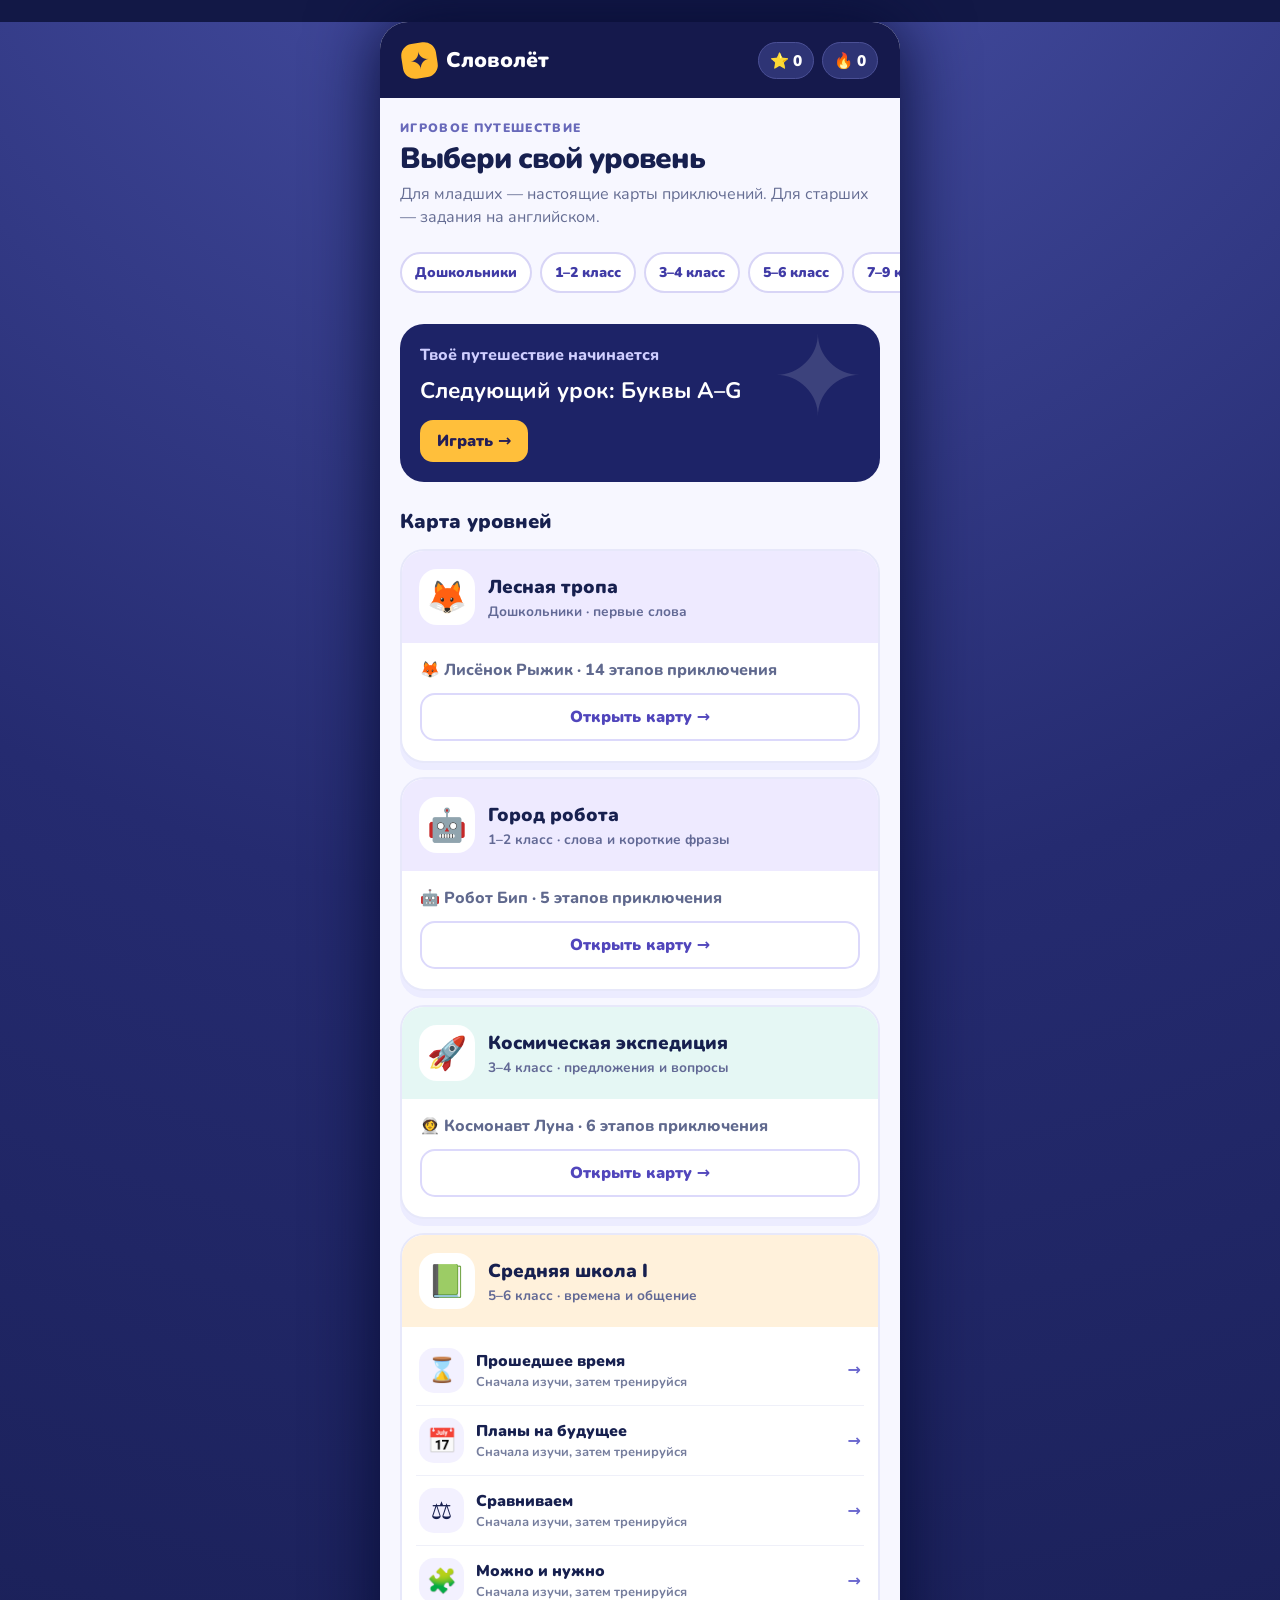
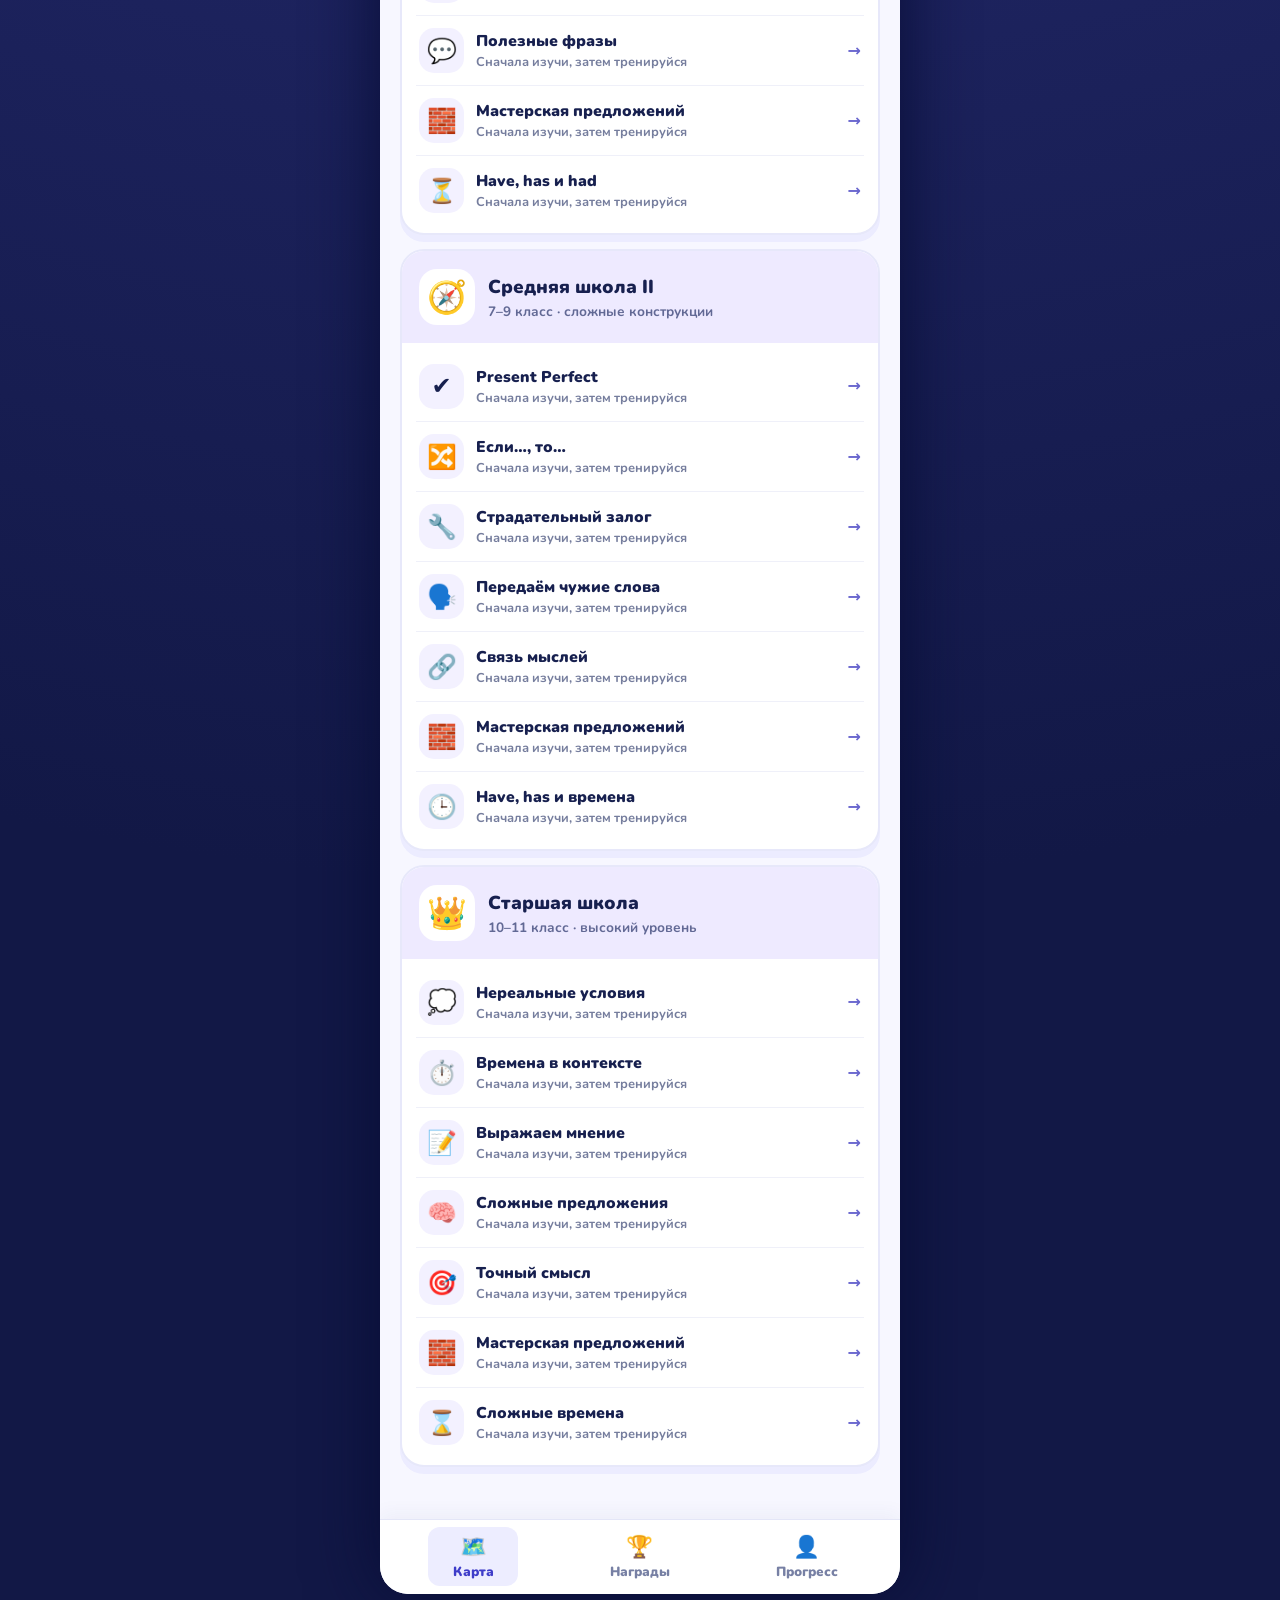
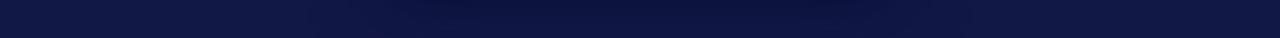
==== commit f6ff2c0b: "Добавили алфавит и цифры" ====
--- a/Slovolet-offline.html
+++ b/Slovolet-offline.html
@@ -7,6 +7,7 @@
   <meta name="description" content="Словолёт: приключения и задания по английскому от первых слов до 11 класса.">
   <title>Словолёт — играем в английский</title>
   <style>
+@import url('https://fonts.googleapis.com/css2?family=Nunito:wght@500;600;700;800;900&display=swap');
 :root{font-family:Nunito,system-ui,-apple-system,"Segoe UI",sans-serif;color:#17204f;background:#121846;font-size:16px}*{box-sizing:border-box}body{margin:0;min-height:100vh;background:radial-gradient(circle at 50% -12%,#4d56ae 0,#252b70 35%,#121846 78%)}button{font:inherit;cursor:pointer}button:focus-visible{outline:3px solid #ffb737;outline-offset:3px}.app{max-width:520px;min-height:100svh;margin:auto;background:#f7f7ff;position:relative;box-shadow:0 0 70px #070c34;display:flex;flex-direction:column}.topbar{height:76px;flex-shrink:0;background:#15194c;color:white;display:flex;align-items:center;justify-content:space-between;padding:0 22px}.brand{display:flex;gap:9px;align-items:center;background:none;border:0;color:white;font-weight:900;font-size:1.32rem;padding:5px 0}.brand-icon{display:grid;place-items:center;width:35px;height:35px;background:#ffb72c;color:#202057;border-radius:12px;transform:rotate(-9deg);font-size:24px}.top-stats{display:flex;gap:8px}.stat{background:#2e3475;border:1px solid #4b5096;border-radius:40px;padding:7px 11px;color:white;font-size:.96rem;white-space:nowrap}.stat b{font-weight:900}.bottom-nav{position:sticky;bottom:0;z-index:5;display:flex;justify-content:space-around;background:white;border-top:1px solid #e4e6f7;padding:7px 10px max(8px,env(safe-area-inset-bottom));box-shadow:0 -5px 18px #30386c0d}.nav-item{border:0;background:none;color:#7780a4;display:flex;flex-direction:column;align-items:center;gap:1px;min-width:90px;font-weight:900;font-size:.83rem;padding:5px 6px;border-radius:12px}.nav-item>span:first-child{font-size:1.35rem}.nav-item.active{background:#ededff;color:#3e3cc9}main{flex:1;padding:22px 20px 38px}.eyebrow{margin:0 0 6px;text-transform:uppercase;letter-spacing:.11em;font-size:.76rem;font-weight:900;color:#6869ba}.page-title{font-weight:900;letter-spacing:-.035em;font-size:1.83rem;line-height:1.13;margin:0 0 8px}.muted{color:#656d93;line-height:1.45;margin:0}.intro{margin-bottom:23px}.world{background:white;border:2px solid #e7e8fa;border-radius:24px;overflow:hidden;margin:14px 0;box-shadow:0 7px 0 #ececff}.world-head{padding:18px 17px;display:flex;gap:13px;align-items:center;background:#eeeaff}.world:nth-of-type(3) .world-head{background:#e5f7f4}.world:nth-of-type(4) .world-head{background:#fff1db}.world-symbol{font-size:2rem;background:white;width:56px;height:56px;border-radius:18px;display:grid;place-items:center;flex-shrink:0}.world-head h2{font-size:1.17rem;margin:0 0 3px;font-weight:900}.world-head p{font-size:.85rem;margin:0;color:#626995;font-weight:700}.world-badge{margin-left:auto;color:#5a5ba0;font-size:.8rem;font-weight:900;white-space:nowrap}.lesson-list{padding:8px 14px}.lesson-row{border:0;background:white;width:100%;text-align:left;display:flex;align-items:center;gap:12px;padding:11px 3px;min-height:70px;color:#17204f}.lesson-row+ .lesson-row{border-top:1px solid #eff0f9}.lesson-icon{width:45px;height:45px;border-radius:15px;background:#f3f1ff;display:grid;place-items:center;font-size:1.5rem;flex-shrink:0}.lesson-text{flex:1;min-width:0}.lesson-text strong{display:block;font-size:.98rem;font-weight:900}.lesson-text small{display:block;color:#757d9d;font-size:.8rem;font-weight:700;margin-top:1px}.lesson-score{font-weight:900;color:#6865ce;white-space:nowrap}.lesson-row.locked{opacity:.54;cursor:not-allowed}.primary{background:#6355e8;color:white;border:0;border-bottom:5px solid #4639bf;border-radius:17px;padding:14px 20px;font-weight:900;min-height:56px;box-shadow:0 6px 12px #5040bc25}.primary:active{transform:translateY(3px);border-bottom-width:2px}.primary:disabled{background:#a7a9c4;border-color:#888ba7;box-shadow:none;cursor:not-allowed}.wide{width:100%}.secondary{background:white;color:#5146bc;border:2px solid #dcd9fb;border-radius:15px;padding:11px 16px;font-weight:900}.start-card{background:#1d2367;color:white;border-radius:24px;padding:20px;margin-bottom:22px;position:relative;overflow:hidden}.start-card:after{content:'✦';position:absolute;right:16px;top:0;color:#ffffff24;font-size:110px;line-height:1}.start-card>*{position:relative;z-index:1}.start-card p{margin:0 0 12px;color:#cfceff;font-weight:800}.start-card h2{margin:0 0 15px;font-size:1.4rem;line-height:1.2}.start-card button{border:0;border-radius:13px;padding:10px 17px;background:#ffbf3b;color:#241e57;font-weight:900}.play-top{display:flex;align-items:center;gap:13px;margin-bottom:20px}.back{border:0;background:#ecebfb;border-radius:12px;width:43px;height:43px;color:#4644b2;font-weight:900;font-size:1.4rem}.progress-rail{flex:1;height:11px;background:#e3e5f5;border-radius:40px;overflow:hidden}.progress-fill{height:100%;background:#ffba35;border-radius:40px;transition:width .2s}.step{font-weight:900;color:#6e7298;white-space:nowrap}.question-card{background:white;border:2px solid #e7e8f7;border-radius:25px;padding:22px 17px;min-height:270px;box-shadow:0 7px 0 #ececf7;text-align:center;margin-bottom:21px}.question-card .big-emoji{font-size:4.1rem;line-height:1.25;margin:7px 0 8px}.question-card h1{font-size:1.5rem;font-weight:900;line-height:1.24;margin:7px 0 10px}.question-card .target{font-size:1.75rem;font-weight:900;color:#4b45bf;margin:7px 0}.question-card .instruction{font-weight:800;color:#70779b}.sound{margin:9px 0;border:2px solid #dcd9fb;background:#f2f0ff;border-radius:50%;width:50px;height:50px;font-size:1.4rem;color:#554bc6}.options{display:grid;gap:11px}.option{min-height:57px;width:100%;padding:11px 16px;text-align:left;background:#fff;border:2px solid #dfe1f0;border-bottom:4px solid #d9dced;border-radius:15px;color:#252a58;font-size:1.04rem;font-weight:900}.option:hover{border-color:#b7aeff}.option.correct{background:#e9faee;border-color:#4ac77e;color:#145b36}.option.wrong{background:#fff0f0;border-color:#ef7377;color:#99383a}.option:disabled{cursor:default}.feedback{margin:19px 0 0;border-radius:16px;padding:14px 16px;font-weight:800}.feedback.good{background:#e9faee;color:#185d39}.feedback.try{background:#fff2e5;color:#814d13}.play-actions{margin-top:18px}.finish{text-align:center;padding:23px 4px}.finish .trophy{font-size:5rem}.finish h1{font-size:1.9rem;margin:7px 0}.finish p{color:#656d93;font-weight:700}.finish .earned{color:#6548c9;font-size:1.35rem;font-weight:900;margin:18px 0 28px}.section-title{font-weight:900;font-size:1.25rem;margin:26px 0 12px}.reward-grid{display:grid;grid-template-columns:repeat(2,1fr);gap:11px}.reward{background:white;border:2px solid #e8e9f7;border-radius:20px;text-align:center;padding:19px 10px;min-height:143px}.reward .emoji{font-size:2.7rem}.reward strong{display:block;margin:4px 0;font-weight:900}.reward small{color:#70779b;font-weight:700}.reward.dim{filter:grayscale(1);opacity:.5}.info-card{background:#fff;border:2px solid #e8e9f7;border-radius:20px;padding:20px;margin:15px 0}.info-card h2{margin:0 0 8px;font-size:1.12rem}.info-card p{margin:0;color:#656d93;line-height:1.5}.big-number{font-size:2rem;font-weight:900;color:#5648d5;margin-top:7px}.meter{height:13px;background:#e9e9f6;border-radius:20px;overflow:hidden;margin:13px 0 5px}.meter span{height:100%;display:block;background:#ffba36;border-radius:20px}.notice{font-size:.86rem;color:#717895;line-height:1.45}.small-link{border:0;background:transparent;color:#5550bb;text-decoration:underline;font-weight:800;padding:8px 0}.level-note{background:#fff8e9;padding:12px;border-radius:12px;color:#72541a;font-size:.84rem;font-weight:800;margin:0}.setting{display:flex;align-items:center;justify-content:space-between;gap:10px}.setting label{font-weight:900}.setting button{min-width:70px}.empty-space{height:7px}@media(min-width:600px){.app{min-height:900px;margin:22px auto;border-radius:28px;overflow:hidden}.bottom-nav{position:sticky}body{padding-bottom:22px}}@media(prefers-reduced-motion:reduce){*,*:before,*:after{transition:none!important;animation:none!important}}
 .grade-pills{display:flex;gap:8px;overflow-x:auto;margin:-5px -20px 21px;padding:5px 20px 10px;scrollbar-width:thin}.grade-pills button{flex:none;border:2px solid #d8d5f6;background:white;color:#403ba6;border-radius:30px;padding:9px 13px;font-weight:900;font-size:.88rem}.world{scroll-margin-top:12px}.lesson-tip{background:#ecebff;color:#373285;padding:12px 14px;border-radius:14px;font-weight:800;line-height:1.45;font-size:.9rem;margin:0 0 15px}.question-card:not(:has(.big-emoji)){min-height:205px;display:flex;align-items:center;justify-content:center;flex-direction:column}.question-card .target{font-size:clamp(1.18rem,5vw,1.75rem);overflow-wrap:anywhere}.option{line-height:1.35;overflow-wrap:anywhere}.world-head>div{min-width:0}.world-head p{line-height:1.35}
 .feedback .why{display:block;margin-top:8px;font-size:.93rem;line-height:1.45;font-weight:700}
@@ -22,7 +23,7 @@
 .stage-label{display:inline-block;margin:2px 0 12px;padding:7px 12px;border-radius:999px;background:#fff1d4;color:#68451d;font-weight:900;font-size:.84rem;line-height:1.3}
 .exception-list{display:grid;gap:9px}.exception-item{display:grid;gap:3px;background:#fff9e9;border:2px solid #f2dfae;border-radius:15px;padding:11px 14px}.exception-item strong{color:#4b358c;font-size:1.05rem}.exception-item span{font-weight:800;color:#60577b}.exception-item small{color:#735e3b;line-height:1.4}
 @media(max-width:520px){main:not(.playing-map){padding:15px 16px 24px}.play-top{margin-bottom:10px}.stage-label{margin:0 0 8px}.lesson-tip{padding:9px 11px;margin-bottom:10px}.workshop-card{min-height:0!important;padding:12px;margin-bottom:12px}.word-bank{gap:6px;padding:9px}.selected-words{gap:6px;padding:8px}.word-chip{min-height:36px;padding:6px 9px}.workshop-card .translation{margin:3px 0 7px}.play-actions{margin-top:11px}}
-
+.preschool-card{min-height:210px;display:flex;flex-direction:column;align-items:center;justify-content:center}.preschool-picture{font-size:clamp(2rem,8vw,3.2rem);line-height:1.3;text-align:center;overflow-wrap:anywhere;max-width:100%;margin:12px auto}.preschool-sound{width:auto;padding:0 18px;border-radius:24px;font-size:1.05rem}.preschool-options{grid-template-columns:repeat(2,minmax(0,1fr))}.preschool-options .option{font-size:1.5rem;min-height:68px}.adventure-map.forest .board-cell:not(.checkpoint):not(.is-current){display:none}.preschool-lesson-grid{display:grid;grid-template-columns:repeat(2,minmax(0,1fr));gap:8px;margin:14px 0}.preschool-lesson-grid button{min-height:60px;border:2px solid #e6e2f4;border-radius:15px;background:#fff;color:#35347b;font-weight:900;padding:8px}.preschool-lesson-grid button span{display:block;color:#7b719c;font-size:.78rem;margin-top:3px}.preschool-lesson-grid button.completed{border-color:#ffe187;background:#fff9e6}
 </style>
 </head>
 <body>
@@ -42,11 +43,18 @@
 const offlineMaps={"forest":"[data-uri]